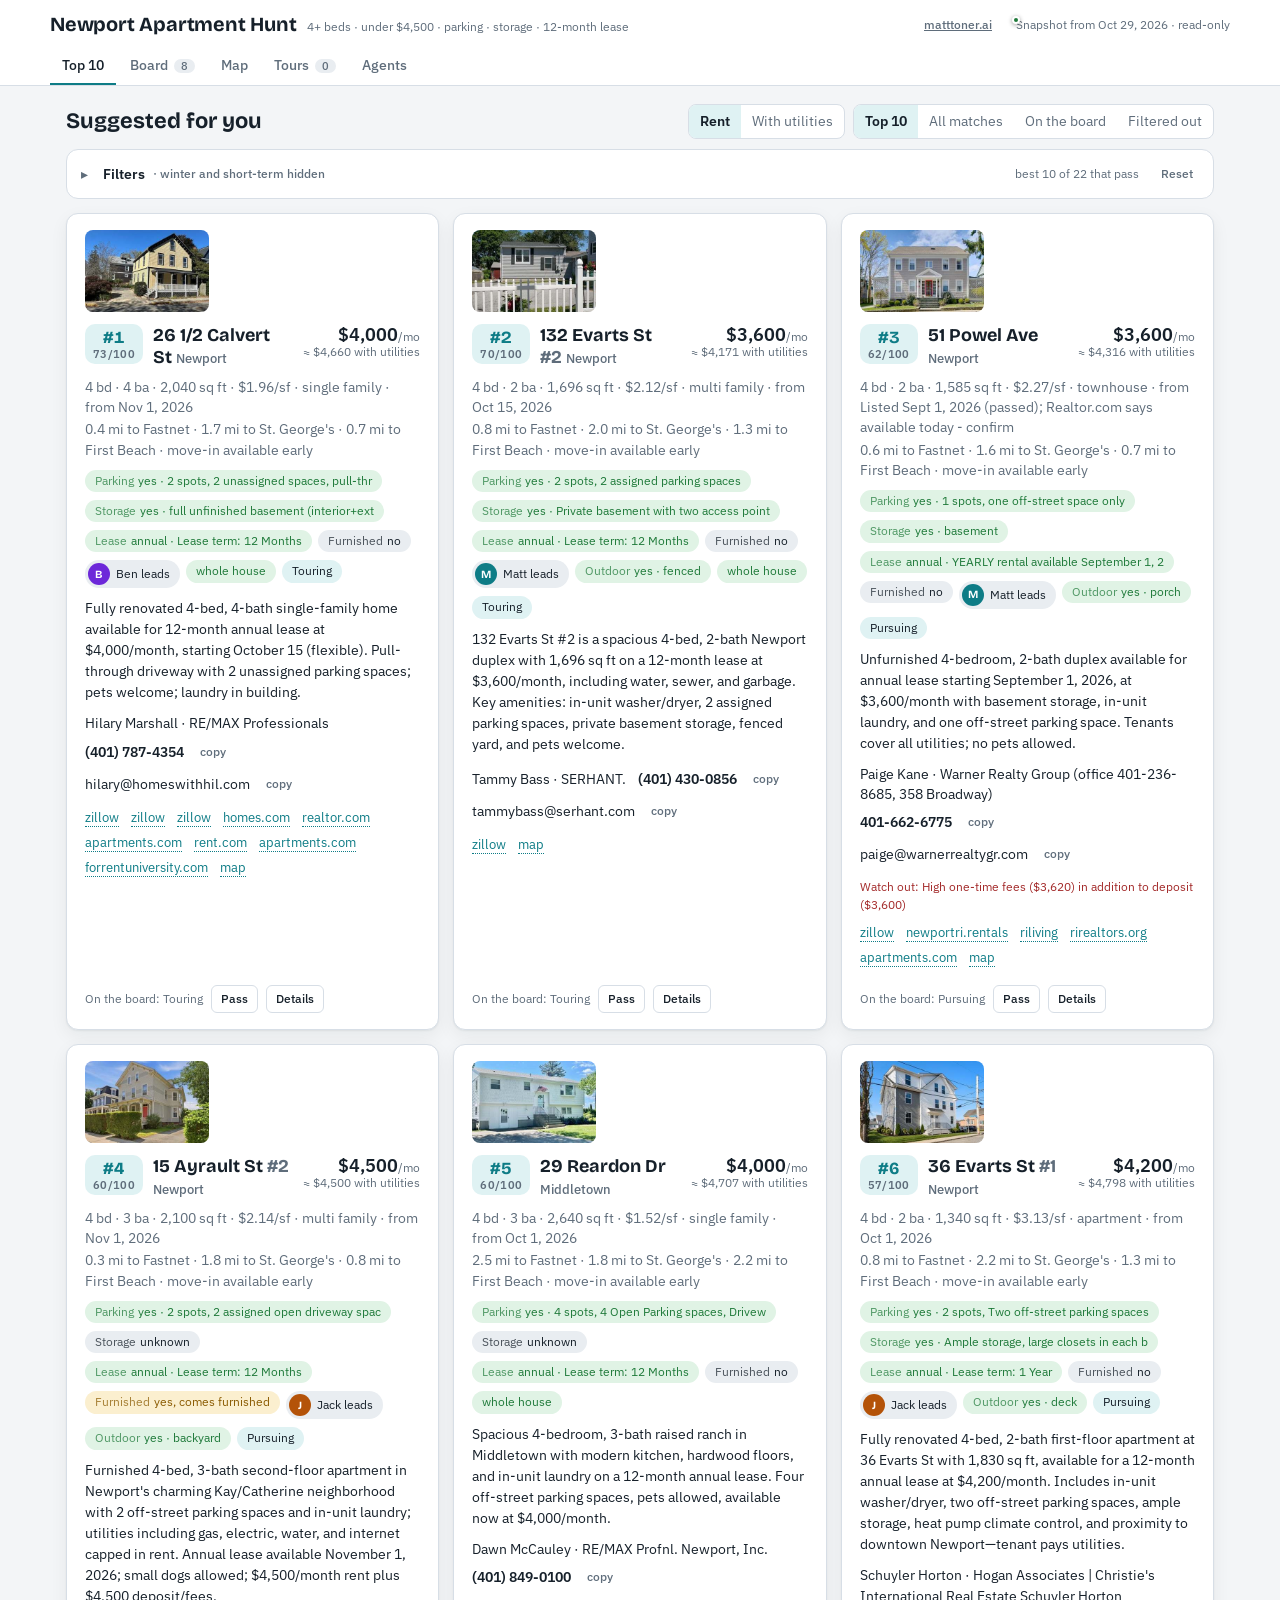
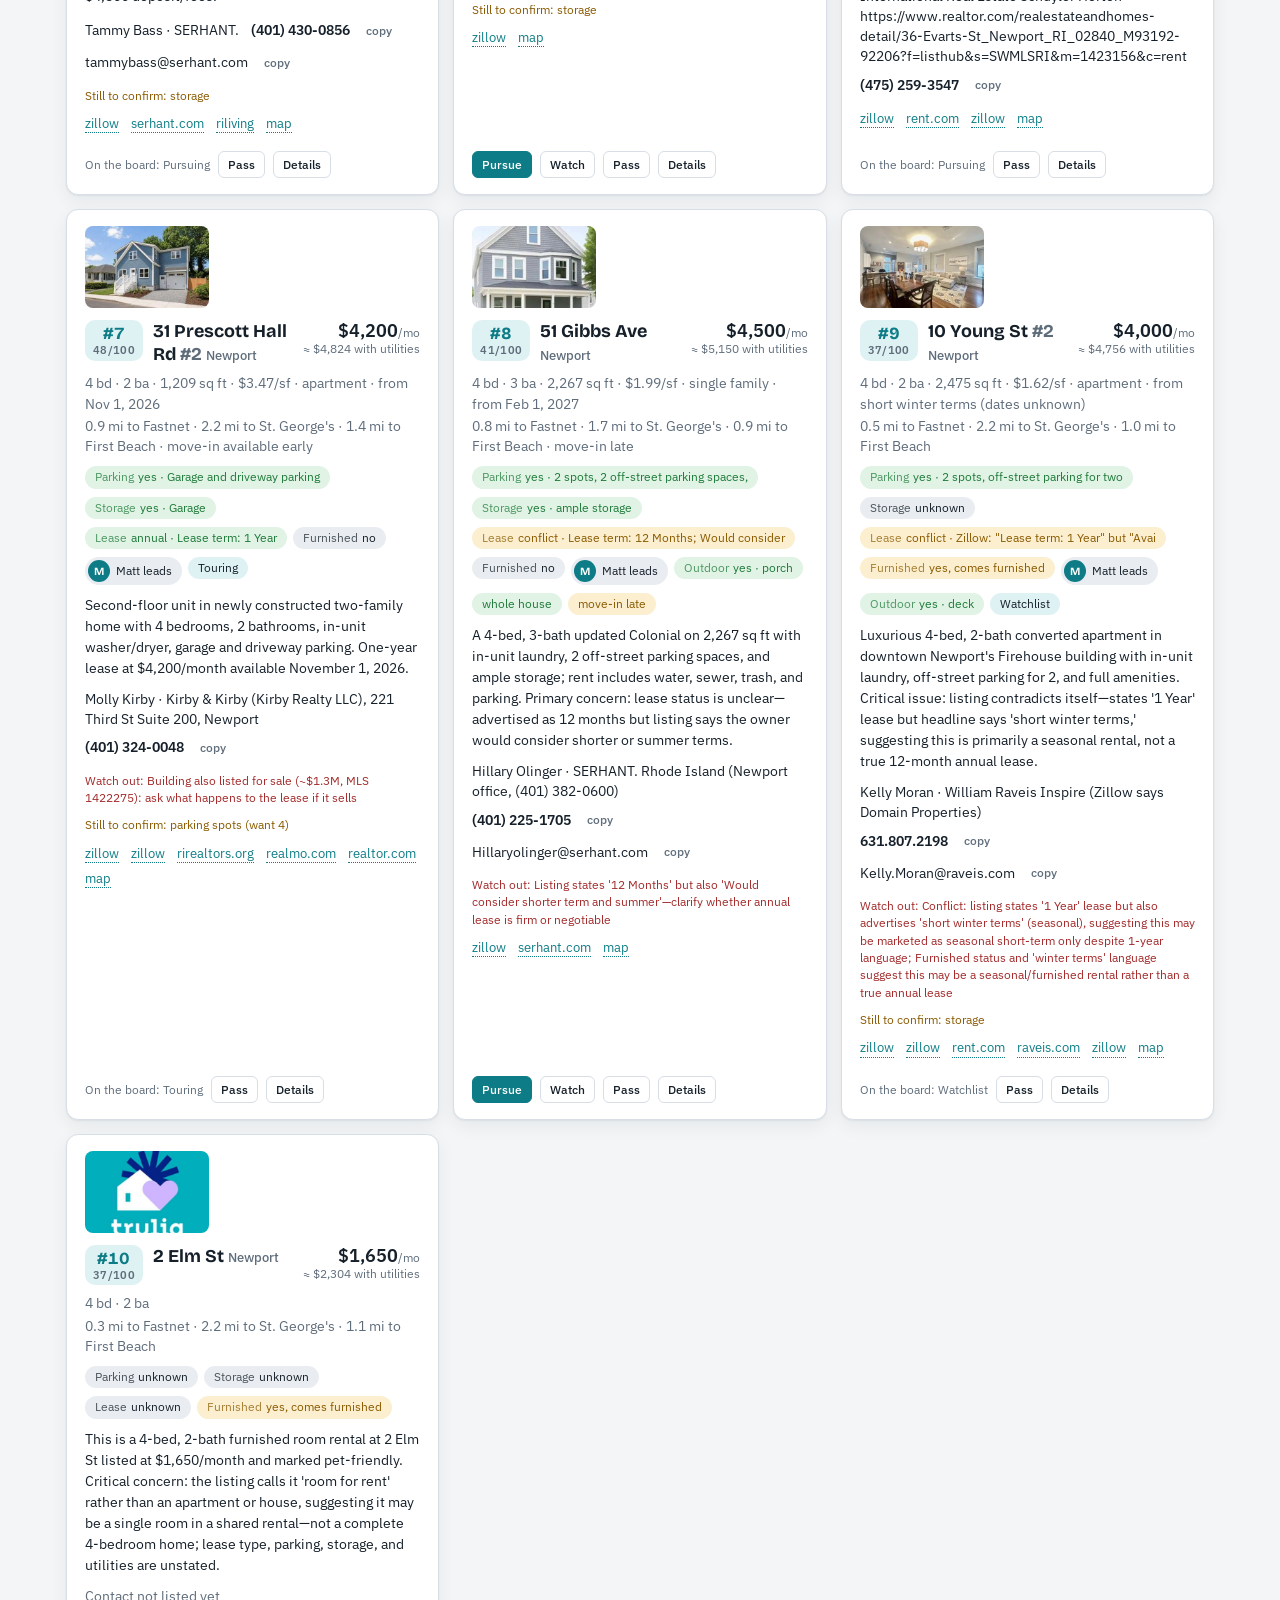
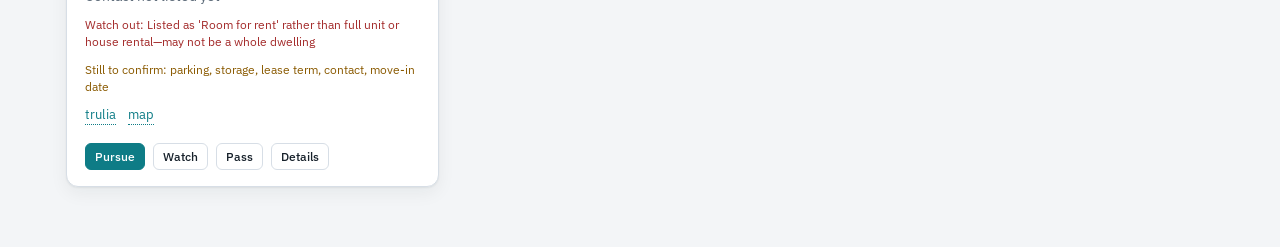
==== apartment-hunt/index.html @ 1af0e43b "Gallery site with a read-only Newport Apartment Hunt A static site for GitHub Pages on matttoner.ai:" ====
<!doctype html><html><head><meta charset=utf8><meta name=viewport content="width=device-width,initial-scale=1,viewport-fit=cover"><style>:root{color-scheme:light;box-sizing:border-box;padding-top:env(safe-area-inset-top,0px);padding-bottom:env(safe-area-inset-bottom,0px)}html{scroll-padding-top:env(safe-area-inset-top,0px)}body{margin:0;padding:0;font:14px -apple-system,BlinkMacSystemFont,sans-serif;background:#fff;color:#000}img{max-width:100%}[hidden]:not([hidden=until-found i]){display:none!important}</style><title>Newport Apartment Hunt</title><meta name="description" content="A read-only snapshot of the Newport and Middletown apartment search Matt Toner built with Claude."><link rel="icon" href="../assets/favicon.svg" type="image/svg+xml"></head><body>
<meta name="claude:viewport-fit-sides" content="cover">
<link rel="stylesheet" href="https://fonts.googleapis.com/css2?family=Bricolage+Grotesque:opsz,wght@12..96,500;12..96,700&family=IBM+Plex+Sans:wght@400;500;600&display=swap">
<style>
/* Layout: a sticky header with five views; cards on a cool slate ground; harbor-teal accent; semantic chips for parking/storage/lease. */
:root{
  --bg:#f3f5f7; --panel:#ffffff; --panel-2:#eaeef2; --fg:#16202a; --muted:#5f6d7b; --line:#d7dee6;
  --accent:#0e7c86; --accent-fg:#ffffff; --accent-soft:#dff2f3;
  --good:#1f7a3a; --good-bg:#e0f3e5; --warn:#8a5a00; --warn-bg:#fbefcf; --bad:#a32a2a; --bad-bg:#fbe3e1; --neutral-bg:#e9edf1;
  --shadow:0 1px 2px rgba(22,32,42,.06),0 6px 18px rgba(22,32,42,.06);
  --display:"Bricolage Grotesque","IBM Plex Sans",system-ui,sans-serif; --body:"IBM Plex Sans",system-ui,-apple-system,sans-serif;
}
@media (prefers-color-scheme: dark){ :root:not([data-theme="light"]){
  --bg:#0f151b; --panel:#182129; --panel-2:#1f2a34; --fg:#e7edf2; --muted:#9db0bf; --line:#2a3642;
  --accent:#3fb6bf; --accent-fg:#06232a; --accent-soft:#163a3f;
  --good:#6fd58a; --good-bg:#17392a; --warn:#e9bf5e; --warn-bg:#3d3113; --bad:#f08a8a; --bad-bg:#44201f; --neutral-bg:#243039;
  --shadow:0 1px 2px rgba(0,0,0,.4),0 8px 24px rgba(0,0,0,.35); color-scheme:dark } }
:root[data-theme="dark"]{
  --bg:#0f151b; --panel:#182129; --panel-2:#1f2a34; --fg:#e7edf2; --muted:#9db0bf; --line:#2a3642;
  --accent:#3fb6bf; --accent-fg:#06232a; --accent-soft:#163a3f;
  --good:#6fd58a; --good-bg:#17392a; --warn:#e9bf5e; --warn-bg:#3d3113; --bad:#f08a8a; --bad-bg:#44201f; --neutral-bg:#243039;
  --shadow:0 1px 2px rgba(0,0,0,.4),0 8px 24px rgba(0,0,0,.35); color-scheme:dark }
*{box-sizing:border-box}
body{background:var(--bg);color:var(--fg);font-family:var(--body);font-size:14px;line-height:1.45;margin:0}
body::before{content:"";position:fixed;inset:0 0 auto;height:env(safe-area-inset-top,0px);z-index:10;background:var(--panel)}
a{color:var(--accent)}
button{font:inherit;color:inherit}
h1,h2,h3{font-family:var(--display);text-wrap:balance;margin:0}
.num{font-variant-numeric:tabular-nums}
header.top{position:sticky;top:env(safe-area-inset-top,0px);z-index:9;background:var(--panel);border-bottom:1px solid var(--line);
  padding-block:10px 0;padding-left:max(16px,env(safe-area-inset-left,0px));padding-right:max(16px,env(safe-area-inset-right,0px))}
.top-row{display:flex;align-items:center;gap:14px;flex-wrap:wrap;max-width:1180px;margin:0 auto}
.brand{display:flex;align-items:baseline;gap:10px;min-width:0}
.brand h1{font-size:20px;font-weight:700;letter-spacing:-.01em}
.brand .sub{color:var(--muted);font-size:12px;white-space:nowrap}
.status{margin-left:auto;display:flex;gap:8px;align-items:center;font-size:12px;color:var(--muted);flex-wrap:wrap}
.status .dot{width:8px;height:8px;border-radius:50%;background:var(--muted);display:inline-block}
.status .dot.ok{background:var(--good)} .status .dot.warn{background:var(--warn)} .status .dot.bad{background:var(--bad)}
nav.tabs{display:flex;gap:2px;max-width:1180px;margin:8px auto 0;overflow-x:auto;scrollbar-width:none}
nav.tabs button{background:none;border:0;border-bottom:2px solid transparent;padding:8px 12px;color:var(--muted);cursor:pointer;white-space:nowrap;font-weight:500}
nav.tabs button[aria-selected="true"]{color:var(--fg);border-bottom-color:var(--accent)}
nav.tabs button .count{background:var(--neutral-bg);border-radius:10px;padding:0 7px;margin-left:6px;font-size:11px}
main{max-width:1180px;margin:0 auto;padding-block:18px 60px;padding-left:max(16px,env(safe-area-inset-left,0px));padding-right:max(16px,env(safe-area-inset-right,0px))}
.view{display:none} .view.active{display:block}
.toolbar{display:flex;gap:8px;align-items:center;flex-wrap:wrap;margin-bottom:14px}
.toolbar h2{font-size:22px;margin-right:auto}
.seg{display:inline-flex;border:1px solid var(--line);border-radius:8px;overflow:hidden;background:var(--panel)}
.filters{background:var(--panel);border:1px solid var(--line);border-radius:12px;margin:-4px 0 14px}
.filters-head{display:flex;align-items:center;gap:12px;padding:8px 10px 8px 6px;flex-wrap:wrap}
.filters-toggle{flex:1 1 auto;min-width:0;display:flex;align-items:center;gap:8px;border:0;background:none;color:var(--fg);font:inherit;font-weight:600;padding:6px 8px;border-radius:8px;cursor:pointer;text-align:left}
.filters-toggle:hover{background:var(--panel-2)}
.filters-toggle .chev{display:inline-block;width:14px;color:var(--muted);transition:transform .15s ease}
.filters:not(.collapsed) .filters-toggle .chev{transform:rotate(90deg)}
.filters-toggle #f-summary{font-weight:500;overflow:hidden;text-overflow:ellipsis;white-space:nowrap;min-width:0}
.filters-body{display:flex;flex-wrap:wrap;gap:10px 14px;align-items:flex-end;padding:4px 14px 14px;border-top:1px solid var(--line)}
.filters.collapsed .filters-body{display:none}
.filters .f{display:flex;flex-direction:column;gap:4px;font-size:12px;color:var(--muted);min-width:0}
.filters .f>span{font-weight:600;letter-spacing:.02em}
.filters select,.filters input[type=search]{width:auto;min-width:150px;padding:6px 8px;font-size:13px}
.filters input[type=search]{min-width:180px}
.filters input[type=range]{width:200px;accent-color:var(--accent);margin:6px 0 4px}
.filters .toggles{flex-direction:row;flex-wrap:wrap;gap:6px 14px;align-items:center;padding-bottom:6px;color:var(--fg)}
.filters .sw{display:inline-flex;align-items:center;gap:6px;font-size:13px;cursor:pointer;white-space:nowrap}
.filters .sw input{accent-color:var(--accent);width:15px;height:15px;margin:0}
@media (max-width:560px){.filters-body{padding:4px 12px 12px}.filters .f{flex:1 1 46%}.filters select,.filters input[type=search],.filters input[type=range]{width:100%;min-width:0}.filters .toggles{flex-basis:100%}.filters-toggle #f-summary{display:none}}
.seg button{border:0;background:none;padding:6px 11px;cursor:pointer;color:var(--muted)}
.seg button[aria-pressed="true"]{background:var(--accent-soft);color:var(--fg);font-weight:600}
.btn{border:1px solid var(--line);background:var(--panel);border-radius:8px;padding:7px 12px;cursor:pointer;font-weight:500;display:inline-flex;align-items:center;gap:6px}
.btn:hover{border-color:var(--accent)}
.btn.primary{background:var(--accent);color:var(--accent-fg);border-color:var(--accent)}
.btn.small{padding:4px 9px;font-size:12px;border-radius:6px}
.btn.quiet{border-color:transparent;background:transparent;color:var(--muted)}
.btn:focus-visible,button:focus-visible,input:focus-visible,select:focus-visible,textarea:focus-visible{outline:2px solid var(--accent);outline-offset:2px}
.grid{display:grid;grid-template-columns:repeat(auto-fill,minmax(330px,1fr));gap:14px}
.card{background:var(--panel);border:1px solid var(--line);border-radius:12px;padding:16px 18px;box-shadow:var(--shadow);display:flex;flex-direction:column;gap:10px;min-width:0}
.card.passed{opacity:.55}
.card .head{display:flex;gap:12px;align-items:flex-start;flex-wrap:wrap}
.card .headmain{flex:1 1 220px;min-width:0;display:flex;gap:8px 14px;align-items:flex-start;flex-wrap:wrap}
.titlerow{flex:1 1 180px;min-width:0;display:flex;gap:10px;align-items:flex-start}
.rankpill{flex:none;display:inline-flex;flex-direction:column;align-items:center;justify-content:center;min-width:48px;padding:5px 8px;border-radius:10px;background:var(--accent-soft);color:var(--accent);font-family:var(--display);font-weight:700;font-size:17px;line-height:1}
.rankpill small{font-size:10.5px;color:var(--muted);font-weight:600;letter-spacing:.03em;margin-top:3px;font-family:var(--body)}
.addr{font-family:var(--display);font-weight:700;font-size:18px;line-height:1.25;overflow-wrap:anywhere}
.addr .city{font-weight:500;color:var(--muted);font-size:13px;font-family:var(--body)}
.price{font-size:18px;font-weight:600;white-space:nowrap;margin-left:auto;text-align:right;line-height:1.2}
.price small{font-size:12px;color:var(--muted);font-weight:400}
.specs{color:var(--muted);font-size:13.5px;line-height:1.5}
.card>.specs{margin-top:-2px}
.card>.specs+.specs{margin-top:-8px}
.chips{display:flex;flex-wrap:wrap;gap:8px 6px;align-items:flex-start}
.chip{display:inline-flex;align-items:center;gap:4px;font-size:12px;line-height:1.35;padding:3px 10px;border-radius:999px;background:var(--neutral-bg);color:var(--fg);max-width:100%}
.chip.yes,.chip.annual{background:var(--good-bg);color:var(--good)}
.chip.no,.chip.seasonal,.chip.short_term,.chip.month_to_month{background:var(--bad-bg);color:var(--bad)}
.chip.conflict,.chip.warn{background:var(--warn-bg);color:var(--warn)}
.chip.lane{background:var(--accent-soft);color:var(--fg)}
.chip .lbl{opacity:.75}
.summary{font-size:14px;line-height:1.5}
.contact{font-size:13.5px;line-height:1.5;display:flex;flex-wrap:wrap;gap:4px 12px;align-items:center}
.contact b{font-weight:600}
.contact .pair{display:inline-flex;align-items:center;gap:6px;white-space:nowrap;max-width:100%}
.contact .pair>*:first-child{overflow:hidden;text-overflow:ellipsis}
.muted{color:var(--muted)} .small{font-size:12px}
.links{display:flex;flex-wrap:wrap;gap:6px 12px;font-size:12.5px}
.links a{text-decoration:none;border-bottom:1px dotted var(--accent)}
.actions{display:flex;gap:8px;flex-wrap:wrap;align-items:center;margin-top:auto;padding-top:8px}
.confirm{font-size:12px;color:var(--warn)}
.flags{font-size:12px;color:var(--bad)}
.empty{background:var(--panel);border:1px dashed var(--line);border-radius:12px;padding:28px;text-align:center;color:var(--muted)}
.empty b{color:var(--fg)}
/* board */
.board{display:grid;grid-template-columns:repeat(6,minmax(170px,1fr));gap:12px;align-items:start}
.board .lane.passed-lane{background:var(--panel-2);outline:1px dashed var(--line)}
.mini.passed{opacity:.72}
.board .lane{background:var(--panel-2);border-radius:12px;padding:10px;min-height:160px;display:flex;flex-direction:column;gap:8px}
.board .lane.drop{outline:2px dashed var(--accent)}
.board .lane h3{font-size:14px;display:flex;justify-content:space-between;align-items:center;padding:2px 4px 6px;letter-spacing:.02em}
.board .lane h3 span{color:var(--muted);font-weight:500;font-size:12px}
.mini{background:var(--panel);border:1px solid var(--line);border-radius:10px;padding:10px 12px;display:flex;flex-direction:column;gap:6px;cursor:grab}
.mini .addr{font-size:14.5px}
.mini .row{display:flex;justify-content:space-between;gap:8px;align-items:center;font-size:12.5px}
.progress{height:5px;background:var(--neutral-bg);border-radius:3px;overflow:hidden}
.progress i{display:block;height:100%;background:var(--accent)}
.mini:hover{border-color:var(--accent)}
.thumb{display:block;object-fit:cover;border-radius:8px;background:var(--panel-2);flex:none}
.card .thumb{width:124px;height:82px}
.mini .thumb{width:100%;height:104px}
.drawer .thumb{width:100%;max-width:420px;height:auto;aspect-ratio:360/234;border-radius:10px;margin:10px 0 2px}
/* calendar */
.cal{background:var(--panel);border:1px solid var(--line);border-radius:12px;padding:12px;overflow-x:auto}
.cal-head{display:flex;align-items:center;gap:10px;margin-bottom:8px}
.cal-head h3{font-size:18px;margin-right:auto}
.cal-grid{display:grid;grid-template-columns:repeat(7,minmax(76px,1fr));gap:4px;min-width:560px}
.cal-grid .dow{font-size:11px;letter-spacing:.06em;text-transform:uppercase;color:var(--muted);padding:4px 6px}
.day{min-height:78px;border:1px solid var(--line);border-radius:8px;padding:4px 6px;font-size:12px;background:var(--bg)}
.day.other{opacity:.45} .day.today{border-color:var(--accent);box-shadow:inset 0 0 0 1px var(--accent)}
.day .n{color:var(--muted);font-size:11px}
.tour-chip{display:block;background:var(--accent-soft);border-left:3px solid var(--accent);border-radius:4px;padding:2px 5px;margin-top:3px;font-size:11.5px;cursor:pointer;overflow:hidden;text-overflow:ellipsis;white-space:nowrap}
.tourlist{display:flex;flex-direction:column;gap:8px;margin-top:14px}
.tourrow{background:var(--panel);border:1px solid var(--line);border-radius:10px;padding:10px 12px;display:flex;gap:12px;align-items:center;flex-wrap:wrap}
.tourrow .when{font-family:var(--display);font-weight:700;font-size:15px;min-width:170px}
/* add */
.form{background:var(--panel);border:1px solid var(--line);border-radius:12px;padding:16px;display:flex;flex-direction:column;gap:10px;max-width:640px}
.form label{font-size:12px;color:var(--muted);display:block;margin-bottom:3px}
input[type=text],input[type=search],input[type=url],input[type=date],input[type=time],input[type=datetime-local],select,textarea{width:100%;border:1px solid var(--line);background:var(--bg);color:var(--fg);border-radius:8px;padding:8px 10px;font:inherit}
textarea{min-height:64px;resize:vertical}
.list{display:flex;flex-direction:column;gap:6px}
.rowitem{background:var(--panel);border:1px solid var(--line);border-radius:10px;padding:8px 12px;display:flex;gap:10px;align-items:center;flex-wrap:wrap;font-size:13px}
/* activity */
.stats{display:grid;grid-template-columns:repeat(auto-fill,minmax(170px,1fr));gap:10px;margin-bottom:16px}
.stat{background:var(--panel);border:1px solid var(--line);border-radius:10px;padding:10px 12px}
.stat .k{font-size:11px;letter-spacing:.06em;text-transform:uppercase;color:var(--muted)}
.stat .v{font-family:var(--display);font-size:20px;font-weight:700}
.feed{display:flex;flex-direction:column;gap:4px;font-size:13px}
.feed div{padding:6px 8px;border-bottom:1px solid var(--line);display:flex;gap:10px}
.feed time{color:var(--muted);white-space:nowrap;font-variant-numeric:tabular-nums}
.kind{font-size:11px;padding:0 6px;border-radius:4px;background:var(--neutral-bg);align-self:flex-start;white-space:nowrap}
/* map */
.mapwrap{position:relative;width:100%;max-width:1100px;margin:0 auto;border:1px solid var(--line);border-radius:12px;overflow:hidden;background:#e6e6e6;touch-action:pan-y;cursor:grab;user-select:none;-webkit-user-select:none}
.mapwrap.zoomed{touch-action:none}
.mapwrap.dragging{cursor:grabbing}
.maplayer{position:absolute;inset:0;transform-origin:0 0;will-change:transform}
.maplayer img{display:block;width:100%;height:100%;max-width:100%}
.mapctl{position:absolute;top:10px;right:10px;display:flex;flex-direction:column;gap:4px;z-index:6}
.mapctl button{width:34px;height:34px;border-radius:8px;border:1px solid var(--line);background:var(--panel);color:var(--fg);font-size:18px;line-height:1;cursor:pointer;box-shadow:0 1px 4px rgba(0,0,0,.2)}
.mapctl button:hover{border-color:var(--accent)}
.mappop{position:absolute;z-index:8;width:min(300px,calc(100% - 16px));background:var(--panel);color:var(--fg);border:1px solid var(--line);border-radius:12px;box-shadow:0 8px 28px rgba(0,0,0,.25);padding:10px 12px;pointer-events:none;font-size:12.5px;display:flex;flex-direction:column;gap:6px;text-align:left}
.mappop .thumb{width:100%;height:120px;border-radius:8px;margin-bottom:2px}
.mappop .row{display:flex;justify-content:space-between;gap:8px;align-items:flex-start}
.mappop .addr{font-size:14px;line-height:1.25;font-family:var(--display);font-weight:700}
.mappop .addr .r{color:var(--accent)}
.mappop .specs{font-size:12px;line-height:1.4}
.mappop .chips{gap:4px}
.mappop .chip{font-size:11px;padding:2px 8px}
.dot{position:absolute;transform:translate(-50%,-50%) scale(calc(1/var(--k,1)));width:24px;height:24px;border-radius:50%;background:var(--accent);color:#fff;font:700 11px var(--body);display:flex;align-items:center;justify-content:center;border:2px solid #fff;box-shadow:0 1px 4px rgba(0,0,0,.4);cursor:pointer;font-variant-numeric:tabular-nums}
.dot.small{width:13px;height:13px;background:#5b6b7b;font-size:0}
.dot.onboard{box-shadow:0 0 0 3px #e3a008,0 1px 4px rgba(0,0,0,.4)}
.dot:hover{z-index:5;transform:translate(-50%,-50%) scale(calc(1.25/var(--k,1)))}
.pin{position:absolute;transform:translate(-50%,-100%) scale(calc(1/var(--k,1)));transform-origin:50% 100%;margin-top:-6px;font-size:11px;background:rgba(255,255,255,.92);color:#16202a;padding:2px 7px;border-radius:6px;border:1px solid #b9c4cf;white-space:nowrap;pointer-events:none;font-weight:600}
.pin::after{content:"";position:absolute;left:50%;bottom:-7px;border:6px solid transparent;border-top-color:#b9c4cf;border-bottom:0;transform:translateX(-50%)}
.landmark.school{background:#1f5fbf}
.maplegend i.landmark.school{background:#1f5fbf}
.landmark{position:absolute;transform:translate(-50%,-50%) scale(calc(1/var(--k,1)));width:10px;height:10px;border-radius:2px;background:#c0392b;border:2px solid #fff;box-shadow:0 1px 3px rgba(0,0,0,.4)}
.attrib{position:absolute;right:4px;bottom:2px;font-size:10px;background:rgba(255,255,255,.85);color:#333;padding:1px 5px;border-radius:3px}
.maplegend{display:flex;gap:14px;flex-wrap:wrap;font-size:12px;color:var(--muted);margin-top:8px;align-items:center}
.maplegend i{display:inline-block;width:14px;height:14px;border-radius:50%;background:var(--accent);vertical-align:middle;margin-right:4px}
.maplegend i.small{width:10px;height:10px;background:#5b6b7b}
.maplegend i.onboard{box-shadow:0 0 0 2px #e3a008}
.maplegend i.landmark{border-radius:2px;background:#c0392b}
/* owners */
.owner{display:inline-flex;align-items:center;justify-content:center;width:22px;height:22px;border-radius:50%;font:700 11px var(--display);color:#fff;flex:0 0 auto;letter-spacing:0}
.owner.m{background:#0e7c86}.owner.j{background:#b45309}.owner.b{background:#6d28d9}
.owner.none{background:transparent;color:var(--muted);border:1.5px dashed var(--muted);font-weight:500}
.chip.lead{padding-left:3px;gap:6px}
.ownerpick{display:flex;gap:6px;flex-wrap:wrap;align-items:center}
/* drawer */
.drawer-bg{position:fixed;inset:0;background:rgba(10,16,22,.45);z-index:20}
.drawer{position:fixed;top:0;right:0;bottom:0;width:min(640px,100%);background:var(--panel);z-index:21;overflow-y:auto;box-shadow:var(--shadow);
  padding-block:calc(14px + env(safe-area-inset-top,0px)) calc(24px + env(safe-area-inset-bottom,0px));padding-left:max(18px,env(safe-area-inset-left,0px));padding-right:max(18px,env(safe-area-inset-right,0px))}
.drawer .close{position:sticky;top:0;float:right;margin-left:8px}
.drawer h2{font-size:21px;margin-bottom:4px}
.section{margin-top:16px}
.section h3{font-size:13px;letter-spacing:.06em;text-transform:uppercase;color:var(--muted);margin-bottom:6px}
table.facts{border-collapse:collapse;width:100%;font-size:13.5px}
table.facts td{padding:4px 8px 4px 0;vertical-align:top;border-bottom:1px solid var(--line)}
table.facts td:first-child{color:var(--muted);white-space:nowrap;width:120px}
.check{display:flex;align-items:center;gap:8px;padding:5px 0}
.check input{width:16px;height:16px;accent-color:var(--accent)}
.check.done span{text-decoration:line-through;color:var(--muted)}
.check time{margin-left:auto;font-size:11px;color:var(--muted)}
.note{background:var(--panel-2);border-radius:8px;padding:8px 10px;font-size:13px;margin-bottom:6px}
.note time{color:var(--muted);font-size:11px;display:block}
.desc{white-space:pre-wrap;font-size:13.5px;max-height:160px;overflow:hidden;position:relative}
.desc.open{max-height:none}
.reasons{font-size:12.5px;color:var(--muted);display:flex;flex-wrap:wrap;gap:4px 10px}
.toast{position:fixed;left:50%;bottom:calc(20px + env(safe-area-inset-bottom,0px));transform:translateX(-50%);background:var(--fg);color:var(--bg);padding:9px 14px;border-radius:9px;z-index:30;font-size:13px;box-shadow:var(--shadow)}
.inline-form{display:flex;gap:6px;flex-wrap:wrap;align-items:end}
.inline-form>div{flex:1 1 140px}
@media (max-width:1350px){.board{grid-template-columns:repeat(3,minmax(0,1fr))}}
@media (max-width:900px){.board{grid-template-columns:repeat(2,minmax(0,1fr))}}
@media (max-width:560px){.card .thumb{width:100%;height:160px;border-radius:10px}.card .headmain{flex-basis:100%}.price{margin-left:0;text-align:left;flex-basis:100%;display:flex;gap:10px;align-items:baseline;white-space:normal}.price .small{text-align:left!important}.board{grid-template-columns:1fr}.grid{grid-template-columns:1fr}.brand .sub{display:none}.drawer{width:100%}.top-row{gap:8px}}
@media (prefers-reduced-motion:no-preference){.card,.mini{transition:transform .12s ease}.mini:active{transform:scale(.99)}}
</style>

<header class="top">
  <div class="top-row">
    <div class="brand"><h1>Newport Apartment Hunt</h1><span class="sub">4+ beds · under $4,500 · parking · storage · 12-month lease</span></div>
    <a class="btn small quiet" href="../" style="margin-left:auto">matttoner.ai</a><div class="status" id="status" style="margin-left:0"><span class="dot"></span><span id="status-text">Loading…</span><button class="btn small" id="sync-btn" hidden>Sync now</button></div>
  </div>
  <nav class="tabs" role="tablist" id="tabs">
    <button role="tab" data-view="top" aria-selected="true">Top 10</button>
    <button role="tab" data-view="board">Board<span class="count" id="count-board">0</span></button>
    <button role="tab" data-view="map">Map</button>
    <button role="tab" data-view="calendar">Tours<span class="count" id="count-tours">0</span></button>
    <button role="tab" data-view="activity">Agents</button>
  </nav>
</header>

<main>
  <section class="view active" id="view-top">
    <div class="toolbar"><h2>Suggested for you</h2>
      <div class="seg" id="cost-mode" title="Utilities are estimated from your 1 Peckham bills, scaled to the people and size of each place, minus what the listing includes"><button aria-pressed="true" data-c="rent">Rent</button><button data-c="all">With utilities</button></div>
      <div class="seg" id="top-filter"><button aria-pressed="true" data-f="top">Top 10</button><button data-f="all">All matches</button><button data-f="board">On the board</button><button data-f="dropped">Filtered out</button></div>
    </div>
    <div class="filters collapsed" id="filters">
      <div class="filters-head"><button type="button" class="filters-toggle" id="filters-toggle" aria-expanded="false" aria-controls="filters-body"><span class="chev">▸</span> Filters <span class="muted small" id="f-summary"></span></button><span class="muted small" id="f-count"></span><button class="btn small quiet" id="f-reset" type="button">Reset</button></div>
      <div class="filters-body" id="filters-body">
      <label class="f"><span>Search</span><input type="search" id="f-q" placeholder="street, agent, anything"></label>
      <label class="f range"><span id="f-price-label">Rent up to any</span><input type="range" id="f-price" min="2000" max="6000" step="100" value="6000"></label>
      <label class="f"><span>Lease</span><select id="f-lease"><option value="no-winter">No winter or short-term</option><option value="annual">Confirmed 12-month only</option><option value="any">Any</option></select></label>
      <label class="f"><span>Beds</span><select id="f-beds"><option value="4">4 or more</option><option value="5">5 or more</option></select></label>
      <label class="f"><span>Town</span><select id="f-town"><option value="any">Newport and Middletown</option><option value="Newport">Newport</option><option value="Middletown">Middletown</option></select></label>
      <label class="f"><span>Area</span><select id="f-area"><option value="any">Anywhere</option><option value="downtown">Downtown Newport, 1.6 mi of Fastnet</option><option value="stgeorges">Near St. George&#39;s, 2 mi</option><option value="beach">Near a beach, 1.5 mi</option></select></label>
      <label class="f"><span>Furnished</span><select id="f-furn"><option value="any">Any</option><option value="no">Unfurnished</option><option value="yes">Furnished</option></select></label>
      <label class="f"><span>Sort</span><select id="f-sort"><option value="score">Score</option><option value="price">Rent, low to high</option><option value="psf">Rent per sq ft</option><option value="new">Newest</option><option value="movein">Move-in soonest</option></select></label>
      <div class="f toggles">
        <label class="sw"><input type="checkbox" id="f-parking"> Parking confirmed</label>
        <label class="sw"><input type="checkbox" id="f-storage"> Storage confirmed</label>
        <label class="sw"><input type="checkbox" id="f-whole"> Whole house</label>
        <label class="sw"><input type="checkbox" id="f-outdoor"> Outdoor space</label>
        <label class="sw"><input type="checkbox" id="f-dec"> Works for Dec 1</label>
      </div>
      </div>
    </div>
    <div class="grid" id="top-grid"></div>
  </section>

  <section class="view" id="view-board">
    <div class="toolbar"><h2>Your board</h2><span class="muted small">A read-only view of the board. Click a card to see who leads it, action items, notes and tours.</span>
      <div class="seg" id="board-owner"><button aria-pressed="true" data-o="all">Everyone</button><button data-o="Matt">Matt</button><button data-o="Jack">Jack</button><button data-o="Ben">Ben</button><button data-o="none">No lead</button></div>
    </div>
    <div class="board" id="board"></div>
  </section>

  <section class="view" id="view-map">
    <div class="toolbar"><h2>Where they are</h2>
      <div class="seg" id="map-filter"><button aria-pressed="true" data-f="top">Top 10</button><button data-f="all">All matches</button><button data-f="board">On the board</button></div>
    </div>
    <div id="map"></div>
  </section>

  <section class="view" id="view-calendar">
    <div class="toolbar"><h2>Tours</h2><span class="muted small">Everyone on the tour list gets an email when a tour is scheduled, the evening before, and 15 minutes ahead. “Add to calendar” gives you an .ics file for your phone.</span></div>
    <div class="cal">
      <div class="cal-head"><h3 id="cal-title"></h3><button class="btn small" id="cal-prev">‹ Prev</button><button class="btn small" id="cal-today">Today</button><button class="btn small" id="cal-next">Next ›</button></div>
      <div class="cal-grid" id="cal-grid"></div>
    </div>
    <div class="tourlist" id="tourlist"></div>
  </section>

  <section class="view" id="view-add">
    <div class="toolbar"><h2>Add a listing you found</h2></div>
    <form class="form" id="add-form">
      <div><label for="add-url">Link to the listing (Zillow, Apartments.com, Realtor, Facebook, a broker’s site…)</label><input type="url" id="add-url" placeholder="https://" required></div>
      <div><label for="add-note">Anything the agents should know or check (optional)</label><textarea id="add-note" placeholder="e.g. saw a sign on Thames St; ask about the garage"></textarea></div>
      <div style="display:flex;gap:8px;align-items:center;flex-wrap:wrap"><button class="btn primary" type="submit">Track it</button><span class="muted small">It lands in “Pursuing” right away; the Scout and the Researcher fill in rent, parking, storage, lease and who to call.</span></div>
    </form>
    <div class="section"><h3>Links you added</h3><div class="list" id="requests"></div></div>
  </section>

  <section class="view" id="view-activity">
    <div class="toolbar"><h2>What the agents are doing</h2></div>
    <div class="stats" id="stats"></div>
    <div class="feed" id="feed"></div>
  </section>
</main>

<div id="drawer-root"></div>
<div id="toast-root"></div>

<script src="runtime.js"></script>
<script>
(function(){
'use strict';
const LANES = ['watchlist','pursuing','touring','applying','lease'];
const LANE_LABELS = {watchlist:'Watchlist', pursuing:'Pursuing', touring:'Touring', applying:'Applying', lease:'Lease'};
const DEFAULT_ACTIONS = [['contacted','Contacted the landlord or agent'],['tour_scheduled','Tour scheduled'],['toured','Toured the place'],['applied','Application sent'],['lease_reviewed','Lease reviewed']];
const USER_FIELDS = ['lane','lane_at','actions','custom_actions','notes','tours','passed','passed_at','passed_reason','user_note','user_rev','pinned','feedback','owner'];
const HUB = !!(window.__HUB__ && window.__HUB__.local);
const OWNERS = ['Matt','Jack','Ben'];
function ownerBadge(d, withName){ const o = d.owner; const cls = o ? o[0].toLowerCase() : 'none'; return '<span class="owner ' + cls + '" title="' + esc(o ? 'Lead: ' + o : 'No lead yet') + '">' + (o ? esc(o[0]) : '?') + '</span>' + (withName && o ? ' ' + esc(o) : ''); }
function setOwner(id, name){ return edit(id, {owner: name || null}); }
const PLACES = [{name:'Fastnet / Broadway', lat:41.4891, lng:-71.3125}, {name:'First Beach', lat:41.4866, lng:-71.2964}, {name:'Second Beach', lat:41.4822, lng:-71.2454}, {name:'Third Beach', lat:41.4978, lng:-71.2290}, {name:"St. George's", lat:41.4919, lng:-71.2736, kind:'school'}];
const MAP_BASE = /*MAP_BASE_START*/{"bbox": {"south": 41.455, "west": -71.345, "north": 41.535, "east": -71.215}, "width": 3029, "height": 2489, "zoom": 15, "attribution": "\u00a9 OpenStreetMap contributors", "data_uri": "[data-uri]"}/*MAP_BASE_END*/;

function defaultFilters(){ return {q: '', price: null, lease: 'no-winter', beds: 4, town: 'any', area: 'any', furn: 'any', sort: 'score', parking: false, storage: false, whole: false, outdoor: false, dec: false}; }
const state = { filters: defaultFilters(), listings: new Map(), requests: new Map(), meta: {}, activity: [], view: 'top', filter: 'top',
                selected: null, month: startOfMonth(new Date()), syncRev: 0, backend: null, lastSync: null, syncing: false, mapFilter: 'top', boardOwner: 'all', costMode: 'rent',
                mcpReady: false, dbReady: false, pendingTimer: null, diag: {} };

// ---------------------------------------------------------------- helpers
function $(id){ return document.getElementById(id); }
function esc(s){ return String(s == null ? '' : s).replace(/[&<>"']/g, c => ({'&':'&amp;','<':'&lt;','>':'&gt;','"':'&quot;',"'":'&#39;'}[c])); }
function money(v){ v = Number(v); return v ? '$' + Math.round(v).toLocaleString() : '?'; }
function priceBlock(d){ const ce = d.cost_estimate; if(state.costMode === 'all' && ce && ce.total){ return '<div class="price num" title="' + esc(costTitle(d)) + '">' + money(ce.total) + '<small>/mo all-in</small><div class="small muted" style="font-weight:400;text-align:right">' + money(d.price) + ' rent + ' + money(ce.utilities) + ' utilities' + (ce.per_person ? ' · ' + money(ce.per_person) + ' each' : '') + '</div></div>'; } return '<div class="price num">' + money(d.price) + '<small>/mo</small>' + (ce && ce.total ? '<div class="small muted" style="font-weight:400;text-align:right">≈ ' + money(ce.total) + ' with utilities</div>' : '') + '</div>'; }
function costTitle(d){ const ce = d.cost_estimate || {}; const l = ce.lines || {}; return ['Electric ' + money(l.electric), 'Heat (' + (ce.heat_type || '?') + ') ' + money(l.heat), 'Water/sewer ' + money(l.water_sewer), 'Gas cooking/hot water ' + money(l.gas_cooking_hot_water), 'Internet ' + money(l.internet), l.streaming ? 'Streaming ' + money(l.streaming) : null, (ce.included||[]).length ? 'Included by landlord: ' + ce.included.join(', ') : null].filter(Boolean).join(' · '); }
function fmtNum(v){ return v == null ? '?' : (Number.isInteger(Number(v)) ? String(Number(v)) : Number(v).toFixed(1)); }
function startOfMonth(d){ return new Date(d.getFullYear(), d.getMonth(), 1); }
function pad(n){ return String(n).padStart(2,'0'); }
function localIso(d){ return d.getFullYear()+'-'+pad(d.getMonth()+1)+'-'+pad(d.getDate())+'T'+pad(d.getHours())+':'+pad(d.getMinutes()); }
function parseLocal(s){ if(!s) return null; const d = new Date(s); return isNaN(d) ? null : d; }
function fmtWhen(s){ const d = parseLocal(s); if(!d) return s || ''; return d.toLocaleDateString(undefined,{weekday:'short',month:'short',day:'numeric'}) + ', ' + d.toLocaleTimeString(undefined,{hour:'numeric',minute:'2-digit'}); }
function snapshotDate(){ const at = window.__SNAPSHOT_AT__ || (state.meta && state.meta.updated_at); try { return new Date(at).toLocaleDateString(undefined, {month:'short', day:'numeric', year:'numeric'}); } catch(e){ return 'today'; } }
function ago(iso){ if(!iso) return 'never'; const ms = Date.now() - new Date(iso).getTime(); if(isNaN(ms)) return iso; const m = Math.round(ms/60000); if(m < 1) return 'just now'; if(m < 60) return m+' min ago'; const h = Math.round(m/60); if(h < 36) return h+' h ago'; return Math.round(h/24)+' d ago'; }
function title(d){ let t = d.address || d.request_url || d.id; if(d.unit) t += ' #' + d.unit; return t; }
function pick(obj, keys){ const o = {}; keys.forEach(k => { if(obj[k] !== undefined) o[k] = obj[k]; }); return o; }
function unknowns(d){ const m = []; const p = d.parking || {}, s = d.storage || {}, l = d.lease || {}, c = d.contact || {};
  if(!p.status || p.status === 'unknown') m.push('parking'); else if(p.status === 'yes' && !p.spots) m.push('parking spots (want 4)');
  if(!s.status || s.status === 'unknown') m.push('storage'); if(!l.status || l.status === 'unknown') m.push('lease term');
  if(!c.phone && !c.email) m.push('contact'); if(!d.available) m.push('move-in date'); return m; }
function toast(msg){ const r = $('toast-root'); r.innerHTML = '<div class="toast">'+esc(msg)+'</div>'; clearTimeout(r._t); r._t = setTimeout(() => r.innerHTML = '', 2600); }
function uid(){ return 'u' + Math.random().toString(36).slice(2,10); }
function progress(d){ const keys = DEFAULT_ACTIONS.map(a => a[0]).concat((d.custom_actions||[]).map(a => a.key)); const done = keys.filter(k => d.actions && d.actions[k] && d.actions[k].done).length; return [done, keys.length]; }
function nextTour(d){ const now = localIso(new Date()); return (d.tours||[]).filter(t => t.start && t.start >= now).sort((a,b) => a.start < b.start ? -1 : 1)[0]; }
function activeListings(){ return [...state.listings.values()].filter(d => d.status !== 'gone'); }
function topList(){ return activeListings().filter(d => d.status === 'active' && !d.passed && !((d.move_in||{}).fit === 'too late')).sort((a,b) => (b.score||0) - (a.score||0) || (a.first_seen||'').localeCompare(b.first_seen||'')); }
function boardList(){ return activeListings().filter(d => d.lane && !d.passed); }
function tours(){ const out = []; activeListings().forEach(d => (d.tours||[]).forEach(t => { if(t.start) out.push({...t, listing: d}); })); return out.sort((a,b) => a.start < b.start ? -1 : 1); }

// ---------------------------------------------------------------- backends
const hubBackend = {
  name: 'hub',
  async init(){ await this.poll(true); setInterval(() => this.poll(false), 15000); },
  async poll(first){ try { const r = await fetch('/api/state?since=' + (first ? 0 : state.syncRev)); const j = await r.json(); applyPull(j, true); setStatus('ok', 'Live on this Mac · ' + ago(j.meta.updated_at)); } catch(e){ setStatus('bad', 'Hub not reachable: ' + e.message); } },
  async saveUser(id, user){ const r = await fetch('/api/user', {method:'POST', headers:{'Content-Type':'application/json'}, body: JSON.stringify({id, user})}); const j = await r.json(); if(j.listing) state.listings.set(id, j.listing); return j.ok; },
  async addRequest(url, note){ const r = await fetch('/api/request', {method:'POST', headers:{'Content-Type':'application/json'}, body: JSON.stringify({url, note})}); const j = await r.json(); if(j.listing) state.listings.set(j.listing.id, j.listing); await this.poll(false); return j; },
  canSync: false
};

const dbBackend = {
  name: 'db', db: null, mcp: null, downloads: null,
  async init(){
    const db = await window.claude.use('db'); this.db = db;
    if(!db){ setStatus('bad', 'Sign in to claude.ai to see your hunt data'); render(); return; }
    state.dbReady = true;
    db.collection('listings').onSnapshot(snap => { snap.docs.forEach(doc => { if(doc.exists) state.listings.set(doc.id, doc.data()); }); snap.docChanges().forEach(ch => { if(ch.type === 'removed') state.listings.delete(ch.doc.id); }); render(); },
      err => setStatus('warn', 'Listings feed stopped: ' + err.code));
    db.collection('requests').onSnapshot(snap => { snap.docs.forEach(doc => { if(doc.exists) state.requests.set(doc.id, doc.data()); }); render(); }, () => {});
    db.doc('meta/summary').onSnapshot(snap => { if(snap.exists){ state.meta = snap.data(); } render(); updateStatus(); }, () => {});
    db.doc('meta/activity').onSnapshot(snap => { if(snap.exists){ state.activity = snap.data().items || []; render(); } }, () => {});
    const syncDoc = await db.doc('meta/sync').get(); if(syncDoc.exists) state.syncRev = syncDoc.data().rev || 0;
    window.claude.use('downloads').then(d => { this.downloads = d; });
    window.claude.use('mcp').then(mcp => { this.mcp = mcp; state.mcpReady = !!mcp; state.diag.mcp = mcp ? 'available' : 'not available in this view'; if(mcp){ $('sync-btn').hidden = false; mcp.listTools().then(r => { state.diag.servers = (r.servers||[]).map(s => s.server + ' (' + (s.kind||'connector') + ', ' + s.authStatus + ', tools: ' + (s.tools||[]).map(t => t.name).join('/') + ')'); render(); }, e => { state.diag.servers = ['listTools failed: ' + (e.code||e.message||e)]; render(); }); this.sync(); setInterval(() => { if(document.visibilityState === 'visible') this.sync(); }, 150000); } updateStatus(); render(); });
    window.claude.use('permissions').then(p => { if(!p){ state.diag.permission = 'permissions capability absent'; render(); return; } Promise.resolve(p.state('mcp:host:apartments')).then(s => { state.diag.permission = typeof s === 'string' ? s : JSON.stringify(s); render(); }, e => { state.diag.permission = 'state() rejected: ' + (e.code||e.message||e); render(); }); }).catch(() => {});
    updateStatus();
  },
  async saveUser(id, user){ if(window.__READONLY__){ toast('This is a read-only copy of the hunt'); return false; } const cur = state.listings.get(id) || {id}; const merged = {...cur, ...user, dirty: true}; state.listings.set(id, merged); await this.db.doc('listings/' + id).set(merged); schedulePush(); return true; },
  async addRequest(url, note){ if(window.__READONLY__) throw new Error('this is a read-only copy of the hunt'); const id = 'r' + uid().slice(1); const req = {id, url, note: note || null, added_at: new Date().toISOString().slice(0,19), status: 'new', synced: false}; state.requests.set(id, req); await this.db.doc('requests/' + id).set(req); schedulePush(); return {request_id: id}; },
  get canSync(){ return !!this.mcp; },
  async sync(){
    if(!this.mcp || state.syncing) return; state.syncing = true; updateStatus('Syncing with your Mac…'); state.diag.lastAttempt = new Date().toISOString();
    try {
      const edits = []; state.listings.forEach(d => { if((d.user_rev||0) > (d.user_synced_rev||0)) edits.push({id: d.id, user: pick(d, USER_FIELDS)}); });
      const requests = [...state.requests.values()].filter(r => !r.synced).map(r => ({id: r.id, url: r.url, note: r.note}));
      if(edits.length || requests.length){
        await this.mcp.callTool('host:apartments', 'push', {edits, requests}, {cache: false});
        for(const e of edits){ const cur = state.listings.get(e.id); if(cur){ state.listings.set(e.id, {...cur, user_synced_rev: cur.user_rev, dirty: false}); } }
        for(const r of requests){ const cur = state.requests.get(r.id); if(cur){ const next = {...cur, synced: true}; state.requests.set(r.id, next); await this.db.doc('requests/' + r.id).set(next); } }
      }
      const res = await this.mcp.callTool('host:apartments', 'pull', {since: state.syncRev}, {cache: false});
      const pull = res.payload && typeof res.payload === 'object' ? res.payload : JSON.parse(res.content[0].text);
      await applyPull(pull, false);
      state.lastSync = new Date().toISOString(); state.diag.lastError = null; setStatus('ok', 'Synced with your Mac ' + ago(state.lastSync));
    } catch(e){
      const code = e && e.code;
      state.diag.lastError = (code || 'error') + (e && e.message ? ': ' + e.message : '') + (e && e.server ? ' [' + e.server + ']' : '');
      if(code === 'server_not_connected') setStatus('warn', 'Showing data from the last sync · open this page in the Claude desktop app on your Mac to sync');
      else if(code === 'cancelled' || code === 'approval_required') setStatus('warn', 'Sync needs your OK in the Claude app');
      else setStatus('warn', 'Sync failed: ' + (code || e.message || e));
    } finally { state.syncing = false; }
  }
};

async function applyPull(pull, fromHub){
  if(!pull) return;
  const writes = [];
  (pull.listings || []).forEach(h => {
    const local = state.listings.get(h.id);
    let merged;
    if(local && (local.user_rev||0) > (h.user_rev||0)) merged = {...h, ...pick(local, USER_FIELDS), user_synced_rev: local.user_synced_rev || 0, dirty: true};
    else merged = {...h, user_synced_rev: h.user_rev || 0, dirty: false};
    state.listings.set(h.id, merged); writes.push(merged);
  });
  (pull.deleted || []).forEach(id => { state.listings.delete(id); if(!fromHub && dbBackend.db) dbBackend.db.doc('listings/' + id).delete().catch(() => {}); });
  (pull.requests || []).forEach(r => { const cur = state.requests.get(r.id) || {}; state.requests.set(r.id, {...cur, ...r, synced: true}); });
  if(pull.meta) state.meta = pull.meta;
  if(pull.activity) state.activity = pull.activity;
  state.syncRev = pull.rev || state.syncRev;
  render();
  if(!fromHub && dbBackend.db){
    for(const d of writes){ try { await dbBackend.db.doc('listings/' + d.id).set(d); } catch(e){ console.warn('db write', e); } }
    for(const r of (pull.requests || [])){ try { await dbBackend.db.doc('requests/' + r.id).set(state.requests.get(r.id)); } catch(e){} }
    try { await dbBackend.db.doc('meta/summary').set(pull.meta || {}); await dbBackend.db.doc('meta/activity').set({items: (pull.activity || []).slice(0, 60)}); await dbBackend.db.doc('meta/sync').set({rev: state.syncRev, at: new Date().toISOString()}); } catch(e){ console.warn('meta write', e); }
  }
}
function schedulePush(){ if(!dbBackend.mcp) return; clearTimeout(state.pendingTimer); state.pendingTimer = setTimeout(() => dbBackend.sync(), 4000); }

function setStatus(kind, text){ const dot = $('status').querySelector('.dot'); dot.className = 'dot ' + kind; $('status-text').textContent = text; }
function updateStatus(msg){
  if(msg){ $('status-text').textContent = msg; return; }
  if(HUB) return;
  if(!state.dbReady) return;
  if(state.mcpReady) setStatus('ok', state.lastSync ? 'Synced with your Mac ' + ago(state.lastSync) : 'Ready to sync with your Mac');
  else if(window.__READONLY__) setStatus('ok', 'Snapshot from ' + snapshotDate() + ' · read-only');
  else setStatus('warn', (state.meta.updated_at ? 'Data as of ' + ago(state.meta.updated_at) : 'No data yet') + ' · open in the Claude desktop app on your Mac to sync');
}

// ---------------------------------------------------------------- user edits
async function edit(id, patch){
  const d = state.listings.get(id); if(!d) return;
  const user = {...pick(d, USER_FIELDS), ...patch, user_rev: Date.now()};
  await state.backend.saveUser(id, user);
  render();
}
function setLane(id, lane){ const d = state.listings.get(id); const patch = {lane, lane_at: new Date().toISOString().slice(0,19), passed: false}; if(lane === 'touring' && d && !(d.actions||{}).tour_scheduled){ /* nothing automatic */ } return edit(id, patch); }
function toggleAction(id, key){ const d = state.listings.get(id); const actions = {...(d.actions||{})}; const was = actions[key] && actions[key].done; actions[key] = {done: !was, at: !was ? new Date().toISOString().slice(0,19) : null}; return edit(id, {actions}); }
function addNote(id, text){ const d = state.listings.get(id); return edit(id, {notes: [...(d.notes||[]), {at: new Date().toISOString().slice(0,19), text, by: 'you'}]}); }
function addCustomAction(id, label){ const d = state.listings.get(id); const key = 'c_' + uid(); return edit(id, {custom_actions: [...(d.custom_actions||[]), {key, label}]}); }
function saveTour(id, tour){ const d = state.listings.get(id); const list = (d.tours||[]).filter(t => t.id !== tour.id); list.push(tour); const actions = {...(d.actions||{})}; if(!actions.tour_scheduled || !actions.tour_scheduled.done) actions.tour_scheduled = {done: true, at: new Date().toISOString().slice(0,19)}; const patch = {tours: list, actions}; if(!d.lane || d.lane === 'pursuing') { patch.lane = 'touring'; patch.lane_at = new Date().toISOString().slice(0,19); } return edit(id, patch); }
function removeTour(id, tourId){ const d = state.listings.get(id); return edit(id, {tours: (d.tours||[]).filter(t => t.id !== tourId)}); }
function setFeedback(id, verdict, text){ const d = state.listings.get(id); const patch = {feedback: {verdict, text: text || null, at: new Date().toISOString().slice(0,19)}}; if(verdict === 'not_interested'){ patch.passed = true; patch.passed_at = new Date().toISOString().slice(0,19); patch.passed_reason = text || null; patch.lane = null; } return edit(id, patch); }
function setPassed(id, passed, reason){ return edit(id, {passed, passed_at: passed ? new Date().toISOString().slice(0,19) : null, passed_reason: passed ? (reason || null) : null, lane: passed ? null : (state.listings.get(id).lane || null)}); }

// ---------------------------------------------------------------- rendering
function chip(label, status, detail){ const s = (status || 'unknown'); return '<span class="chip ' + esc(s) + '" title="' + esc(detail || '') + '"><span class="lbl">' + esc(label) + '</span> ' + esc(s.replace(/_/g,' ')) + (detail && s !== 'unknown' ? ' · ' + esc(String(detail).slice(0, 38)) : '') + '</span>'; }
function furnishedChip(d){ return '<span class="chip' + (d.furnished === true ? ' warn' : '') + '"><span class="lbl">Furnished</span> ' + (d.furnished === true ? 'yes, comes furnished' : d.furnished === false ? 'no' : 'not stated') + '</span>'; }
function splitSection(d){ const s = d.cost_estimate && d.cost_estimate.split; if(!s || !s.rooms) return '';
  const r = s.rooms; const rows = [['Largest room', r.largest], ['Middle room' + (s.middle_count > 1 ? 's (' + s.middle_count + ', each)' : ''), r.middle], ['Smallest room', r.smallest]];
  return '<div class="section"><h3>By room</h3><table class="facts"><tr><td></td><td><span class="muted small">Rent</span></td><td><span class="muted small">All in</span></td></tr>' + rows.map(x => '<tr><td>' + x[0] + '</td><td>' + money(x[1].rent) + '</td><td><b>' + money(x[1].all_in) + '</b></td></tr>').join('') + '</table><div class="muted small" style="margin-top:4px">Rooms weigh ' + s.weights.largest + ' / ' + s.weights.middle + ' / ' + s.weights.smallest + ' (largest, middle, smallest). Listings do not publish room sizes, so this is an estimate until you see the place.</div></div>'; }
function priceChip(d){ const h = d.price_history || []; if(!h.length) return ''; const last = h[h.length - 1]; if(!last.from || !last.to) return ''; const days = (Date.now() - new Date(last.at)) / 864e5; if(!(days < 21)) return ''; const down = last.to < last.from; return '<span class="chip ' + (down ? 'yes' : 'warn') + '" title="' + esc((last.at||'').slice(0,10)) + '">rent ' + (down ? '↓' : '↑') + ' was ' + money(last.from) + '</span>'; }
function chipsFor(d){ const p = d.parking||{}, s = d.storage||{}, l = d.lease||{}, o = d.outdoor||{}; const fb = d.feedback||{}; const mi = d.move_in||{}; return chip('Parking', p.status, p.spots ? p.spots + ' spots' + (p.detail ? ', ' + p.detail : '') : p.detail) + chip('Storage', s.status, s.detail) + chip('Lease', l.status, l.evidence) + furnishedChip(d) + priceChip(d) + (d.owner ? '<span class="chip lead">' + ownerBadge(d) + esc(d.owner) + ' leads</span>' : '') + (o.status === 'yes' ? chip('Outdoor', 'yes', o.detail) : '') + (d.whole_home === true ? '<span class="chip yes">whole house</span>' : '') + (mi.fit === 'too late' || mi.fit === 'late' ? '<span class="chip warn">move-in ' + esc(mi.fit) + '</span>' : '') + (fb.verdict ? '<span class="chip ' + (fb.verdict === 'up' ? 'yes' : 'no') + '" title="' + esc(fb.text||'') + '">' + (fb.verdict === 'up' ? 'you liked it' : fb.verdict === 'down' ? 'you disliked it' : 'not interested') + '</span>' : '') + (d.lane ? '<span class="chip lane">' + esc(LANE_LABELS[d.lane]) + '</span>' : '') + (d.passed ? '<span class="chip">passed</span>' : ''); }
function contactLine(d){ const c = d.contact || {}; const who = [c.name, c.company].filter(Boolean).join(' · '); if(!who && !c.phone && !c.email) return '<div class="contact muted">Contact not listed yet</div>';
  return '<div class="contact">' + (who ? '<span>' + esc(who) + '</span>' : '') + (c.phone ? '<span class="pair"><b>' + esc(c.phone) + '</b><button class="btn small quiet" data-copy="' + esc(c.phone) + '">copy</button></span>' : '') + (c.email ? '<span class="pair">' + esc(c.email) + '<button class="btn small quiet" data-copy="' + esc(c.email) + '">copy</button></span>' : '') + '</div>'; }
function linksFor(d){ const q = d.address ? encodeURIComponent((d.address + (d.unit ? ' #' + d.unit : '') + ', ' + (d.city || 'Newport') + ' RI')) : null; return '<div class="links">' + (d.sources||[]).map(s => '<a href="' + esc(s.url) + '" target="_blank" rel="noopener">' + esc(s.site || 'link') + '</a>').join('') + (q ? '<a href="https://maps.apple.com/?q=' + q + '" target="_blank" rel="noopener">map</a>' : '') + '</div>'; }
function mercY(lat){ return Math.log(Math.tan(Math.PI/4 + lat*Math.PI/360)); }
function mapPct(lat, lng){ const b = MAP_BASE.bbox; return [(lng - b.west)/(b.east - b.west)*100, (mercY(b.north) - mercY(lat))/(mercY(b.north) - mercY(b.south))*100]; }
function renderMap(){
  const el = $('map'); if(!el) return;
  if(!MAP_BASE){ el.innerHTML = '<div class="empty">No base map is built yet.</div>'; return; }
  state.mapView = state.mapView || {k: 1, tx: 0, ty: 0};
  const b = MAP_BASE.bbox; const f = state.mapFilter;
  const top10 = topList().slice(0, 10); const rankOf = new Map(top10.map((d, i) => [d.id, i + 1])); state.mapRank = rankOf;
  let list = f === 'top' ? top10 : f === 'board' ? boardList() : activeListings().filter(d => d.status === 'active' && !d.passed);
  const inside = d => d.lat && d.lng && d.lat <= b.north && d.lat >= b.south && d.lng >= b.west && d.lng <= b.east;
  const shown = list.filter(inside); const unplaced = list.filter(d => !(d.lat && d.lng)); const outside = list.filter(d => d.lat && d.lng && !inside(d));
  const pins = PLACES.map(pl => { const [x, y] = mapPct(pl.lat, pl.lng); return '<div class="landmark' + (pl.kind ? ' ' + pl.kind : '') + '" style="left:' + x.toFixed(2) + '%;top:' + y.toFixed(2) + '%"></div><div class="pin" style="left:' + x.toFixed(2) + '%;top:' + y.toFixed(2) + '%">' + esc(pl.name) + '</div>'; }).join('');
  const dots = shown.sort((a, b2) => (a.score||0) - (b2.score||0)).map(d => { const [x, y] = mapPct(d.lat, d.lng); const r = rankOf.get(d.id); const t = title(d) + ' · ' + money(d.price) + '/mo · score ' + Math.round(d.score||0) + (d.lane ? ' · ' + LANE_LABELS[d.lane] : ''); return '<div class="dot' + (r ? '' : ' small') + (d.lane ? ' onboard' : '') + '" style="left:' + x.toFixed(2) + '%;top:' + y.toFixed(2) + '%" data-open="' + esc(d.id) + '" data-dot="' + esc(d.id) + '" aria-label="' + esc(t) + '">' + (r || '') + '</div>'; }).join('');
  el.innerHTML = '<div class="mapwrap" id="mapwrap" style="aspect-ratio:' + MAP_BASE.width + '/' + MAP_BASE.height + ';max-width:min(1100px,max(320px,calc((100vh - 190px) * ' + MAP_BASE.width + ' / ' + MAP_BASE.height + ')))"><div class="maplayer" id="maplayer"><img src="' + MAP_BASE.data_uri + '" alt="Map of Newport and Middletown" draggable="false">' + pins + dots + '</div>' +
    '<div class="mapctl"><button type="button" data-z="in" title="Zoom in" aria-label="Zoom in">+</button><button type="button" data-z="out" title="Zoom out" aria-label="Zoom out">−</button><button type="button" data-z="reset" title="Reset the view" aria-label="Reset the view">⟲</button></div>' +
    '<div class="mappop" id="mappop" hidden></div><div class="attrib">' + esc(MAP_BASE.attribution) + '</div></div>' +
    '<div class="maplegend"><span><i></i>top 10 (numbered by rank)</span><span><i class="small"></i>other matches</span><span><i class="onboard"></i>on your board</span><span><i class="landmark"></i>Fastnet and the beaches</span><span><i class="landmark school"></i>St. George&#39;s</span><span>Hover a dot for its card, click to open it. Pinch, ⌘-scroll, double-click or the + button zooms in; once zoomed, scroll to zoom and drag to pan. ⟲ shows the whole map again.</span>' +
    (unplaced.length ? '<span>' + unplaced.length + ' without a location yet: ' + esc(unplaced.map(d => d.address || d.id).join(', ')) + '</span>' : '') + (outside.length ? '<span>' + outside.length + ' outside the map: ' + esc(outside.map(d => d.address || d.id).join(', ')) + '</span>' : '') + '</div>';
  applyMapView();
}
function applyMapView(){ const L = $('maplayer'); if(!L) return; const v = state.mapView; L.style.transform = 'translate(' + v.tx + 'px,' + v.ty + 'px) scale(' + v.k + ')'; L.style.setProperty('--k', v.k); const w = $('mapwrap'); if(w) w.classList.toggle('zoomed', v.k > 1.01); }
function mapClamp(v){ const w = $('mapwrap'); if(!w) return v; const W = w.clientWidth, H = w.clientHeight; v.k = Math.min(10, Math.max(1, v.k)); v.tx = Math.min(0, Math.max(W - W * v.k, v.tx)); v.ty = Math.min(0, Math.max(H - H * v.k, v.ty)); return v; }
function mapZoomAt(px, py, factor){ const v = state.mapView; const k2 = Math.min(10, Math.max(1, v.k * factor)); const ratio = k2 / v.k; v.tx = px - (px - v.tx) * ratio; v.ty = py - (py - v.ty) * ratio; v.k = k2; mapClamp(v); applyMapView(); hideMapPop(); }
function mapDotCard(d, r){
  const ce = d.cost_estimate; const p = d.parking || {}, st = d.storage || {}, l = d.lease || {};
  return (d.thumb ? '<img class="thumb" src="' + d.thumb + '" alt="">' : '') +
    '<div class="row"><b class="addr">' + (r ? '<span class="r">#' + r + '</span> ' : '') + esc(title(d)) + (d.city ? ' <span class="muted" style="font-weight:500">' + esc(d.city) + '</span>' : '') + '</b>' + ownerBadge(d) + '</div>' +
    '<div class="num"><b>' + money(d.price) + '</b>/mo' + (ce && ce.total ? ' · ≈ ' + money(ce.total) + ' with utilities' : '') + (d.score ? ' · score ' + Math.round(d.score) + '/100' : '') + '</div>' +
    '<div class="specs">' + esc(specs(d)) + '</div>' + placeLine(d) +
    '<div class="chips">' + chip('Parking', p.status, p.spots ? p.spots + ' spots' : p.detail) + chip('Storage', st.status, st.detail) + chip('Lease', l.status, l.evidence) + (d.lane ? '<span class="chip lane">' + esc(LANE_LABELS[d.lane]) + '</span>' : '') + '</div>' +
    (d.summary ? '<div class="small muted" style="margin-top:6px">' + esc(d.summary.length > 170 ? d.summary.slice(0, 167) + '…' : d.summary) + '</div>' : '') +
    '<div class="small muted" style="margin-top:6px">Click to open the full listing</div>';
}
function showMapPop(dot){ const pop = $('mappop'), w = $('mapwrap'); if(!pop || !w) return; const d = state.listings.get(dot.dataset.dot); if(!d) return;
  pop.innerHTML = mapDotCard(d, state.mapRank && state.mapRank.get(d.id)); pop.hidden = false;
  const r = dot.getBoundingClientRect(), wr = w.getBoundingClientRect(); const cx = r.left - wr.left + r.width / 2, top = r.top - wr.top; const pw = pop.offsetWidth, ph = pop.offsetHeight;
  const left = Math.max(6, Math.min(wr.width - pw - 6, cx - pw / 2)); let y = top - ph - 12; if(y < 4) y = r.bottom - wr.top + 12;
  pop.style.left = left + 'px'; pop.style.top = y + 'px'; }
function hideMapPop(){ const pop = $('mappop'); if(pop) pop.hidden = true; }
function specs(d){ return [d.beds != null ? fmtNum(d.beds) + ' bd' : null, d.baths != null ? fmtNum(d.baths) + ' ba' : null, d.sqft ? Math.round(d.sqft).toLocaleString() + ' sq ft' : null, d.per_sqft ? '$' + d.per_sqft.toFixed(2) + '/sf' : null, d.home_type || null, d.available ? 'from ' + d.available : null].filter(Boolean).join(' · '); }
function placeLine(d){ const x = d.distances || {}; const mi = d.move_in || {}; const bits = []; if(x.fastnet_mi != null) bits.push(x.fastnet_mi.toFixed(1) + ' mi to Fastnet'); if(x.st_georges_mi != null) bits.push(x.st_georges_mi.toFixed(1) + " mi to St. George's"); if(x.nearest_beach_mi != null) bits.push(x.nearest_beach_mi.toFixed(1) + ' mi to ' + (x.nearest_beach || 'the beach').replace(/ \(.*\)/, '')); if(mi.fit && mi.fit !== 'unknown') bits.push('move-in ' + mi.fit); return bits.length ? '<div class="specs">' + esc(bits.join(' · ')) + '</div>' : ''; }

function card(d, i){
  const miss = unknowns(d);
  const badge = i || (d.status === 'active' && !d.passed ? d.rank : null);
  return '<article class="card' + (d.passed ? ' passed' : '') + '" data-id="' + esc(d.id) + '">' +
    '<div class="head">' + (d.thumb ? '<img class="thumb" src="' + d.thumb + '" alt="" loading="lazy">' : '') +
    '<div class="headmain"><div class="titlerow">' + (badge ? '<span class="rankpill num" title="Rank ' + badge + ' · score ' + Math.round(d.score||0) + ' out of 100">#' + badge + '<small>' + Math.round(d.score||0) + '/100</small></span>' : '') +
    '<div class="addr">' + esc(d.address || 'Address pending') + (d.unit ? ' <span class="muted">#' + esc(d.unit) + '</span>' : '') + (d.city ? ' <span class="city">' + esc(d.city) + '</span>' : '') + '</div></div>' +
    priceBlock(d) + '</div></div>' +
    '<div class="specs">' + esc(specs(d)) + '</div>' + placeLine(d) +
    '<div class="chips">' + chipsFor(d) + '</div>' +
    (d.summary ? '<div class="summary">' + esc(d.summary) + '</div>' : '') +
    contactLine(d) +
    (d.status === 'dropped' ? '<div class="flags">Filtered out: ' + esc(d.drop_reason || '') + '</div>' : '') +
    ((d.red_flags||[]).length ? '<div class="flags">Watch out: ' + esc(d.red_flags.join('; ')) + '</div>' : '') +
    (miss.length && d.status !== 'dropped' ? '<div class="confirm">Still to confirm: ' + esc(miss.join(', ')) + '</div>' : '') +
    linksFor(d) +
    '<div class="actions">' + (d.lane ? '<span class="muted small">On the board: ' + esc(LANE_LABELS[d.lane]) + '</span>' : (!d.passed ? '<button class="btn small primary" data-act="pursue">Pursue</button><button class="btn small" data-act="watch">Watch</button>' : '<button class="btn small" data-act="unpass">Bring back</button>')) +
    (!d.passed ? '<button class="btn small" data-act="pass">Pass</button>' : '') + '<button class="btn small" data-act="open">Details</button></div></article>';
}

function passesFilters(d){
  const F = state.filters; const l = d.lease || {}, x = d.distances || {};
  if(F.q){ const q = F.q.toLowerCase(); const hay = [d.address, d.unit, d.city, d.neighborhood, (d.contact||{}).name, (d.contact||{}).company, d.summary, d.home_type].filter(Boolean).join(' ').toLowerCase(); if(!hay.includes(q)) return false; }
  if(F.price){ const v = state.costMode === 'all' && d.cost_estimate && d.cost_estimate.total ? d.cost_estimate.total : d.price; if(v && v > F.price) return false; }
  if(F.lease === 'annual' && l.status !== 'annual') return false;
  if(F.lease === 'no-winter' && ['seasonal', 'short_term', 'month_to_month'].includes(l.status)) return false;
  if(F.beds && d.beds != null && d.beds < F.beds) return false;
  if(F.town !== 'any' && (d.city || '').toLowerCase() !== F.town.toLowerCase()) return false;
  if(F.area === 'downtown' && !(x.fastnet_mi != null && x.fastnet_mi <= 1.6)) return false;
  if(F.area === 'stgeorges' && !(x.st_georges_mi != null && x.st_georges_mi <= 2)) return false;
  if(F.area === 'beach' && !(x.nearest_beach_mi != null && x.nearest_beach_mi <= 1.5)) return false;
  if(F.furn === 'no' && d.furnished === true) return false;
  if(F.furn === 'yes' && d.furnished !== true) return false;
  if(F.parking && (d.parking||{}).status !== 'yes') return false;
  if(F.storage && (d.storage||{}).status !== 'yes') return false;
  if(F.whole && d.whole_home !== true) return false;
  if(F.outdoor && (d.outdoor||{}).status !== 'yes') return false;
  if(F.dec && ['late', 'too late'].includes((d.move_in||{}).fit)) return false;
  return true;
}
function sortList(list){ const s = state.filters.sort; const c = list.slice();
  if(s === 'price') c.sort((a, b) => (a.price || 1e9) - (b.price || 1e9));
  else if(s === 'psf') c.sort((a, b) => (a.per_sqft || 1e9) - (b.per_sqft || 1e9));
  else if(s === 'new') c.sort((a, b) => (b.first_seen || '').localeCompare(a.first_seen || ''));
  else if(s === 'movein') c.sort((a, b) => ((a.move_in||{}).date || '9999').localeCompare((b.move_in||{}).date || '9999'));
  else c.sort((a, b) => (b.score || 0) - (a.score || 0));
  return c; }
function filterSummary(){ const F = state.filters, D = defaultFilters(); const bits = [];
  if(F.q) bits.push('“' + F.q + '”'); if(F.price) bits.push((state.costMode === 'all' ? 'all-in' : 'rent') + ' ≤ ' + money(F.price));
  if(F.lease !== D.lease) bits.push(F.lease === 'annual' ? '12-month only' : 'any lease'); if(F.beds !== D.beds) bits.push(F.beds + '+ beds');
  if(F.town !== 'any') bits.push(F.town); if(F.area !== 'any') bits.push({downtown: 'downtown', stgeorges: 'near St. George’s', beach: 'near a beach'}[F.area]);
  if(F.furn !== 'any') bits.push(F.furn === 'yes' ? 'furnished' : 'unfurnished');
  [['parking', 'parking'], ['storage', 'storage'], ['whole', 'whole house'], ['outdoor', 'outdoor space'], ['dec', 'works for Dec 1']].forEach(([k, l]) => { if(F[k]) bits.push(l); });
  if(F.sort !== 'score') bits.push('sorted by ' + {price: 'rent', psf: 'rent per sq ft', new: 'newest', movein: 'move-in'}[F.sort]);
  const el = $('f-summary'); if(el) el.textContent = bits.length ? '· ' + bits.join(' · ') : '· winter and short-term hidden'; }
function priceLabel(){ const el = $('f-price-label'); if(!el) return; const F = state.filters; el.textContent = (state.costMode === 'all' ? 'All-in up to ' : 'Rent up to ') + (F.price ? money(F.price) : 'any'); }
function renderTop(){
  const f = state.filter; let base;
  if(f === 'top') base = topList();
  else if(f === 'all') base = activeListings().filter(d => d.status !== 'dropped');
  else if(f === 'board') base = boardList();
  else base = activeListings().filter(d => d.status === 'dropped' || d.passed).sort((a, b) => (b.last_seen || '').localeCompare(a.last_seen || ''));
  if(f === 'top'){ const late = activeListings().filter(d => d.status === 'active' && !d.passed && (d.move_in||{}).fit === 'too late').length; $('top-grid').dataset.late = late; }
  let list = base.filter(passesFilters); const passing = list.length;
  if(f === 'top') list = list.sort((a, b) => (b.score || 0) - (a.score || 0)).slice(0, 10);
  const rankOf = new Map(list.slice().sort((a, b) => (b.score || 0) - (a.score || 0)).map((d, i) => [d.id, i + 1]));
  list = f === 'dropped' && state.filters.sort === 'score' ? list : sortList(list);
  priceLabel(); filterSummary();
  const cnt = $('f-count'); if(cnt) cnt.textContent = f === 'top' ? 'best ' + list.length + ' of ' + passing + (passing === base.length ? '' : ' that pass') : list.length === base.length ? list.length + ' shown' : list.length + ' of ' + base.length + ' pass the filters';
  const g = $('top-grid');
  if(!list.length){ g.innerHTML = '<div class="empty" style="grid-column:1/-1">' + (base.length ? '<b>Nothing passes these filters.</b> Loosen one, or press Reset.' : state.listings.size ? '<b>Nothing here yet.</b> ' : '<b>No listings yet.</b> The Scout checks Zillow, Rent.com and the web every 30 minutes; ') + (!base.length && f === 'top' ? 'The top 10 fills in as the agents confirm parking, storage and lease terms.' : !base.length && f === 'board' ? 'Press “Pursue” on a listing to put it on the board.' : '') + '</div>'; return; }
  g.innerHTML = list.map(d => card(d, f === 'top' ? rankOf.get(d.id) : null)).join('');
}

function miniCard(d){
  const [done, total] = progress(d); const t = nextTour(d); const c = d.contact || {};
  return '<div class="mini' + (d.passed ? ' passed' : '') + '" draggable="true" data-id="' + esc(d.id) + '" data-open="' + esc(d.id) + '" title="Click to open · drag to another lane">' +
    (d.thumb ? '<img class="thumb" src="' + d.thumb + '" alt="" draggable="false">' : '') +
    '<div class="row" style="align-items:flex-start"><div class="addr">' + esc(d.address || 'Address pending') + (d.unit ? ' <span class="muted">#' + esc(d.unit) + '</span>' : '') + '</div>' + ownerBadge(d) + '</div>' +
    '<div class="row"><span class="num"><b>' + (state.costMode === 'all' && d.cost_estimate && d.cost_estimate.total ? money(d.cost_estimate.total) + '</b> all-in · ' : money(d.price) + '</b> · ') + esc([d.beds != null ? fmtNum(d.beds) + ' bd' : '', d.baths != null ? fmtNum(d.baths) + ' ba' : ''].filter(Boolean).join(' / ')) + '</span><span class="muted">' + (d.score ? 'score ' + Math.round(d.score) : '') + '</span></div>' +
    '<div class="chips">' + chip('P', (d.parking||{}).status) + chip('S', (d.storage||{}).status) + chip('L', (d.lease||{}).status) + '</div>' +
    '<div class="progress" title="' + done + ' of ' + total + ' action items done"><i style="width:' + Math.round(100*done/Math.max(1,total)) + '%"></i></div>' +
    '<div class="row"><span class="muted">' + done + '/' + total + ' done' + (t ? ' · tour ' + esc(fmtWhen(t.start)) : '') + '</span>' + (c.phone ? '<span class="num">' + esc(c.phone) + '</span>' : '') + '</div>' +
    (d.passed ? '<div class="small muted">Passed' + (d.passed_at ? ' ' + esc(d.passed_at.slice(0, 10)) : '') + (d.passed_reason ? ': ' + esc(d.passed_reason) : '') + '</div>' : '') + '</div>';
}
function renderBoard(){
  const b = $('board'); const all = boardList().concat(activeListings().filter(d => d.passed));
  const list = state.boardOwner === 'all' ? all : state.boardOwner === 'none' ? all.filter(d => !d.owner) : all.filter(d => d.owner === state.boardOwner);
  const cols = LANES.concat(['passed']);
  const cb = $('count-board'); if(cb) cb.textContent = boardList().length;
  b.innerHTML = cols.map(l => { const items = (l === 'passed' ? list.filter(d => d.passed).sort((a, b2) => (a.passed_at||'') < (b2.passed_at||'') ? 1 : -1) : list.filter(d => d.lane === l && !d.passed).sort((a, b2) => (a.lane_at||'') < (b2.lane_at||'') ? 1 : -1));
    const label = l === 'passed' ? 'Passed on' : LANE_LABELS[l];
    const hint = l === 'passed' ? 'Drop a card here to pass on it; drag one out to bring it back.' : l === 'watchlist' ? 'Press “Watch” on a suggestion, or drop a card here.' : l === 'pursuing' ? 'Press “Pursue” on a suggestion, or add a link.' : 'Drop a card here.';
    return '<div class="lane' + (l === 'passed' ? ' passed-lane' : '') + '" data-lane="' + l + '"><h3>' + label + '<span>' + items.length + '</span></h3>' + (items.length ? items.map(miniCard).join('') : '<div class="muted small" style="padding:6px 4px">' + hint + '</div>') + '</div>'; }).join('');
}

function renderCalendar(){
  const m = state.month; const first = new Date(m.getFullYear(), m.getMonth(), 1); const startDow = first.getDay();
  const days = new Date(m.getFullYear(), m.getMonth()+1, 0).getDate(); const todayKey = localIso(new Date()).slice(0,10);
  $('cal-title').textContent = m.toLocaleDateString(undefined, {month:'long', year:'numeric'});
  const all = tours(); const byDay = {}; all.forEach(t => { const k = t.start.slice(0,10); (byDay[k] = byDay[k] || []).push(t); });
  let html = ['Sun','Mon','Tue','Wed','Thu','Fri','Sat'].map(d => '<div class="dow">' + d + '</div>').join('');
  for(let i = 0; i < startDow; i++){ const dd = new Date(m.getFullYear(), m.getMonth(), i - startDow + 1); html += '<div class="day other"><span class="n">' + dd.getDate() + '</span></div>'; }
  for(let d = 1; d <= days; d++){ const key = m.getFullYear() + '-' + pad(m.getMonth()+1) + '-' + pad(d); const items = byDay[key] || [];
    html += '<div class="day' + (key === todayKey ? ' today' : '') + '"><span class="n">' + d + '</span>' + items.map(t => '<span class="tour-chip" data-open="' + esc(t.listing.id) + '" title="' + esc(title(t.listing)) + (t.listing.owner ? ' · ' + esc(t.listing.owner) : '') + '">' + esc(parseLocal(t.start).toLocaleTimeString(undefined,{hour:'numeric',minute:'2-digit'})) + ' ' + esc(t.listing.address || '') + (t.listing.owner ? ' · ' + esc(t.listing.owner[0]) : '') + '</span>').join('') + '</div>'; }
  const cells = startDow + days; const rest = (7 - cells % 7) % 7; for(let i = 1; i <= rest; i++) html += '<div class="day other"><span class="n">' + i + '</span></div>';
  $('cal-grid').innerHTML = html;
  const now = localIso(new Date()); const upcoming = all.filter(t => t.start >= now);
  $('count-tours').textContent = upcoming.length;
  $('tourlist').innerHTML = upcoming.length ? upcoming.map(t => { const c = t.listing.contact || {}; return '<div class="tourrow" data-id="' + esc(t.listing.id) + '"><span class="when">' + esc(fmtWhen(t.start)) + '</span>' + ownerBadge(t.listing) + '<span style="flex:1;min-width:160px"><b>' + esc(title(t.listing)) + '</b>' + (t.note ? ' <span class="muted">· ' + esc(t.note) + '</span>' : '') + (c.phone ? ' <span class="muted">· ' + esc([c.name, c.phone].filter(Boolean).join(' ')) + '</span>' : '') + '</span><button class="btn small" data-act="ics" data-tour="' + esc(t.id) + '">Add to calendar</button><button class="btn small" data-act="open">Open</button></div>'; }).join('')
    : '<div class="empty">No tours scheduled. Open a listing and add one under <b>Tours</b>; everyone on the tour list gets an email right away, the evening before, and 15 minutes ahead.</div>';
}

function renderAdd(){
  const list = [...state.requests.values()].sort((a,b) => (a.added_at||'') < (b.added_at||'') ? 1 : -1);
  $('requests').innerHTML = list.length ? list.map(r => { const d = r.listing_id ? state.listings.get(r.listing_id) : null; return '<div class="rowitem"><a href="' + esc(r.url) + '" target="_blank" rel="noopener" style="flex:1;min-width:0;overflow:hidden;text-overflow:ellipsis;white-space:nowrap">' + esc(r.url) + '</a><span class="chip ' + (r.status === 'done' || (d && d.status !== 'pending') ? 'yes' : (r.synced === false ? 'warn' : '')) + '">' + (r.synced === false ? 'waiting for sync' : d && d.status !== 'pending' ? 'details in' : r.status === 'done' ? 'done' : 'agents working') + '</span>' + (d ? '<button class="btn small" data-open="' + esc(d.id) + '">Open</button>' : '') + '</div>'; }).join('') : '<div class="muted small">Nothing added yet.</div>';
}

function renderActivity(){
  const m = state.meta || {}; const c = m.counts || {}; const lanes = m.lanes || {};
  const stats = [['Matches in play', c.active ?? '–'], ['Tracked', c.tracked ?? '–'], ['Filtered out', c.dropped ?? '–'], ['On the board', Object.values(lanes).reduce((a,b) => a+b, 0)], ['Links waiting', m.requests_open ?? '–'],
    ['Last site scan', ago(m.last_scout)], ['Last email check', ago(m.last_watch)], ['AI spend this month', m.ai_cost_month_usd != null ? '$' + m.ai_cost_month_usd : '–'], ['Web searches this month', m.tavily_month ?? '–'], ['Zillow', m.zillow ? 'blocked, backing off' : 'ok']];
  const dg = state.diag || {};
  const conn = window.__READONLY__ ? 'This is a public, read-only snapshot taken ' + snapshotDate() + '. The live hunt syncs on Matt\'s Mac through the Claude desktop app.' : HUB ? 'Live on this Mac; no sync needed.' : ['Sync capability: ' + (dg.mcp || 'waiting'), 'Servers the viewer exposes: ' + ((dg.servers||[]).join('; ') || 'none listed yet'), 'Permission for host:apartments: ' + (dg.permission || 'unknown'), 'Last sync attempt: ' + (dg.lastAttempt ? ago(dg.lastAttempt) : 'none'), 'Last sync result: ' + (dg.lastError || (state.lastSync ? 'ok' : 'none yet')), 'Data revision: ' + state.syncRev].join('\n');
  $('stats').innerHTML = stats.map(([k,v]) => '<div class="stat"><div class="k">' + esc(k) + '</div><div class="v">' + esc(v) + '</div></div>').join('') + '<div class="stat" style="grid-column:1/-1"><div class="k">Connection to your Mac</div><div style="white-space:pre-wrap;font-size:13px;margin-top:4px">' + esc(conn) + '</div></div>';
  $('feed').innerHTML = (state.activity || []).length ? state.activity.map(a => '<div><time>' + esc((a.at||'').replace('T',' ').slice(5,16)) + '</time><span class="kind">' + esc(a.kind) + '</span><span>' + esc(a.text) + '</span></div>').join('') : '<div class="muted">No activity yet.</div>';
}

function render(){
  renderTop(); renderBoard(); renderCalendar(); renderAdd(); renderActivity(); renderMap();
  if(state.selected) renderDrawer();
}

// ---------------------------------------------------------------- drawer
function renderDrawer(){
  const d = state.listings.get(state.selected); const root = $('drawer-root');
  if(!d){ root.innerHTML = ''; return; }
  const c = d.contact || {}; const p = d.parking || {}, s = d.storage || {}, l = d.lease || {};
  const facts = [['Rent', money(d.price) + '/mo'], ['Beds / baths', fmtNum(d.beds) + ' / ' + fmtNum(d.baths)], ['Size', d.sqft ? Math.round(d.sqft).toLocaleString() + ' sq ft' : 'unknown'], ['Type', d.home_type], ['Move-in', d.available || 'unknown'],
    ['Lease', (l.status || 'unknown').replace(/_/g,' ') + (l.term_months ? ' · ' + l.term_months + ' months' : '') + (l.evidence ? ' · “' + l.evidence + '”' : '')],
    ['Parking', (p.status || 'unknown') + (p.spots ? ' · ' + p.spots + ' spots' : '') + (p.detail ? ' · ' + p.detail : '')], ['Storage', (s.status || 'unknown') + (s.detail ? ' · ' + s.detail : '')],
    ['Rent per sq ft', d.per_sqft ? '$' + d.per_sqft.toFixed(2) : null], ['Outdoor space', (d.outdoor||{}).status === 'yes' ? (d.outdoor.detail || 'yes') : (d.outdoor||{}).status === 'no' ? 'no' : null], ['Whole house', d.whole_home === true ? 'yes, no other units' : d.whole_home === false ? 'no, one unit of several' : null], ['Laundry', d.laundry], ['Pets', d.pets], ['Furnished', d.furnished === true ? 'yes' : d.furnished === false ? 'no' : null], ['Utilities', d.utilities], ['Heat', d.heating], ['Cooling', d.cooling], ['Neighborhood', d.neighborhood], ['Deposit / fees', d.deposit_fees], ['First seen', (d.first_seen||'').slice(0,10)], ['Last seen', (d.last_seen||'').slice(0,10)]].filter(x => x[1] && String(x[1]).toLowerCase() !== 'unknown' || ['Lease','Parking','Storage','Move-in','Size'].includes(x[0]));
  const actionKeys = DEFAULT_ACTIONS.concat((d.custom_actions||[]).map(a => [a.key, a.label]));
  const miss = unknowns(d);
  root.innerHTML = '<div class="drawer-bg" data-close="1"></div><div class="drawer" role="dialog" aria-label="Listing details">' +
    '<button class="btn small close" data-close="1">Close ✕</button>' +
    '<h2>' + esc(title(d)) + (d.city ? ' <span class="muted" style="font-weight:500;font-size:15px">' + esc(d.city) + '</span>' : '') + '</h2>' +
    (d.thumb ? '<img class="thumb" src="' + d.thumb + '" alt="">' : '') +
    '<div class="chips">' + chipsFor(d) + (d.rank && d.status === 'active' && !d.passed ? '<span class="chip">#' + d.rank + ' · score ' + Math.round(d.score||0) + '</span>' : '') + (d.status === 'dropped' ? '<span class="chip no">filtered out: ' + esc(d.drop_reason||'') + '</span>' : '') + (d.status === 'pending' ? '<span class="chip warn">agents are filling in the details</span>' : '') + '</div>' +
    (d.summary ? '<p class="summary" style="margin:8px 0 0">' + esc(d.summary) + '</p>' : '') +
    (miss.length ? '<p class="confirm" style="margin:6px 0 0">Still to confirm: ' + esc(miss.join(', ')) + '</p>' : '') +
    ((d.red_flags||[]).length ? '<p class="flags" style="margin:6px 0 0">Watch out: ' + esc(d.red_flags.join('; ')) + '</p>' : '') +
    '<div class="section"><h3>Lane</h3><div class="chips" style="gap:6px">' + LANES.map(x => '<button class="btn small' + (d.lane === x ? ' primary' : '') + '" data-lane="' + x + '">' + LANE_LABELS[x] + '</button>').join('') + (d.lane ? '<button class="btn small quiet" data-lane="">Take off the board</button>' : '') + (d.passed ? '<button class="btn small" data-act="unpass">Bring back</button>' : '<button class="btn small quiet" data-act="pass">Pass on it</button>') + '</div></div>' +
    '<div class="section"><h3>Who leads this one</h3><div class="ownerpick">' + ownerBadge(d) + OWNERS.map(n => '<button class="btn small' + (d.owner === n ? ' primary' : '') + '" data-owner="' + n + '">' + n + '</button>').join('') + (d.owner ? '<button class="btn small quiet" data-owner="">Nobody</button>' : '') + '<span class="muted small">Sets up the tour and runs the conversation with the landlord.</span></div></div>' +
    '<div class="section"><h3>Your feedback</h3><div class="muted small" style="margin-bottom:6px">Tell the agents why a place is good or bad; it changes this score now and tunes the scoring over time.</div>' +
    ((d.feedback && d.feedback.verdict) ? '<div class="note"><time>' + esc((d.feedback.at||'').replace('T',' ').slice(0,16)) + ' · ' + esc(d.feedback.verdict.replace('_',' ')) + '</time>' + esc(d.feedback.text || '') + '</div>' : '') +
    '<form class="inline-form" id="feedback-form"><div style="flex:2 1 220px"><input type="text" id="feedback-text" placeholder="why, e.g. too far from Fastnet, no yard, love the deck"></div><button class="btn small" type="button" data-fb="up">👍 Good</button><button class="btn small" type="button" data-fb="down">👎 Bad</button><button class="btn small quiet" type="button" data-fb="not_interested">Not interested</button></form>' +
    '<div class="specs" style="margin-top:6px">' + esc([d.per_sqft ? '$' + d.per_sqft.toFixed(2) + ' per sq ft' : null, (d.distances||{}).fastnet_mi != null ? (d.distances.fastnet_mi).toFixed(1) + ' mi to Fastnet' : null, (d.distances||{}).st_georges_mi != null ? (d.distances.st_georges_mi).toFixed(1) + " mi to St. George's" : null, (d.distances||{}).first_beach_mi != null ? 'First Beach ' + d.distances.first_beach_mi.toFixed(1) + ' mi' : null, (d.distances||{}).second_beach_mi != null ? 'Second Beach ' + d.distances.second_beach_mi.toFixed(1) + ' mi' : null, (d.distances||{}).third_beach_mi != null ? 'Third Beach ' + d.distances.third_beach_mi.toFixed(1) + ' mi' : null, (d.move_in||{}).date ? 'move-in ' + d.move_in.date + ' (' + d.move_in.fit + ' for Dec 1)' : 'move-in date unconfirmed'].filter(Boolean).join(' · ')) + '</div></div>' +
    (d.cost_estimate && d.cost_estimate.total ? '<div class="section"><h3>What a month costs</h3><table class="facts">' + [['Rent', money(d.price)], ['Electric', money(d.cost_estimate.lines.electric)], ['Heat (' + esc(d.cost_estimate.heat_type) + ', ' + Math.round(d.cost_estimate.sqft_used).toLocaleString() + ' sq ft)', money(d.cost_estimate.lines.heat)], ['Water and sewer', money(d.cost_estimate.lines.water_sewer)], ['Gas for cooking and hot water', money(d.cost_estimate.lines.gas_cooking_hot_water)], ['Internet', money(d.cost_estimate.lines.internet)], d.cost_estimate.lines.streaming ? ['Streaming', money(d.cost_estimate.lines.streaming)] : null, ['All in', '<b>' + money(d.cost_estimate.total) + '</b> for ' + d.cost_estimate.people + ' people' + (d.cost_estimate.per_person ? ', ' + money(d.cost_estimate.per_person) + ' each' : '')]].filter(Boolean).map(r => '<tr><td>' + r[0] + '</td><td>' + r[1] + '</td></tr>').join('') + '</table><div class="muted small" style="margin-top:4px">' + esc(d.cost_estimate.basis) + ((d.cost_estimate.included||[]).length ? '. Landlord includes: ' + esc(d.cost_estimate.included.join(', ')) : '') + '. $0 lines are included in the rent.</div></div>' : '') +
    splitSection(d) +
    '<div class="section"><h3>Who to contact</h3>' + contactLine(d) + '</div>' +
    '<div class="section"><h3>Action items</h3>' + actionKeys.map(([k, label]) => { const a = (d.actions||{})[k]; return '<label class="check' + (a && a.done ? ' done' : '') + '"><input type="checkbox" data-action="' + esc(k) + '" ' + (a && a.done ? 'checked' : '') + '><span>' + esc(label) + '</span>' + (a && a.done && a.at ? '<time>' + esc((a.at||'').replace('T',' ').slice(0,16)) + '</time>' : '') + '</label>'; }).join('') +
    '<form class="inline-form" id="custom-action-form" style="margin-top:6px"><div><input type="text" id="custom-action" placeholder="Add an action item, e.g. ask about snow removal"></div><button class="btn small" type="submit">Add</button></form></div>' +
    '<div class="section"><h3>Tours</h3>' + ((d.tours||[]).slice().sort((a,b) => a.start < b.start ? -1 : 1).map(t => '<div class="rowitem"><span class="when" style="font-weight:600">' + esc(fmtWhen(t.start)) + '</span><span style="flex:1">' + esc(t.note||'') + '</span><button class="btn small" data-act="ics" data-tour="' + esc(t.id) + '">Add to calendar</button><button class="btn small quiet" data-act="deltour" data-tour="' + esc(t.id) + '">Remove</button></div>').join('') || '<div class="muted small">No tour yet.</div>') +
    '<form class="inline-form" id="tour-form" style="margin-top:8px"><div><label for="tour-date">Date</label><input type="date" id="tour-date" required></div><div><label for="tour-time">Time</label><input type="time" id="tour-time" value="17:00" required></div><div style="flex:2 1 200px"><label for="tour-note">Note</label><input type="text" id="tour-note" placeholder="meet Brent at the side door"></div><button class="btn small primary" type="submit">Schedule tour</button></form>' +
    '<div class="muted small" style="margin-top:4px">You’ll get an email confirmation now, a reminder the evening before, and one two hours ahead.</div></div>' +
    '<div class="section"><h3>Notes</h3>' + ((d.notes||[]).slice().reverse().map(n => '<div class="note"><time>' + esc((n.at||'').replace('T',' ').slice(0,16)) + (n.by ? ' · ' + esc(n.by) : '') + '</time>' + esc(n.text) + '</div>').join('') || '') +
    '<form class="inline-form" id="note-form"><div><input type="text" id="note-text" placeholder="Add a note" required></div><button class="btn small" type="submit">Save</button></form></div>' +
    (d.research && d.research.summary ? '<div class="section"><h3>Research (' + esc(d.research.by || 'Listing Researcher') + ', ' + esc((d.research.at||'').slice(0,10)) + ')</h3><div class="note" style="white-space:pre-wrap">' + esc(d.research.summary) + '</div></div>' : '') +
    ((d.agent_notes||[]).length ? '<div class="section"><h3>Agent notes</h3>' + d.agent_notes.slice().reverse().map(n => '<div class="note"><time>' + esc((n.at||'').replace('T',' ').slice(0,16)) + ' · ' + esc(n.by||'agent') + '</time>' + esc(n.text) + '</div>').join('') + '</div>' : '') +
    '<div class="section"><h3>Facts</h3><table class="facts">' + facts.map(([k,v]) => '<tr><td>' + esc(k) + '</td><td>' + esc(v == null ? 'unknown' : v) + '</td></tr>').join('') + '</table></div>' +
    ((d.lease_statements||[]).length ? '<div class="section"><h3>What sites say about the lease</h3>' + d.lease_statements.map(x => '<div class="note">“' + esc(x.quote) + '” <span class="muted small">' + esc(x.source||'') + '</span></div>').join('') + '</div>' : '') +
    (d.description ? '<div class="section"><h3>Listing text</h3><div class="desc" id="desc">' + esc(d.description) + '</div><button class="btn small quiet" id="desc-more">Show all</button></div>' : '') +
    ((d.score_reasons||[]).length ? '<div class="section"><h3>Why this score: ' + Math.round(d.score||0) + ' out of 100</h3><div class="reasons">' + d.score_reasons.map(r => '<span>' + esc(r) + '</span>').join('') + '</div></div>' : '') +
    '<div class="section"><h3>Links</h3>' + linksFor(d) + '</div>' +
    (d.price_history && d.price_history.length ? '<div class="section"><h3>Price changes</h3>' + d.price_history.map(h => '<div class="small">' + esc((h.at||'').slice(0,10)) + ': ' + money(h.from) + ' → ' + money(h.to) + '</div>').join('') + '</div>' : '') +
    '</div>';
  const drawer = root.querySelector('.drawer');
  drawer.addEventListener('click', ev => {
    const t = ev.target.closest('[data-close],[data-lane],[data-act],[data-copy],[data-owner]'); if(!t) return;
    if(t.dataset.close){ state.selected = null; root.innerHTML = ''; return; }
    if(t.dataset.owner !== undefined){ setOwner(d.id, t.dataset.owner || null); toast(t.dataset.owner ? t.dataset.owner + ' is on it' : 'No lead set'); return; }
    if(t.dataset.lane !== undefined){ setLane(d.id, t.dataset.lane || null); return; }
    if(t.dataset.copy){ copyText(t.dataset.copy); return; }
    handleAct(t.dataset.act, d.id, t);
  });
  root.querySelector('.drawer-bg').addEventListener('click', () => { state.selected = null; root.innerHTML = ''; });
  drawer.querySelectorAll('input[data-action]').forEach(cb => cb.addEventListener('change', () => toggleAction(d.id, cb.dataset.action)));
  drawer.querySelectorAll('button[data-fb]').forEach(b => b.addEventListener('click', () => { setFeedback(d.id, b.dataset.fb, $('feedback-text').value.trim()); toast(b.dataset.fb === 'not_interested' ? 'Noted. Moved to Filtered out.' : 'Feedback saved; the agents will learn from it.'); }));
  drawer.querySelector('#custom-action-form').addEventListener('submit', ev => { ev.preventDefault(); const v = $('custom-action').value.trim(); if(v) addCustomAction(d.id, v); });
  drawer.querySelector('#note-form').addEventListener('submit', ev => { ev.preventDefault(); const v = $('note-text').value.trim(); if(v) addNote(d.id, v); });
  drawer.querySelector('#tour-form').addEventListener('submit', ev => { ev.preventDefault(); const date = $('tour-date').value, time = $('tour-time').value; if(!date || !time) return; saveTour(d.id, {id: 't' + uid().slice(1), start: date + 'T' + time, note: $('tour-note').value.trim() || null, created_at: new Date().toISOString().slice(0,19)}); toast('Tour scheduled'); });
  const more = drawer.querySelector('#desc-more'); if(more) more.addEventListener('click', () => { $('desc').classList.toggle('open'); more.textContent = $('desc').classList.contains('open') ? 'Show less' : 'Show all'; });
}

function copyText(text){ if(navigator.clipboard && navigator.clipboard.writeText){ navigator.clipboard.writeText(text).then(() => toast('Copied ' + text), () => fallbackCopy(text)); } else fallbackCopy(text); }
function fallbackCopy(text){ const ta = document.createElement('textarea'); ta.value = text; document.body.appendChild(ta); ta.select(); try { document.execCommand('copy'); toast('Copied'); } catch(e){ toast(text); } ta.remove(); }

function icsFor(d, t){
  const start = parseLocal(t.start); if(!start) return null; const end = new Date(start.getTime() + 45*60000);
  const fmt = x => x.getFullYear() + pad(x.getMonth()+1) + pad(x.getDate()) + 'T' + pad(x.getHours()) + pad(x.getMinutes()) + '00';
  const c = d.contact || {}; const desc = ['Apartment tour: ' + title(d) + (d.city ? ', ' + d.city : ''), money(d.price) + '/mo · ' + specs(d), c.name || c.phone ? 'Contact: ' + [c.name, c.company, c.phone, c.email].filter(Boolean).join(' · ') : '', t.note || '', ...(d.sources||[]).map(s => s.url)].filter(Boolean).join('\\n');
  const body = ['BEGIN:VCALENDAR','VERSION:2.0','PRODID:-//Newport Apartment Hunt//EN','BEGIN:VEVENT','UID:' + d.id + '-' + t.id + '@apartment-hunt','DTSTAMP:' + fmt(new Date()),'DTSTART:' + fmt(start),'DTEND:' + fmt(end),'SUMMARY:Tour ' + title(d).replace(/[,;]/g,' '),'LOCATION:' + ((d.address||'') + (d.unit ? ' #' + d.unit : '') + ', ' + (d.city||'Newport') + ' RI').replace(/[,;]/g,' '),'DESCRIPTION:' + desc.replace(/[,;]/g,' '),'BEGIN:VALARM','TRIGGER:-PT18H','ACTION:DISPLAY','DESCRIPTION:Tour tomorrow','END:VALARM','BEGIN:VALARM','TRIGGER:-PT15M','ACTION:DISPLAY','DESCRIPTION:Tour in 15 minutes','END:VALARM','END:VEVENT','END:VCALENDAR'];
  return body.join('\r\n');
}
async function downloadIcs(d, t){
  const ics = icsFor(d, t); if(!ics) return; const name = 'tour-' + (d.address||d.id).replace(/[^a-z0-9]+/gi,'-').toLowerCase() + '.ics';
  if(HUB){ const a = document.createElement('a'); a.href = URL.createObjectURL(new Blob([ics], {type:'text/calendar'})); a.download = name; document.body.appendChild(a); a.click(); a.remove(); return; }
  if(dbBackend.downloads){ try { await dbBackend.downloads.save({filename: name, data: ics}); toast('Calendar file ready'); } catch(e){ toast('Download declined'); } }
  else toast('Downloads aren’t available in this view; the email reminders still go out.');
}

function handleAct(act, id, el){
  const d = state.listings.get(id); if(!d) return;
  if(act === 'open'){ state.selected = id; renderDrawer(); }
  else if(act === 'pursue'){ setLane(id, 'pursuing'); toast('On the board under Pursuing'); }
  else if(act === 'pass'){ setPassed(id, true); toast('Passed. Find it under “Filtered out”.'); }
  else if(act === 'unpass'){ setPassed(id, false); }
  else if(act === 'watch'){ setLane(id, 'watchlist'); toast('On the board under Watchlist'); }
  else if(act === 'ics'){ const t = (d.tours||[]).find(x => x.id === el.dataset.tour); if(t) downloadIcs(d, t); }
  else if(act === 'deltour'){ removeTour(id, el.dataset.tour); }
}

// ---------------------------------------------------------------- wiring
document.addEventListener('click', ev => {
  const open = ev.target.closest('[data-open]'); if(open && !ev.target.closest('.drawer')){ state.selected = open.dataset.open; renderDrawer(); return; }
  const copy = ev.target.closest('[data-copy]'); if(copy && !ev.target.closest('.drawer')){ copyText(copy.dataset.copy); return; }
  const act = ev.target.closest('[data-act]'); if(act && !ev.target.closest('.drawer')){ const host = act.closest('[data-id]'); if(host) handleAct(act.dataset.act, host.dataset.id, act); }
});
$('tabs').addEventListener('click', ev => { const b = ev.target.closest('button[data-view]'); if(!b) return; showView(b.dataset.view); });
function showView(v){ state.view = v; document.querySelectorAll('#tabs button').forEach(b => b.setAttribute('aria-selected', b.dataset.view === v)); document.querySelectorAll('.view').forEach(s => s.classList.toggle('active', s.id === 'view-' + v)); try { localStorage.setItem('ah-view', v); } catch(e){} }
$('cost-mode').addEventListener('click', ev => { const b = ev.target.closest('button[data-c]'); if(!b) return; state.costMode = b.dataset.c; $('cost-mode').querySelectorAll('button').forEach(x => x.setAttribute('aria-pressed', x === b)); try { localStorage.setItem('ah-cost', state.costMode); } catch(e){} renderTop(); });
(function wireFilters(){
  const el = $('filters'); if(!el) return;
  const boxes = {parking: 'f-parking', storage: 'f-storage', whole: 'f-whole', outdoor: 'f-outdoor', dec: 'f-dec'};
  const read = () => { const F = state.filters; F.q = $('f-q').value.trim(); const p = +$('f-price').value; F.price = p >= +$('f-price').max ? null : p; F.lease = $('f-lease').value; F.beds = +$('f-beds').value; F.town = $('f-town').value; F.area = $('f-area').value; F.furn = $('f-furn').value; F.sort = $('f-sort').value; Object.keys(boxes).forEach(k => { F[k] = $(boxes[k]).checked; }); try { localStorage.setItem('ah-filters', JSON.stringify(F)); } catch(e){} renderTop(); };
  const write = () => { const F = state.filters; $('f-q').value = F.q || ''; $('f-price').value = F.price || $('f-price').max; $('f-lease').value = F.lease; $('f-beds').value = String(F.beds); $('f-town').value = F.town; $('f-area').value = F.area; $('f-furn').value = F.furn; $('f-sort').value = F.sort; Object.keys(boxes).forEach(k => { $(boxes[k]).checked = !!F[k]; }); priceLabel(); };
  let t = null;
  el.addEventListener('input', ev => { if(ev.target.id === 'f-price'){ const p = +ev.target.value; state.filters.price = p >= +ev.target.max ? null : p; priceLabel(); } else if(ev.target.id === 'f-q'){ clearTimeout(t); t = setTimeout(read, 220); } });
  el.addEventListener('change', ev => { if(ev.target.id !== 'f-q') read(); });
  $('f-reset').addEventListener('click', () => { state.filters = defaultFilters(); write(); read(); });
  const setOpen = open => { el.classList.toggle('collapsed', !open); $('filters-toggle').setAttribute('aria-expanded', open ? 'true' : 'false'); try { localStorage.setItem('ah-filters-open', open ? '1' : '0'); } catch(e){} };
  $('filters-toggle').addEventListener('click', () => setOpen(el.classList.contains('collapsed')));
  window.writeFilters = write; window.setFiltersOpen = setOpen;
})();
$('top-filter').addEventListener('click', ev => { const b = ev.target.closest('button[data-f]'); if(!b) return; state.filter = b.dataset.f; $('top-filter').querySelectorAll('button').forEach(x => x.setAttribute('aria-pressed', x === b)); renderTop(); });
$('board-owner').addEventListener('click', ev => { const b = ev.target.closest('button[data-o]'); if(!b) return; state.boardOwner = b.dataset.o; $('board-owner').querySelectorAll('button').forEach(x => x.setAttribute('aria-pressed', x === b)); renderBoard(); });
$('map-filter').addEventListener('click', ev => { const b = ev.target.closest('button[data-f]'); if(!b) return; state.mapFilter = b.dataset.f; $('map-filter').querySelectorAll('button').forEach(x => x.setAttribute('aria-pressed', x === b)); renderMap(); });
(function wireMap(){
  const el = $('map'); if(!el) return;
  const ptrs = new Map(); let drag = null, moved = false, pinch = null;
  const rel = ev => { const r = $('mapwrap').getBoundingClientRect(); return [ev.clientX - r.left, ev.clientY - r.top]; };
  el.addEventListener('wheel', ev => { if(!ev.target.closest('.mapwrap')) return; const pinch = ev.ctrlKey || ev.metaKey; if(!pinch && state.mapView.k <= 1.01) return; ev.preventDefault(); const [x, y] = rel(ev); mapZoomAt(x, y, Math.exp(-ev.deltaY * (ev.ctrlKey ? 0.01 : 0.0015))); }, {passive: false});
  el.addEventListener('dblclick', ev => { if(!ev.target.closest('.mapwrap') || ev.target.closest('.dot, button')) return; const [x, y] = rel(ev); mapZoomAt(x, y, 2); });
  el.addEventListener('click', ev => { const z = ev.target.closest('button[data-z]'); if(!z) return; const w = $('mapwrap'); if(z.dataset.z === 'reset'){ state.mapView = {k: 1, tx: 0, ty: 0}; applyMapView(); hideMapPop(); return; } mapZoomAt(w.clientWidth / 2, w.clientHeight / 2, z.dataset.z === 'in' ? 1.6 : 1 / 1.6); });
  el.addEventListener('pointerdown', ev => { const w = ev.target.closest('.mapwrap'); if(!w || ev.target.closest('button') || ev.button > 0) return; ptrs.set(ev.pointerId, [ev.clientX, ev.clientY]);
    if(ptrs.size === 1){ drag = {x: ev.clientX, y: ev.clientY, tx: state.mapView.tx, ty: state.mapView.ty}; moved = false; w.classList.add('dragging'); }
    else if(ptrs.size === 2){ const [a, c] = [...ptrs.values()]; pinch = {d: Math.hypot(a[0] - c[0], a[1] - c[1]), k: state.mapView.k}; drag = null; } });
  window.addEventListener('pointermove', ev => { if(!ptrs.has(ev.pointerId)) return; ptrs.set(ev.pointerId, [ev.clientX, ev.clientY]);
    if(ptrs.size === 2 && pinch){ const [a, c] = [...ptrs.values()]; const dist = Math.hypot(a[0] - c[0], a[1] - c[1]); const r = $('mapwrap').getBoundingClientRect(); const target = pinch.k * dist / pinch.d; mapZoomAt((a[0] + c[0]) / 2 - r.left, (a[1] + c[1]) / 2 - r.top, target / state.mapView.k); moved = true; return; }
    if(!drag) return; const dx = ev.clientX - drag.x, dy = ev.clientY - drag.y; if(Math.abs(dx) + Math.abs(dy) > 4) moved = true;
    if(moved){ const v = state.mapView; v.tx = drag.tx + dx; v.ty = drag.ty + dy; mapClamp(v); applyMapView(); hideMapPop(); } });
  const end = ev => { if(!ptrs.has(ev.pointerId)) return; ptrs.delete(ev.pointerId); if(ptrs.size < 2) pinch = null;
    if(ptrs.size === 0){ drag = null; const w = $('mapwrap'); if(w) w.classList.remove('dragging');
      if(moved){ const swallow = e => { e.stopPropagation(); e.preventDefault(); }; window.addEventListener('click', swallow, true); setTimeout(() => { window.removeEventListener('click', swallow, true); moved = false; }, 250); } } };
  window.addEventListener('pointerup', end); window.addEventListener('pointercancel', end);
  el.addEventListener('mouseover', ev => { const dot = ev.target.closest('.dot'); if(dot) showMapPop(dot); });
  el.addEventListener('mouseout', ev => { const dot = ev.target.closest('.dot'); if(!dot) return; const to = ev.relatedTarget; if(!(to && to.closest && to.closest('.dot') === dot)) hideMapPop(); });
})();
$('cal-prev').addEventListener('click', () => { state.month = new Date(state.month.getFullYear(), state.month.getMonth()-1, 1); renderCalendar(); });
$('cal-next').addEventListener('click', () => { state.month = new Date(state.month.getFullYear(), state.month.getMonth()+1, 1); renderCalendar(); });
$('cal-today').addEventListener('click', () => { state.month = startOfMonth(new Date()); renderCalendar(); });
$('add-form').addEventListener('submit', async ev => { ev.preventDefault(); const url = $('add-url').value.trim(); if(!/^https?:\/\//.test(url)){ toast('Paste a full link starting with http'); return; } try { await state.backend.addRequest(url, $('add-note').value.trim()); $('add-url').value = ''; $('add-note').value = ''; toast(HUB || state.mcpReady ? 'Added. The agents are on it.' : 'Added. It reaches the agents the next time this page syncs on your Mac.'); render(); } catch(e){ toast('Could not add: ' + (e.message || e)); } });
$('sync-btn').addEventListener('click', () => dbBackend.sync());
// drag and drop on the board
const board = $('board');
board.addEventListener('dragstart', ev => { const m = ev.target.closest('.mini'); if(!m) return; ev.dataTransfer.setData('text/plain', m.dataset.id); ev.dataTransfer.effectAllowed = 'move'; });
board.addEventListener('dragover', ev => { const lane = ev.target.closest('.lane'); if(!lane) return; ev.preventDefault(); lane.classList.add('drop'); });
board.addEventListener('dragleave', ev => { const lane = ev.target.closest('.lane'); if(lane) lane.classList.remove('drop'); });
board.addEventListener('drop', ev => { const lane = ev.target.closest('.lane'); if(!lane) return; ev.preventDefault(); lane.classList.remove('drop'); const id = ev.dataTransfer.getData('text/plain'); if(!id) return; if(lane.dataset.lane === 'passed'){ const d = state.listings.get(id); if(d && !d.passed){ setPassed(id, true); toast('Passed on it'); } } else setLane(id, lane.dataset.lane); });
document.addEventListener('keydown', ev => { if(ev.key === 'Escape' && state.selected){ state.selected = null; $('drawer-root').innerHTML = ''; } });

// ---------------------------------------------------------------- boot
(async function boot(){
  try { const v = localStorage.getItem('ah-view'); if(v && document.querySelector('#tabs button[data-view="' + v + '"]')) showView(v); const c = localStorage.getItem('ah-cost'); if(c === 'all'){ state.costMode = 'all'; $('cost-mode').querySelectorAll('button').forEach(x => x.setAttribute('aria-pressed', x.dataset.c === 'all')); } const fs = localStorage.getItem('ah-filters'); if(fs){ state.filters = Object.assign(defaultFilters(), JSON.parse(fs)); } if(localStorage.getItem('ah-filters-open') === '1' && window.setFiltersOpen) setFiltersOpen(true); } catch(e){} if(window.writeFilters) writeFilters();
  if(location.hash && /^#(top|board|map|calendar|add|activity)$/.test(location.hash)) showView(location.hash.slice(1));
  render();
  state.backend = HUB ? hubBackend : dbBackend;
  if(!HUB && !(window.claude && window.claude.use)){ setStatus('warn', 'The snapshot runtime did not load'); return; }
  await state.backend.init();
})();
})();
</script>

</body></html>
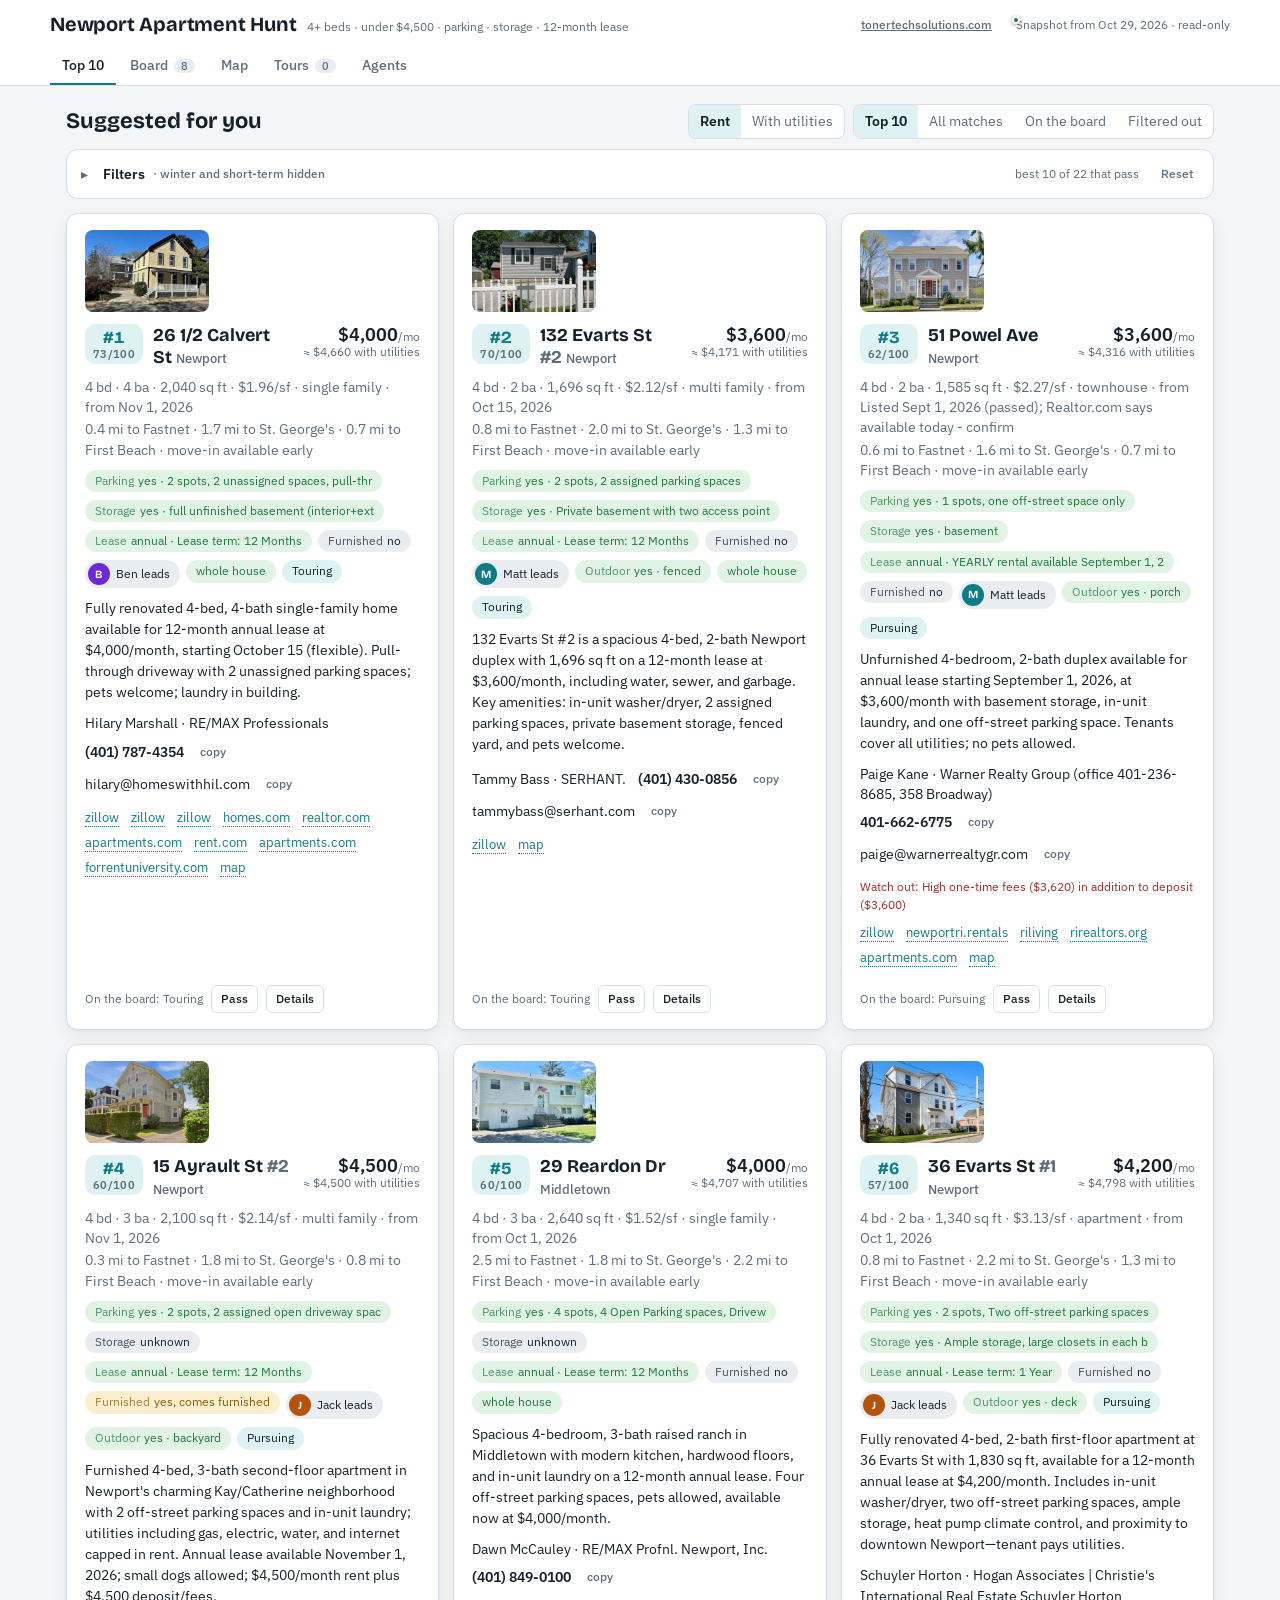
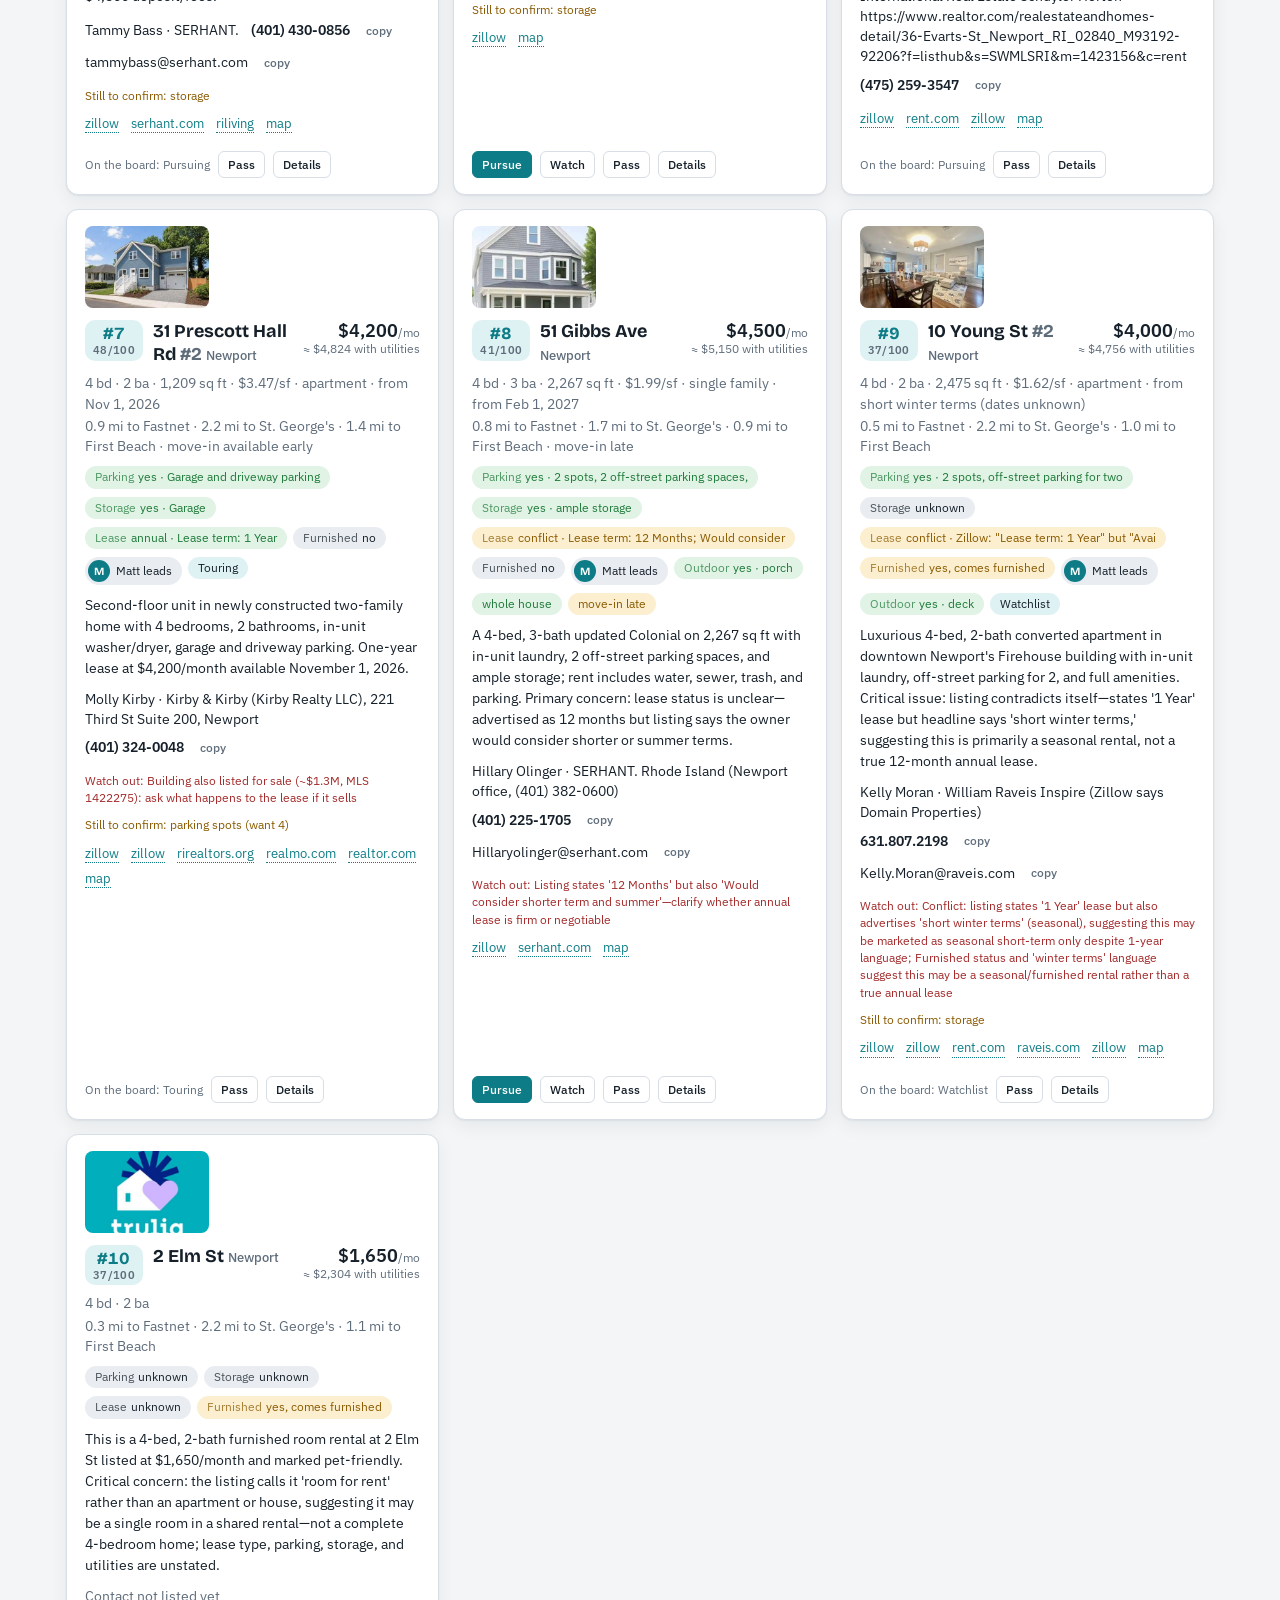
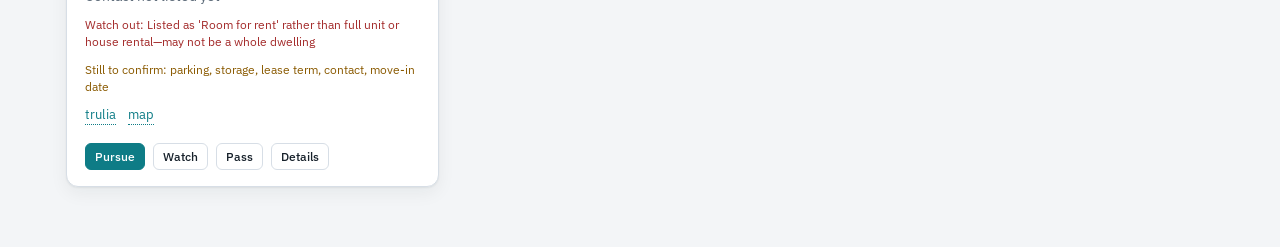
==== commit 71d11e73: "Point the site at tonertechsolutions.com Co-Authored-By: Claude Fable 5.1 <noreply@anthropic.com>" ====
--- a/apartment-hunt/index.html
+++ b/apartment-hunt/index.html
@@ -223,7 +223,7 @@
 <header class="top">
   <div class="top-row">
     <div class="brand"><h1>Newport Apartment Hunt</h1><span class="sub">4+ beds · under $4,500 · parking · storage · 12-month lease</span></div>
-    <a class="btn small quiet" href="../" style="margin-left:auto">matttoner.ai</a><div class="status" id="status" style="margin-left:0"><span class="dot"></span><span id="status-text">Loading…</span><button class="btn small" id="sync-btn" hidden>Sync now</button></div>
+    <a class="btn small quiet" href="../" style="margin-left:auto">tonertechsolutions.com</a><div class="status" id="status" style="margin-left:0"><span class="dot"></span><span id="status-text">Loading…</span><button class="btn small" id="sync-btn" hidden>Sync now</button></div>
   </div>
   <nav class="tabs" role="tablist" id="tabs">
     <button role="tab" data-view="top" aria-selected="true">Top 10</button>
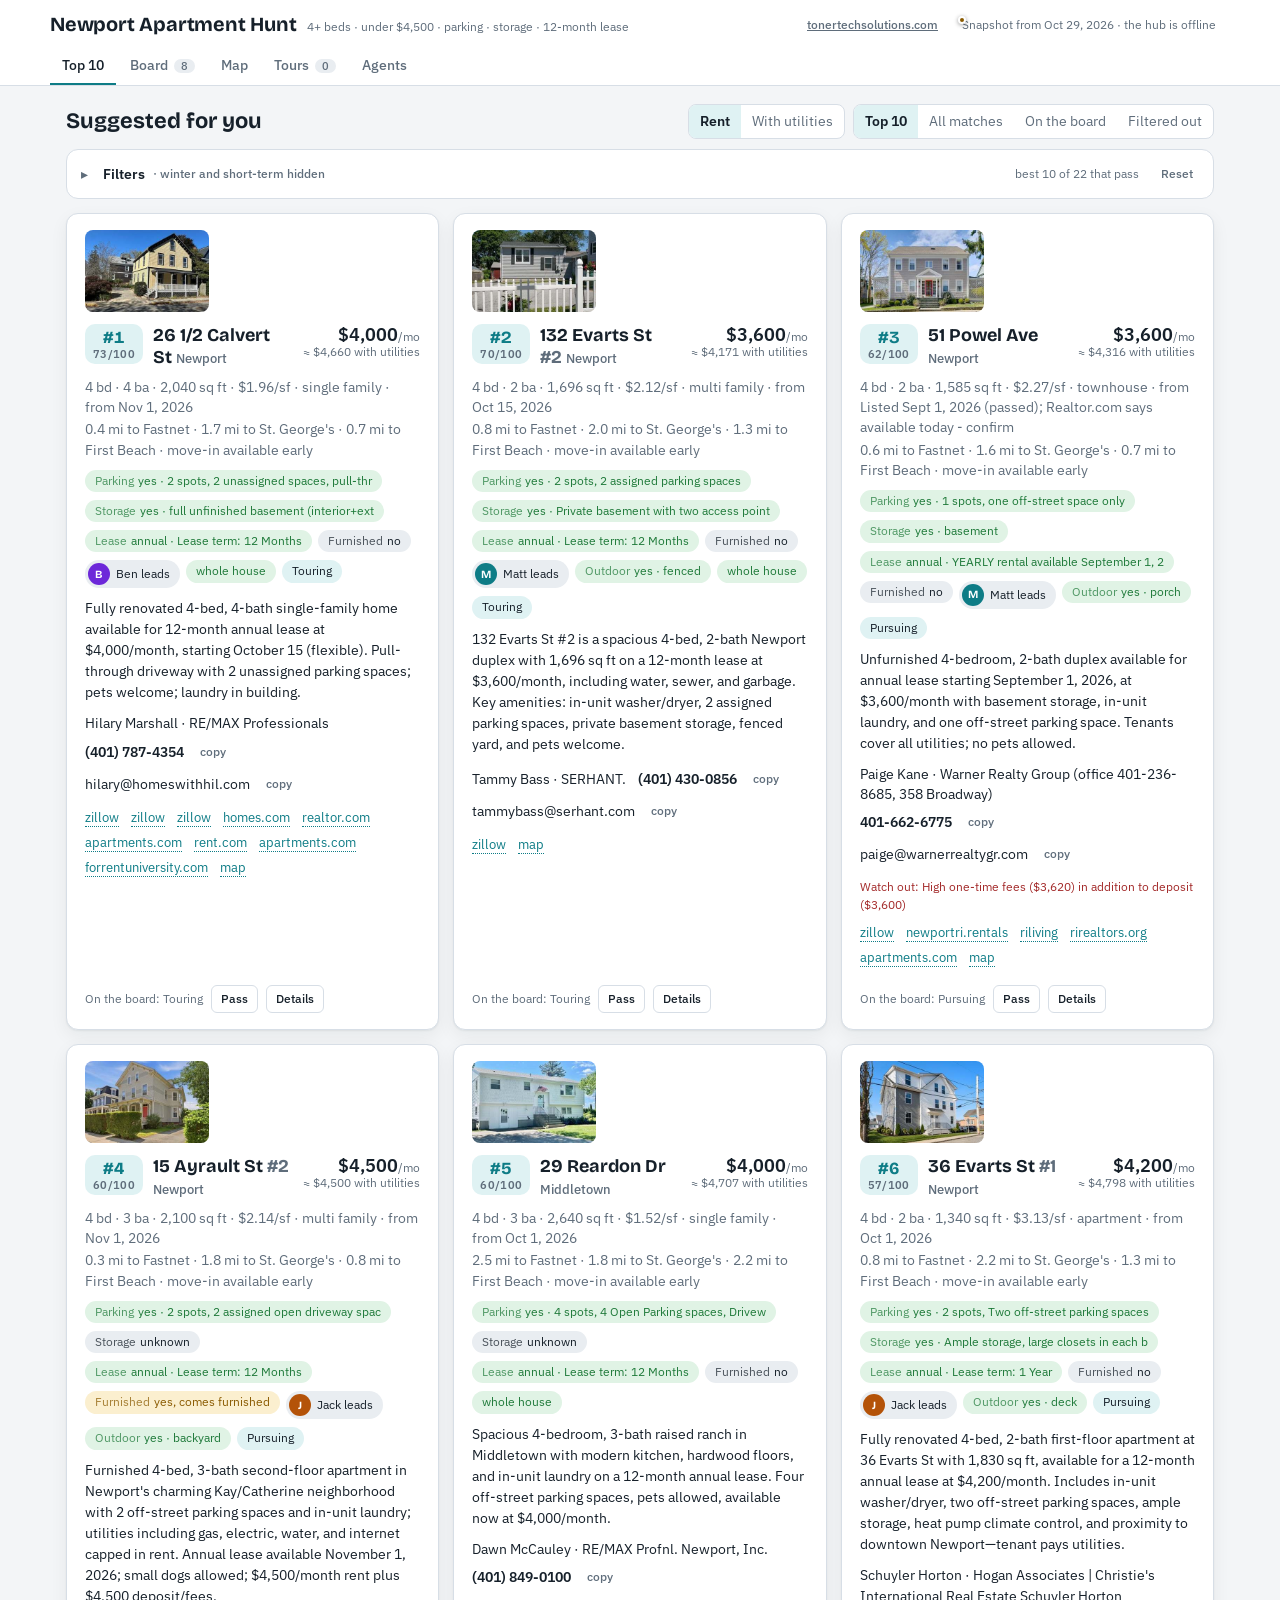
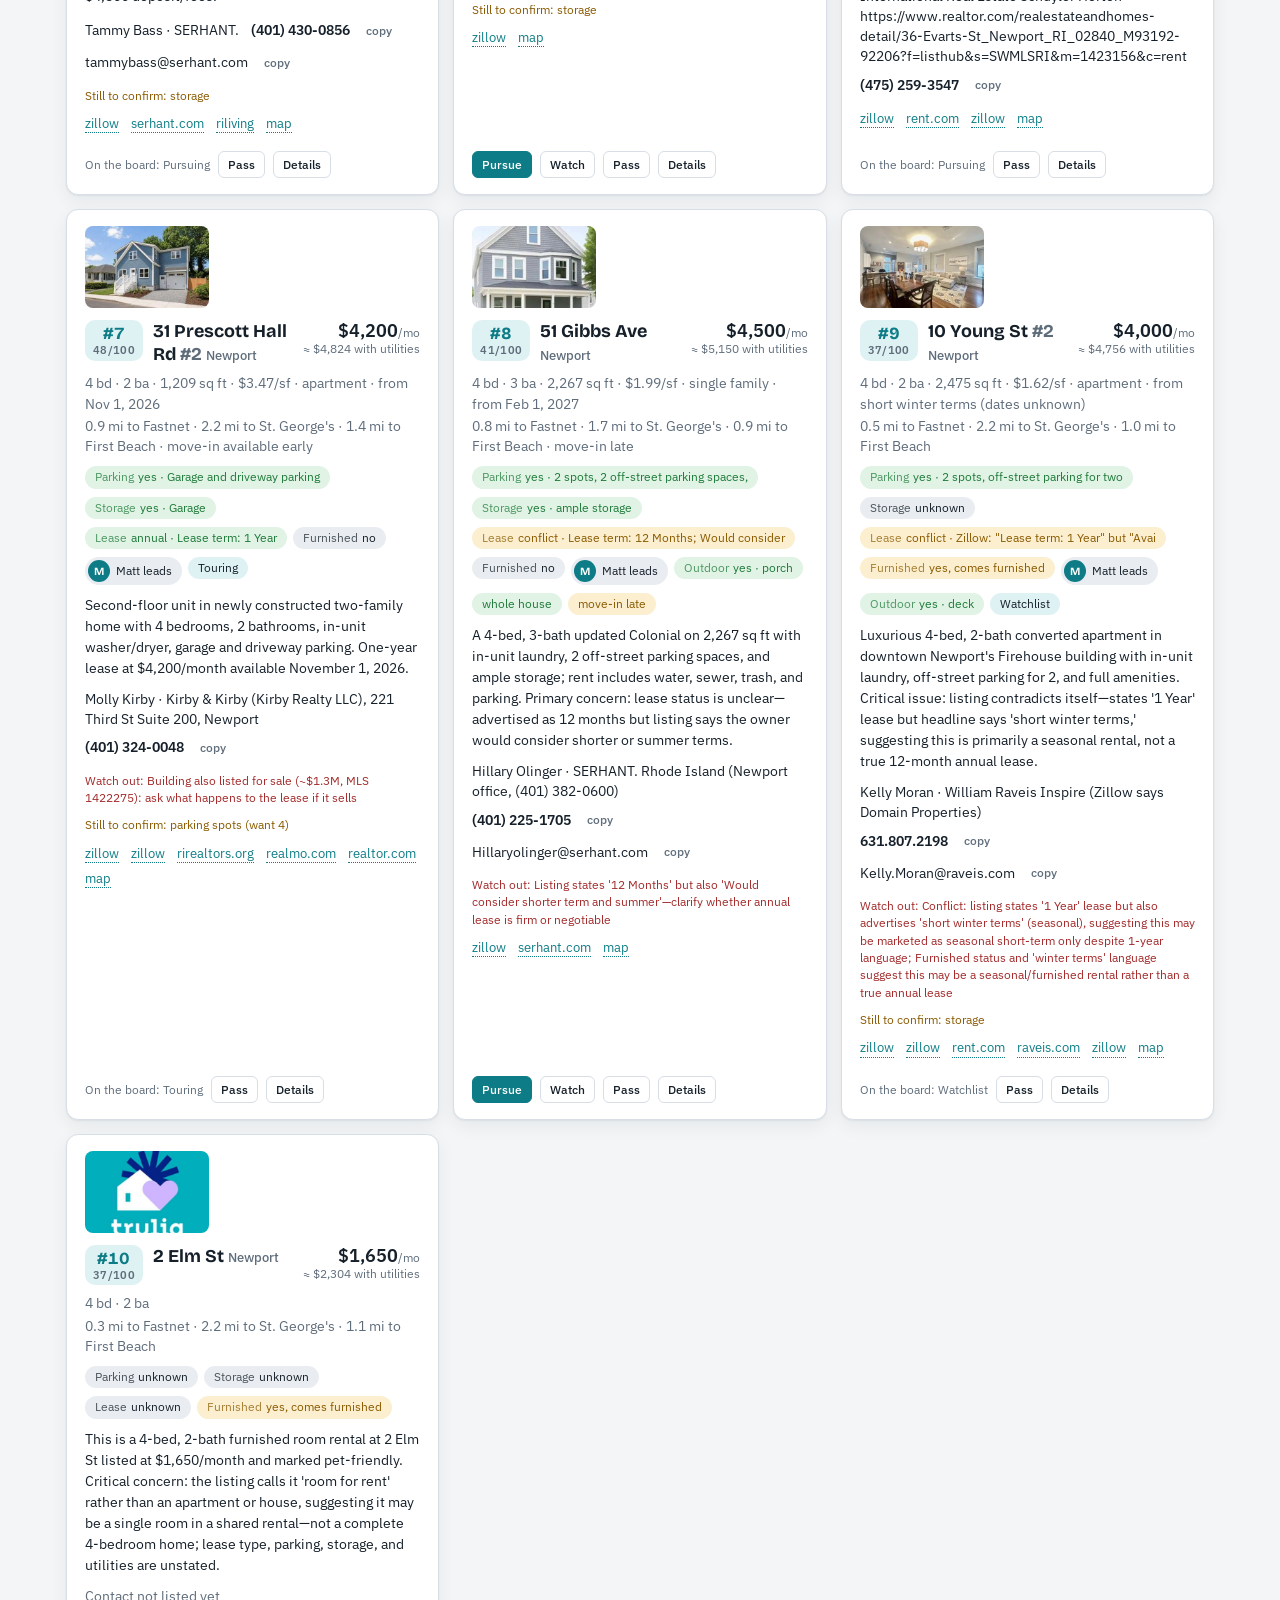
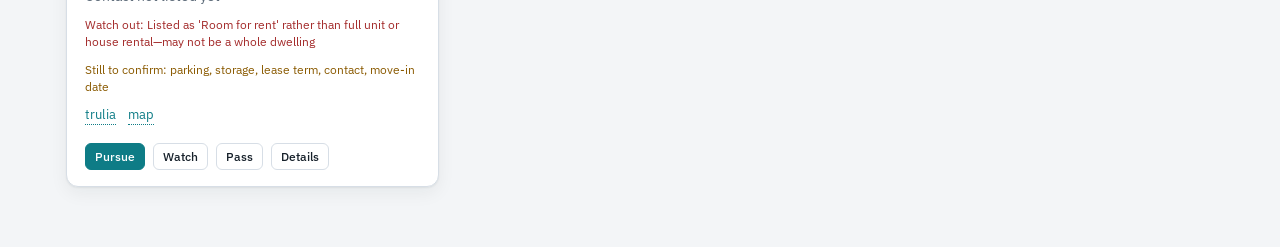
==== commit 2eacca93: "Apartment hunt page talks to the hub live, with sign-in to edit The page uses its hub mode against h" ====
--- a/apartment-hunt/index.html
+++ b/apartment-hunt/index.html
@@ -1,4 +1,4 @@
-<!doctype html><html><head><meta charset=utf8><meta name=viewport content="width=device-width,initial-scale=1,viewport-fit=cover"><style>:root{color-scheme:light;box-sizing:border-box;padding-top:env(safe-area-inset-top,0px);padding-bottom:env(safe-area-inset-bottom,0px)}html{scroll-padding-top:env(safe-area-inset-top,0px)}body{margin:0;padding:0;font:14px -apple-system,BlinkMacSystemFont,sans-serif;background:#fff;color:#000}img{max-width:100%}[hidden]:not([hidden=until-found i]){display:none!important}</style><title>Newport Apartment Hunt</title><meta name="description" content="A read-only snapshot of the Newport and Middletown apartment search Matt Toner built with Claude."><link rel="icon" href="../assets/favicon.svg" type="image/svg+xml"></head><body>
+<!doctype html><html><head><meta charset=utf8><meta name=viewport content="width=device-width,initial-scale=1,viewport-fit=cover"><style>:root{color-scheme:light;box-sizing:border-box;padding-top:env(safe-area-inset-top,0px);padding-bottom:env(safe-area-inset-bottom,0px)}html{scroll-padding-top:env(safe-area-inset-top,0px)}body{margin:0;padding:0;font:14px -apple-system,BlinkMacSystemFont,sans-serif;background:#fff;color:#000}img{max-width:100%}[hidden]:not([hidden=until-found i]){display:none!important}</style><title>Newport Apartment Hunt</title><meta name="description" content="The Newport and Middletown apartment search Matt Toner runs with Claude agents: live listings, board, map and tours."><link rel="icon" href="../assets/favicon.svg" type="image/svg+xml"></head><body>
 <meta name="claude:viewport-fit-sides" content="cover">
 <link rel="stylesheet" href="https://fonts.googleapis.com/css2?family=Bricolage+Grotesque:opsz,wght@12..96,500;12..96,700&family=IBM+Plex+Sans:wght@400;500;600&display=swap">
 <style>
@@ -211,6 +211,7 @@
 .desc{white-space:pre-wrap;font-size:13.5px;max-height:160px;overflow:hidden;position:relative}
 .desc.open{max-height:none}
 .reasons{font-size:12.5px;color:var(--muted);display:flex;flex-wrap:wrap;gap:4px 10px}
+.auth{display:inline-flex;align-items:center;gap:8px;font-size:12px;color:var(--muted);white-space:nowrap}
 .toast{position:fixed;left:50%;bottom:calc(20px + env(safe-area-inset-bottom,0px));transform:translateX(-50%);background:var(--fg);color:var(--bg);padding:9px 14px;border-radius:9px;z-index:30;font-size:13px;box-shadow:var(--shadow)}
 .inline-form{display:flex;gap:6px;flex-wrap:wrap;align-items:end}
 .inline-form>div{flex:1 1 140px}
@@ -223,13 +224,14 @@
 <header class="top">
   <div class="top-row">
     <div class="brand"><h1>Newport Apartment Hunt</h1><span class="sub">4+ beds · under $4,500 · parking · storage · 12-month lease</span></div>
-    <a class="btn small quiet" href="../" style="margin-left:auto">tonertechsolutions.com</a><div class="status" id="status" style="margin-left:0"><span class="dot"></span><span id="status-text">Loading…</span><button class="btn small" id="sync-btn" hidden>Sync now</button></div>
+    <a class="btn small quiet" href="../" style="margin-left:auto">tonertechsolutions.com</a><div class="status" id="status" style="margin-left:0"><span class="dot"></span><span id="status-text">Loading…</span><button class="btn small" id="sync-btn" hidden>Sync now</button></div><span class="auth" id="auth"></span>
   </div>
   <nav class="tabs" role="tablist" id="tabs">
     <button role="tab" data-view="top" aria-selected="true">Top 10</button>
     <button role="tab" data-view="board">Board<span class="count" id="count-board">0</span></button>
     <button role="tab" data-view="map">Map</button>
     <button role="tab" data-view="calendar">Tours<span class="count" id="count-tours">0</span></button>
+    <button role="tab" data-view="add" id="tab-add" hidden>Add a listing</button>
     <button role="tab" data-view="activity">Agents</button>
   </nav>
 </header>
@@ -264,7 +266,7 @@
   </section>
 
   <section class="view" id="view-board">
-    <div class="toolbar"><h2>Your board</h2><span class="muted small">A read-only view of the board. Click a card to see who leads it, action items, notes and tours.</span>
+    <div class="toolbar"><h2>Your board</h2><span class="muted small" id="board-hint">Drag cards between lanes; drop one on Passed on to pass, drag it back out to revive it. Click a card to set who leads it, action items, notes and tours.</span>
       <div class="seg" id="board-owner"><button aria-pressed="true" data-o="all">Everyone</button><button data-o="Matt">Matt</button><button data-o="Jack">Jack</button><button data-o="Ben">Ben</button><button data-o="none">No lead</button></div>
     </div>
     <div class="board" id="board"></div>
@@ -314,7 +316,9 @@
 const LANE_LABELS = {watchlist:'Watchlist', pursuing:'Pursuing', touring:'Touring', applying:'Applying', lease:'Lease'};
 const DEFAULT_ACTIONS = [['contacted','Contacted the landlord or agent'],['tour_scheduled','Tour scheduled'],['toured','Toured the place'],['applied','Application sent'],['lease_reviewed','Lease reviewed']];
 const USER_FIELDS = ['lane','lane_at','actions','custom_actions','notes','tours','passed','passed_at','passed_reason','user_note','user_rev','pinned','feedback','owner'];
-const HUB = !!(window.__HUB__ && window.__HUB__.local);
+const HUB = !!(window.__HUB__ && (window.__HUB__.local || window.__HUB__.remote));
+const HUB_REMOTE = !!(window.__HUB__ && window.__HUB__.remote);
+const HUB_BASE = (window.__HUB__ && window.__HUB__.base) || '';
 const OWNERS = ['Matt','Jack','Ben'];
 function ownerBadge(d, withName){ const o = d.owner; const cls = o ? o[0].toLowerCase() : 'none'; return '<span class="owner ' + cls + '" title="' + esc(o ? 'Lead: ' + o : 'No lead yet') + '">' + (o ? esc(o[0]) : '?') + '</span>' + (withName && o ? ' ' + esc(o) : ''); }
 function setOwner(id, name){ return edit(id, {owner: name || null}); }
@@ -338,7 +342,7 @@
 function localIso(d){ return d.getFullYear()+'-'+pad(d.getMonth()+1)+'-'+pad(d.getDate())+'T'+pad(d.getHours())+':'+pad(d.getMinutes()); }
 function parseLocal(s){ if(!s) return null; const d = new Date(s); return isNaN(d) ? null : d; }
 function fmtWhen(s){ const d = parseLocal(s); if(!d) return s || ''; return d.toLocaleDateString(undefined,{weekday:'short',month:'short',day:'numeric'}) + ', ' + d.toLocaleTimeString(undefined,{hour:'numeric',minute:'2-digit'}); }
-function snapshotDate(){ const at = window.__SNAPSHOT_AT__ || (state.meta && state.meta.updated_at); try { return new Date(at).toLocaleDateString(undefined, {month:'short', day:'numeric', year:'numeric'}); } catch(e){ return 'today'; } }
+function snapshotDate(){ const at = window.__SNAPSHOT_AT__ || (state.meta && state.meta.updated_at); try { return new Date(at).toLocaleDateString(undefined, {month:'short', day:'numeric', year:'numeric'}); } catch(e){ return 'earlier'; } }
 function ago(iso){ if(!iso) return 'never'; const ms = Date.now() - new Date(iso).getTime(); if(isNaN(ms)) return iso; const m = Math.round(ms/60000); if(m < 1) return 'just now'; if(m < 60) return m+' min ago'; const h = Math.round(m/60); if(h < 36) return h+' h ago'; return Math.round(h/24)+' d ago'; }
 function title(d){ let t = d.address || d.request_url || d.id; if(d.unit) t += ' #' + d.unit; return t; }
 function pick(obj, keys){ const o = {}; keys.forEach(k => { if(obj[k] !== undefined) o[k] = obj[k]; }); return o; }
@@ -359,9 +363,9 @@
 const hubBackend = {
   name: 'hub',
   async init(){ await this.poll(true); setInterval(() => this.poll(false), 15000); },
-  async poll(first){ try { const r = await fetch('/api/state?since=' + (first ? 0 : state.syncRev)); const j = await r.json(); applyPull(j, true); setStatus('ok', 'Live on this Mac · ' + ago(j.meta.updated_at)); } catch(e){ setStatus('bad', 'Hub not reachable: ' + e.message); } },
-  async saveUser(id, user){ const r = await fetch('/api/user', {method:'POST', headers:{'Content-Type':'application/json'}, body: JSON.stringify({id, user})}); const j = await r.json(); if(j.listing) state.listings.set(id, j.listing); return j.ok; },
-  async addRequest(url, note){ const r = await fetch('/api/request', {method:'POST', headers:{'Content-Type':'application/json'}, body: JSON.stringify({url, note})}); const j = await r.json(); if(j.listing) state.listings.set(j.listing.id, j.listing); await this.poll(false); return j; },
+  async poll(first){ try { const r = await fetch(HUB_BASE + '/api/state?since=' + (first ? 0 : state.syncRev), {credentials: 'include'}); if(!r.ok) throw new Error('hub answered ' + r.status); const j = await r.json(); this.offline = false; applyPull(j, true); setStatus('ok', (HUB_REMOTE ? 'Live · data ' : 'Live on this Mac · ') + ago(j.meta.updated_at)); } catch(e){ if(HUB_REMOTE && window.__SNAPSHOT__ && !state.listings.size){ try { const snap = await window.__SNAPSHOT__(); this.offline = true; applyPull(snap, true); setStatus('warn', 'Snapshot from ' + snapshotDate() + ' · the hub is offline'); return; } catch(e2){} } setStatus(this.offline ? 'warn' : 'bad', HUB_REMOTE ? 'Hub not reachable right now' : 'Hub not reachable: ' + e.message); } },
+  async saveUser(id, user){ if(window.__READONLY__){ if(window.__requireSignIn) window.__requireSignIn(); return false; } const r = await fetch(HUB_BASE + '/api/user', {method:'POST', credentials: 'include', headers:{'Content-Type':'application/json'}, body: JSON.stringify({id, user})}); if(r.status === 401){ if(window.__signedOut) window.__signedOut(); toast('Your sign-in expired; sign in again'); return false; } const j = await r.json(); if(j.listing) state.listings.set(id, j.listing); return j.ok; },
+  async addRequest(url, note){ if(window.__READONLY__) throw new Error('sign in to add a listing'); const r = await fetch(HUB_BASE + '/api/request', {method:'POST', credentials: 'include', headers:{'Content-Type':'application/json'}, body: JSON.stringify({url, note})}); if(r.status === 401){ if(window.__signedOut) window.__signedOut(); throw new Error('your sign-in expired'); } const j = await r.json(); if(!r.ok) throw new Error(j.error || ('hub answered ' + r.status)); if(j.listing) state.listings.set(j.listing.id, j.listing); await this.poll(false); return j; },
   canSync: false
 };
 
@@ -382,8 +386,8 @@
     window.claude.use('permissions').then(p => { if(!p){ state.diag.permission = 'permissions capability absent'; render(); return; } Promise.resolve(p.state('mcp:host:apartments')).then(s => { state.diag.permission = typeof s === 'string' ? s : JSON.stringify(s); render(); }, e => { state.diag.permission = 'state() rejected: ' + (e.code||e.message||e); render(); }); }).catch(() => {});
     updateStatus();
   },
-  async saveUser(id, user){ if(window.__READONLY__){ toast('This is a read-only copy of the hunt'); return false; } const cur = state.listings.get(id) || {id}; const merged = {...cur, ...user, dirty: true}; state.listings.set(id, merged); await this.db.doc('listings/' + id).set(merged); schedulePush(); return true; },
-  async addRequest(url, note){ if(window.__READONLY__) throw new Error('this is a read-only copy of the hunt'); const id = 'r' + uid().slice(1); const req = {id, url, note: note || null, added_at: new Date().toISOString().slice(0,19), status: 'new', synced: false}; state.requests.set(id, req); await this.db.doc('requests/' + id).set(req); schedulePush(); return {request_id: id}; },
+  async saveUser(id, user){ const cur = state.listings.get(id) || {id}; const merged = {...cur, ...user, dirty: true}; state.listings.set(id, merged); await this.db.doc('listings/' + id).set(merged); schedulePush(); return true; },
+  async addRequest(url, note){ const id = 'r' + uid().slice(1); const req = {id, url, note: note || null, added_at: new Date().toISOString().slice(0,19), status: 'new', synced: false}; state.requests.set(id, req); await this.db.doc('requests/' + id).set(req); schedulePush(); return {request_id: id}; },
   get canSync(){ return !!this.mcp; },
   async sync(){
     if(!this.mcp || state.syncing) return; state.syncing = true; updateStatus('Syncing with your Mac…'); state.diag.lastAttempt = new Date().toISOString();
@@ -439,7 +443,6 @@
   if(HUB) return;
   if(!state.dbReady) return;
   if(state.mcpReady) setStatus('ok', state.lastSync ? 'Synced with your Mac ' + ago(state.lastSync) : 'Ready to sync with your Mac');
-  else if(window.__READONLY__) setStatus('ok', 'Snapshot from ' + snapshotDate() + ' · read-only');
   else setStatus('warn', (state.meta.updated_at ? 'Data as of ' + ago(state.meta.updated_at) : 'No data yet') + ' · open in the Claude desktop app on your Mac to sync');
 }
 
@@ -635,7 +638,7 @@
   const stats = [['Matches in play', c.active ?? '–'], ['Tracked', c.tracked ?? '–'], ['Filtered out', c.dropped ?? '–'], ['On the board', Object.values(lanes).reduce((a,b) => a+b, 0)], ['Links waiting', m.requests_open ?? '–'],
     ['Last site scan', ago(m.last_scout)], ['Last email check', ago(m.last_watch)], ['AI spend this month', m.ai_cost_month_usd != null ? '$' + m.ai_cost_month_usd : '–'], ['Web searches this month', m.tavily_month ?? '–'], ['Zillow', m.zillow ? 'blocked, backing off' : 'ok']];
   const dg = state.diag || {};
-  const conn = window.__READONLY__ ? 'This is a public, read-only snapshot taken ' + snapshotDate() + '. The live hunt syncs on Matt\'s Mac through the Claude desktop app.' : HUB ? 'Live on this Mac; no sync needed.' : ['Sync capability: ' + (dg.mcp || 'waiting'), 'Servers the viewer exposes: ' + ((dg.servers||[]).join('; ') || 'none listed yet'), 'Permission for host:apartments: ' + (dg.permission || 'unknown'), 'Last sync attempt: ' + (dg.lastAttempt ? ago(dg.lastAttempt) : 'none'), 'Last sync result: ' + (dg.lastError || (state.lastSync ? 'ok' : 'none yet')), 'Data revision: ' + state.syncRev].join('\n');
+  const conn = HUB_REMOTE ? (state.backend && state.backend.offline ? 'The hub on Matt\'s Mac is offline; this is the snapshot taken ' + snapshotDate() + '.' : 'Live: this page talks to the hub on Matt\'s Mac through a Cloudflare Tunnel. Edits reach the agents at once.') : HUB ? 'Live on this Mac; no sync needed.' : ['Sync capability: ' + (dg.mcp || 'waiting'), 'Servers the viewer exposes: ' + ((dg.servers||[]).join('; ') || 'none listed yet'), 'Permission for host:apartments: ' + (dg.permission || 'unknown'), 'Last sync attempt: ' + (dg.lastAttempt ? ago(dg.lastAttempt) : 'none'), 'Last sync result: ' + (dg.lastError || (state.lastSync ? 'ok' : 'none yet')), 'Data revision: ' + state.syncRev].join('\n');
   $('stats').innerHTML = stats.map(([k,v]) => '<div class="stat"><div class="k">' + esc(k) + '</div><div class="v">' + esc(v) + '</div></div>').join('') + '<div class="stat" style="grid-column:1/-1"><div class="k">Connection to your Mac</div><div style="white-space:pre-wrap;font-size:13px;margin-top:4px">' + esc(conn) + '</div></div>';
   $('feed').innerHTML = (state.activity || []).length ? state.activity.map(a => '<div><time>' + esc((a.at||'').replace('T',' ').slice(5,16)) + '</time><span class="kind">' + esc(a.kind) + '</span><span>' + esc(a.text) + '</span></div>').join('') : '<div class="muted">No activity yet.</div>';
 }
@@ -800,7 +803,7 @@
   if(location.hash && /^#(top|board|map|calendar|add|activity)$/.test(location.hash)) showView(location.hash.slice(1));
   render();
   state.backend = HUB ? hubBackend : dbBackend;
-  if(!HUB && !(window.claude && window.claude.use)){ setStatus('warn', 'The snapshot runtime did not load'); return; }
+  if(!HUB && !(window.claude && window.claude.use)){ setStatus('warn', 'The page runtime did not load'); return; }
   await state.backend.init();
 })();
 })();
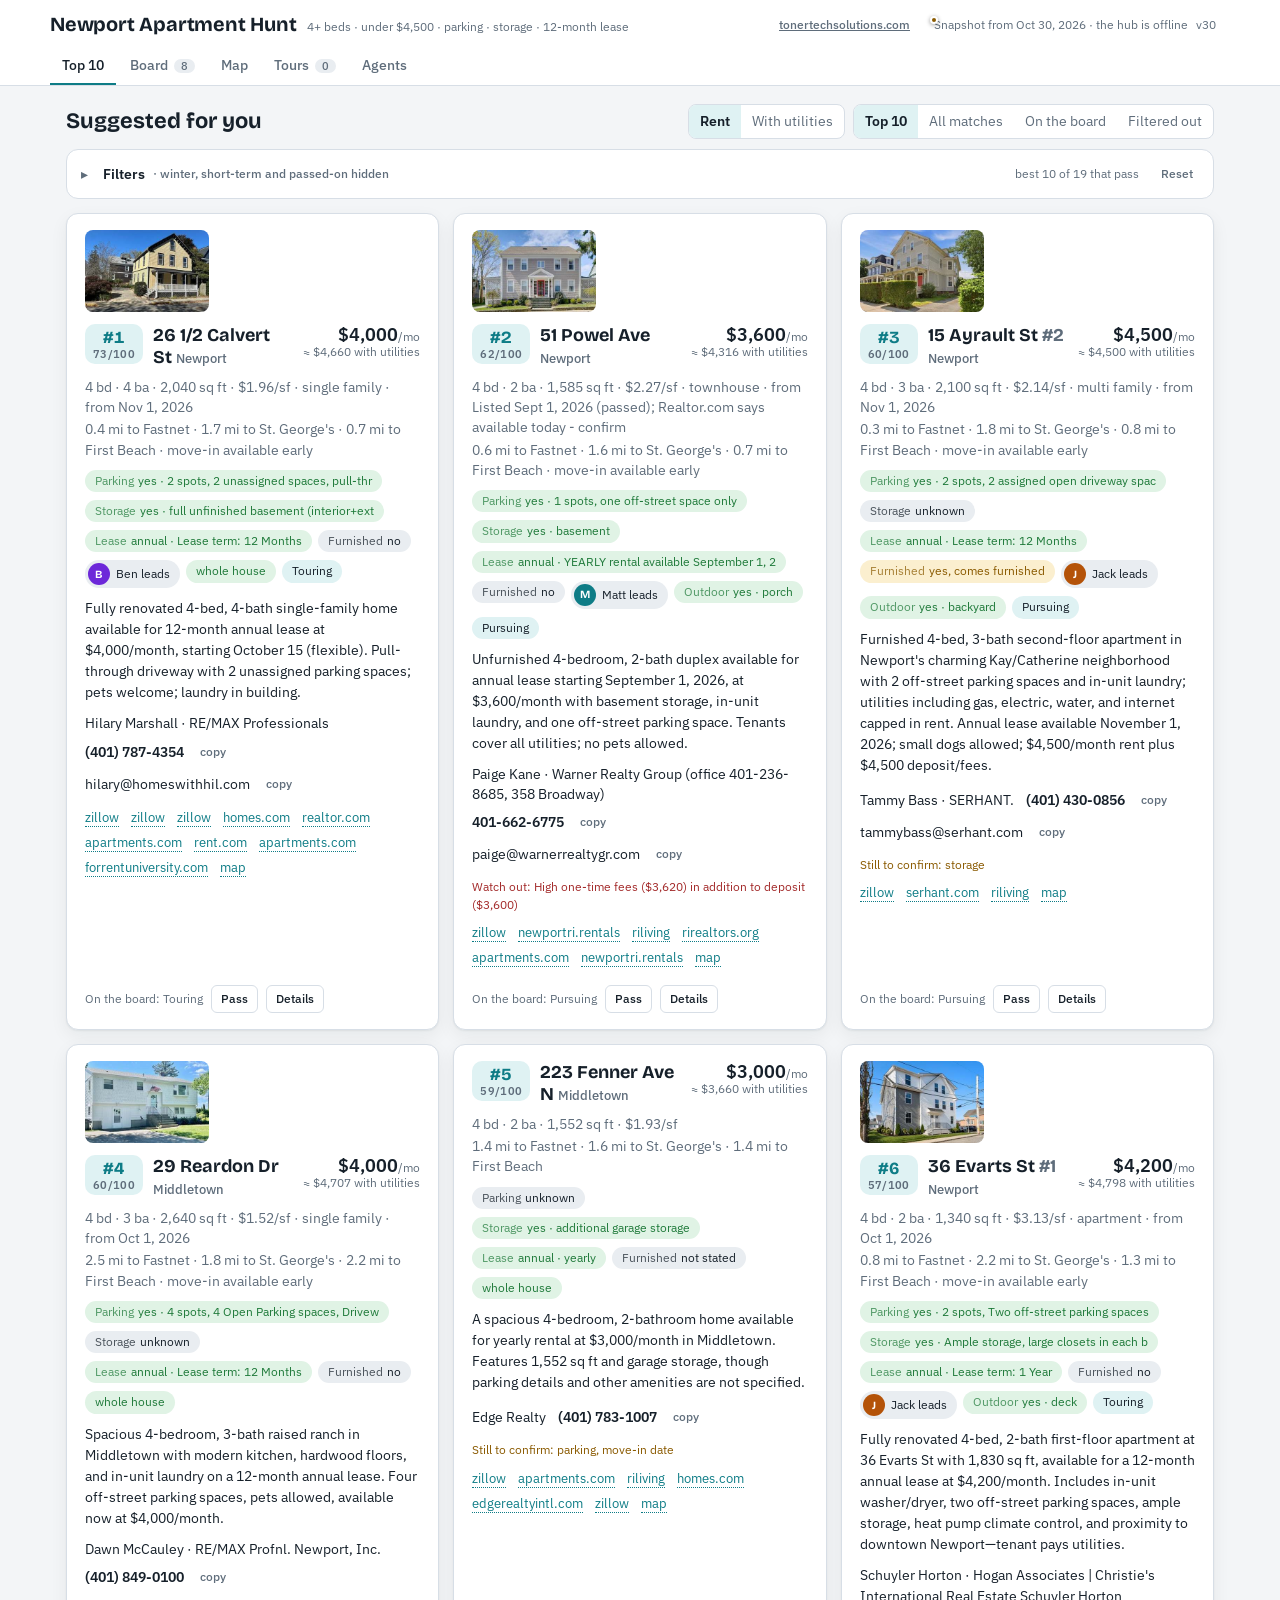
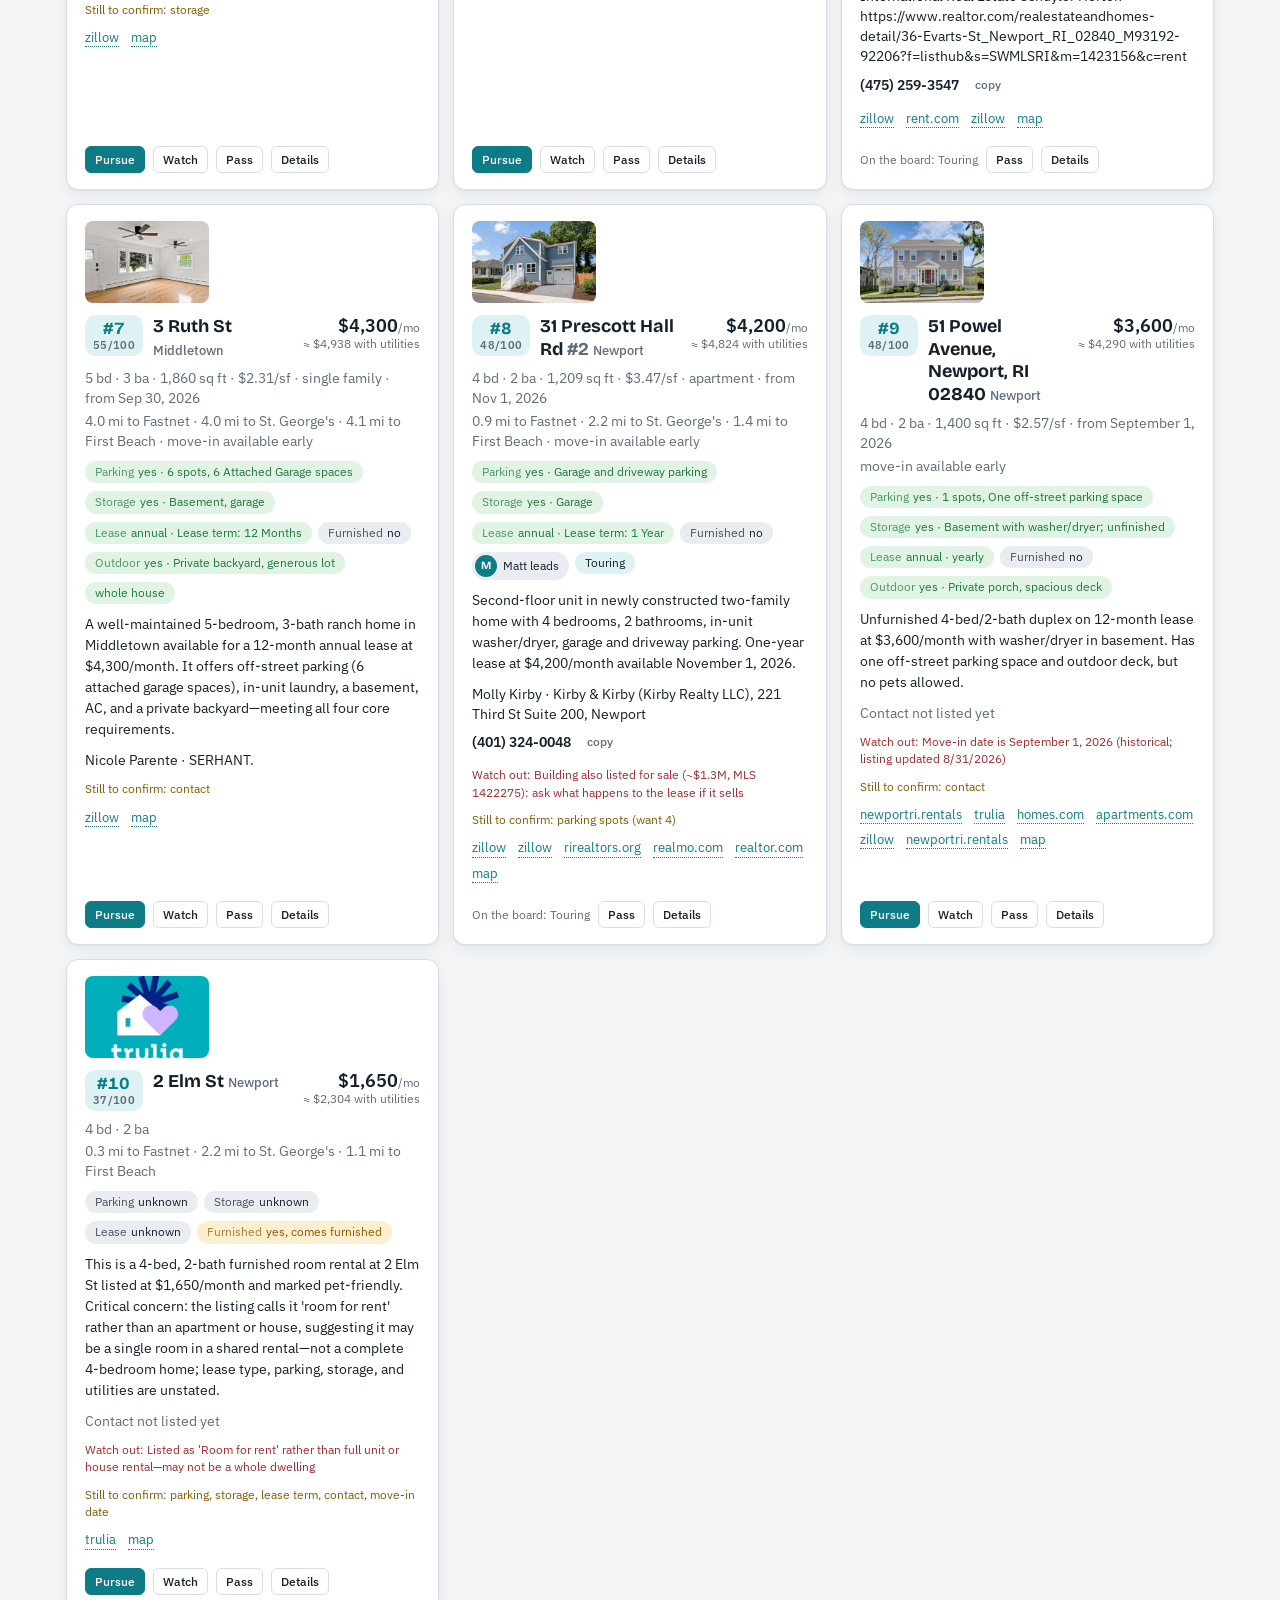
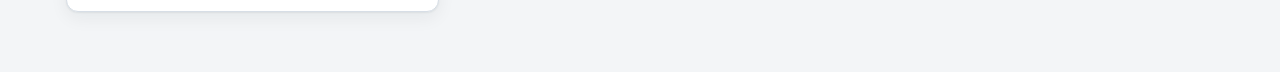
==== commit bc5f0b34: "Apartment hunt page v30 Co-Authored-By: Claude Fable 5.1 <noreply@anthropic.com>" ====
--- a/apartment-hunt/index.html
+++ b/apartment-hunt/index.html
@@ -1,5 +1,4 @@
-<!doctype html><html><head><meta charset=utf8><meta name=viewport content="width=device-width,initial-scale=1,viewport-fit=cover"><style>:root{color-scheme:light;box-sizing:border-box;padding-top:env(safe-area-inset-top,0px);padding-bottom:env(safe-area-inset-bottom,0px)}html{scroll-padding-top:env(safe-area-inset-top,0px)}body{margin:0;padding:0;font:14px -apple-system,BlinkMacSystemFont,sans-serif;background:#fff;color:#000}img{max-width:100%}[hidden]:not([hidden=until-found i]){display:none!important}</style><title>Newport Apartment Hunt</title><meta name="description" content="The Newport and Middletown apartment search Matt Toner runs with Claude agents: live listings, board, map and tours."><link rel="icon" href="../assets/favicon.svg" type="image/svg+xml"></head><body>
-<meta name="claude:viewport-fit-sides" content="cover">
+<!doctype html><html><head><meta charset=utf8><meta name=viewport content="width=device-width,initial-scale=1,viewport-fit=cover"><style>:root{color-scheme:light;box-sizing:border-box;padding-top:env(safe-area-inset-top,0px);padding-bottom:env(safe-area-inset-bottom,0px)}html{scroll-padding-top:env(safe-area-inset-top,0px)}body{margin:0;padding:0;font:14px -apple-system,BlinkMacSystemFont,sans-serif;background:#fff;color:#000}img{max-width:100%}[hidden]:not([hidden=until-found i]){display:none!important}</style><title>Newport Apartment Hunt</title><meta name="description" content="The Newport and Middletown apartment search Matt Toner runs with Claude agents: live listings, board, map and tours."><link rel="icon" href="../assets/favicon.svg" type="image/svg+xml"></head><body><meta name="claude:viewport-fit-sides" content="cover">
 <link rel="stylesheet" href="https://fonts.googleapis.com/css2?family=Bricolage+Grotesque:opsz,wght@12..96,500;12..96,700&family=IBM+Plex+Sans:wght@400;500;600&display=swap">
 <style>
 /* Layout: a sticky header with five views; cards on a cool slate ground; harbor-teal accent; semantic chips for parking/storage/lease. */
@@ -192,6 +191,7 @@
 .chip.lead{padding-left:3px;gap:6px}
 .ownerpick{display:flex;gap:6px;flex-wrap:wrap;align-items:center}
 /* drawer */
+.update-notice{position:fixed;left:50%;bottom:18px;transform:translateX(-50%);z-index:30;max-width:calc(100% - 32px);background:var(--panel);color:var(--fg);border:1.5px solid var(--accent);border-radius:12px;padding:10px 14px;box-shadow:var(--shadow);display:flex;gap:10px;align-items:center;flex-wrap:wrap;font-size:13.5px}
 .drawer-bg{position:fixed;inset:0;background:rgba(10,16,22,.45);z-index:20}
 .drawer{position:fixed;top:0;right:0;bottom:0;width:min(640px,100%);background:var(--panel);z-index:21;overflow-y:auto;box-shadow:var(--shadow);
   padding-block:calc(14px + env(safe-area-inset-top,0px)) calc(24px + env(safe-area-inset-bottom,0px));padding-left:max(18px,env(safe-area-inset-left,0px));padding-right:max(18px,env(safe-area-inset-right,0px))}
@@ -224,7 +224,7 @@
 <header class="top">
   <div class="top-row">
     <div class="brand"><h1>Newport Apartment Hunt</h1><span class="sub">4+ beds · under $4,500 · parking · storage · 12-month lease</span></div>
-    <a class="btn small quiet" href="../" style="margin-left:auto">tonertechsolutions.com</a><div class="status" id="status" style="margin-left:0"><span class="dot"></span><span id="status-text">Loading…</span><button class="btn small" id="sync-btn" hidden>Sync now</button></div><span class="auth" id="auth"></span>
+    <a class="btn small quiet" href="../" style="margin-left:auto">tonertechsolutions.com</a><div class="status" id="status" style="margin-left:0"><span class="dot"></span><span id="status-text">Loading…</span><button class="btn small" id="sync-btn" hidden>Sync now</button><span class="muted small" id="build" title="Page version. If a newer one was announced, reload the page."></span></div><span class="auth" id="auth"></span>
   </div>
   <nav class="tabs" role="tablist" id="tabs">
     <button role="tab" data-view="top" aria-selected="true">Top 10</button>
@@ -247,7 +247,7 @@
       <div class="filters-body" id="filters-body">
       <label class="f"><span>Search</span><input type="search" id="f-q" placeholder="street, agent, anything"></label>
       <label class="f range"><span id="f-price-label">Rent up to any</span><input type="range" id="f-price" min="2000" max="6000" step="100" value="6000"></label>
-      <label class="f"><span>Lease</span><select id="f-lease"><option value="no-winter">No winter or short-term</option><option value="annual">Confirmed 12-month only</option><option value="any">Any</option></select></label>
+      <label class="f"><span>Lease</span><select id="f-lease" title="Year-long only hides anything marked winter, seasonal, summer, academic, short-term or month-to-month, including red notes at the bottom of a card"><option value="no-winter">Year-long only</option><option value="annual">Confirmed 12-month only</option><option value="any">Any</option></select></label>
       <label class="f"><span>Beds</span><select id="f-beds"><option value="4">4 or more</option><option value="5">5 or more</option></select></label>
       <label class="f"><span>Town</span><select id="f-town"><option value="any">Newport and Middletown</option><option value="Newport">Newport</option><option value="Middletown">Middletown</option></select></label>
       <label class="f"><span>Area</span><select id="f-area"><option value="any">Anywhere</option><option value="downtown">Downtown Newport, 1.6 mi of Fastnet</option><option value="stgeorges">Near St. George&#39;s, 2 mi</option><option value="beach">Near a beach, 1.5 mi</option></select></label>
@@ -259,6 +259,7 @@
         <label class="sw"><input type="checkbox" id="f-whole"> Whole house</label>
         <label class="sw"><input type="checkbox" id="f-outdoor"> Outdoor space</label>
         <label class="sw"><input type="checkbox" id="f-dec"> Works for Dec 1</label>
+        <label class="sw"><input type="checkbox" id="f-hidepassed"> Hide passed on</label>
       </div>
       </div>
     </div>
@@ -312,6 +313,7 @@
 <script>
 (function(){
 'use strict';
+const BUILD = 'v30';  // bump on every publish; the page compares it with meta/build in the shared db and offers a reload when behind
 const LANES = ['watchlist','pursuing','touring','applying','lease'];
 const LANE_LABELS = {watchlist:'Watchlist', pursuing:'Pursuing', touring:'Touring', applying:'Applying', lease:'Lease'};
 const DEFAULT_ACTIONS = [['contacted','Contacted the landlord or agent'],['tour_scheduled','Tour scheduled'],['toured','Toured the place'],['applied','Application sent'],['lease_reviewed','Lease reviewed']];
@@ -323,9 +325,12 @@
 function ownerBadge(d, withName){ const o = d.owner; const cls = o ? o[0].toLowerCase() : 'none'; return '<span class="owner ' + cls + '" title="' + esc(o ? 'Lead: ' + o : 'No lead yet') + '">' + (o ? esc(o[0]) : '?') + '</span>' + (withName && o ? ' ' + esc(o) : ''); }
 function setOwner(id, name){ return edit(id, {owner: name || null}); }
 const PLACES = [{name:'Fastnet / Broadway', lat:41.4891, lng:-71.3125}, {name:'First Beach', lat:41.4866, lng:-71.2964}, {name:'Second Beach', lat:41.4822, lng:-71.2454}, {name:'Third Beach', lat:41.4978, lng:-71.2290}, {name:"St. George's", lat:41.4919, lng:-71.2736, kind:'school'}];
-const MAP_BASE = /*MAP_BASE_START*/{"bbox": {"south": 41.455, "west": -71.345, "north": 41.535, "east": -71.215}, "width": 3029, "height": 2489, "zoom": 15, "attribution": "\u00a9 OpenStreetMap contributors", "data_uri": "[data-uri]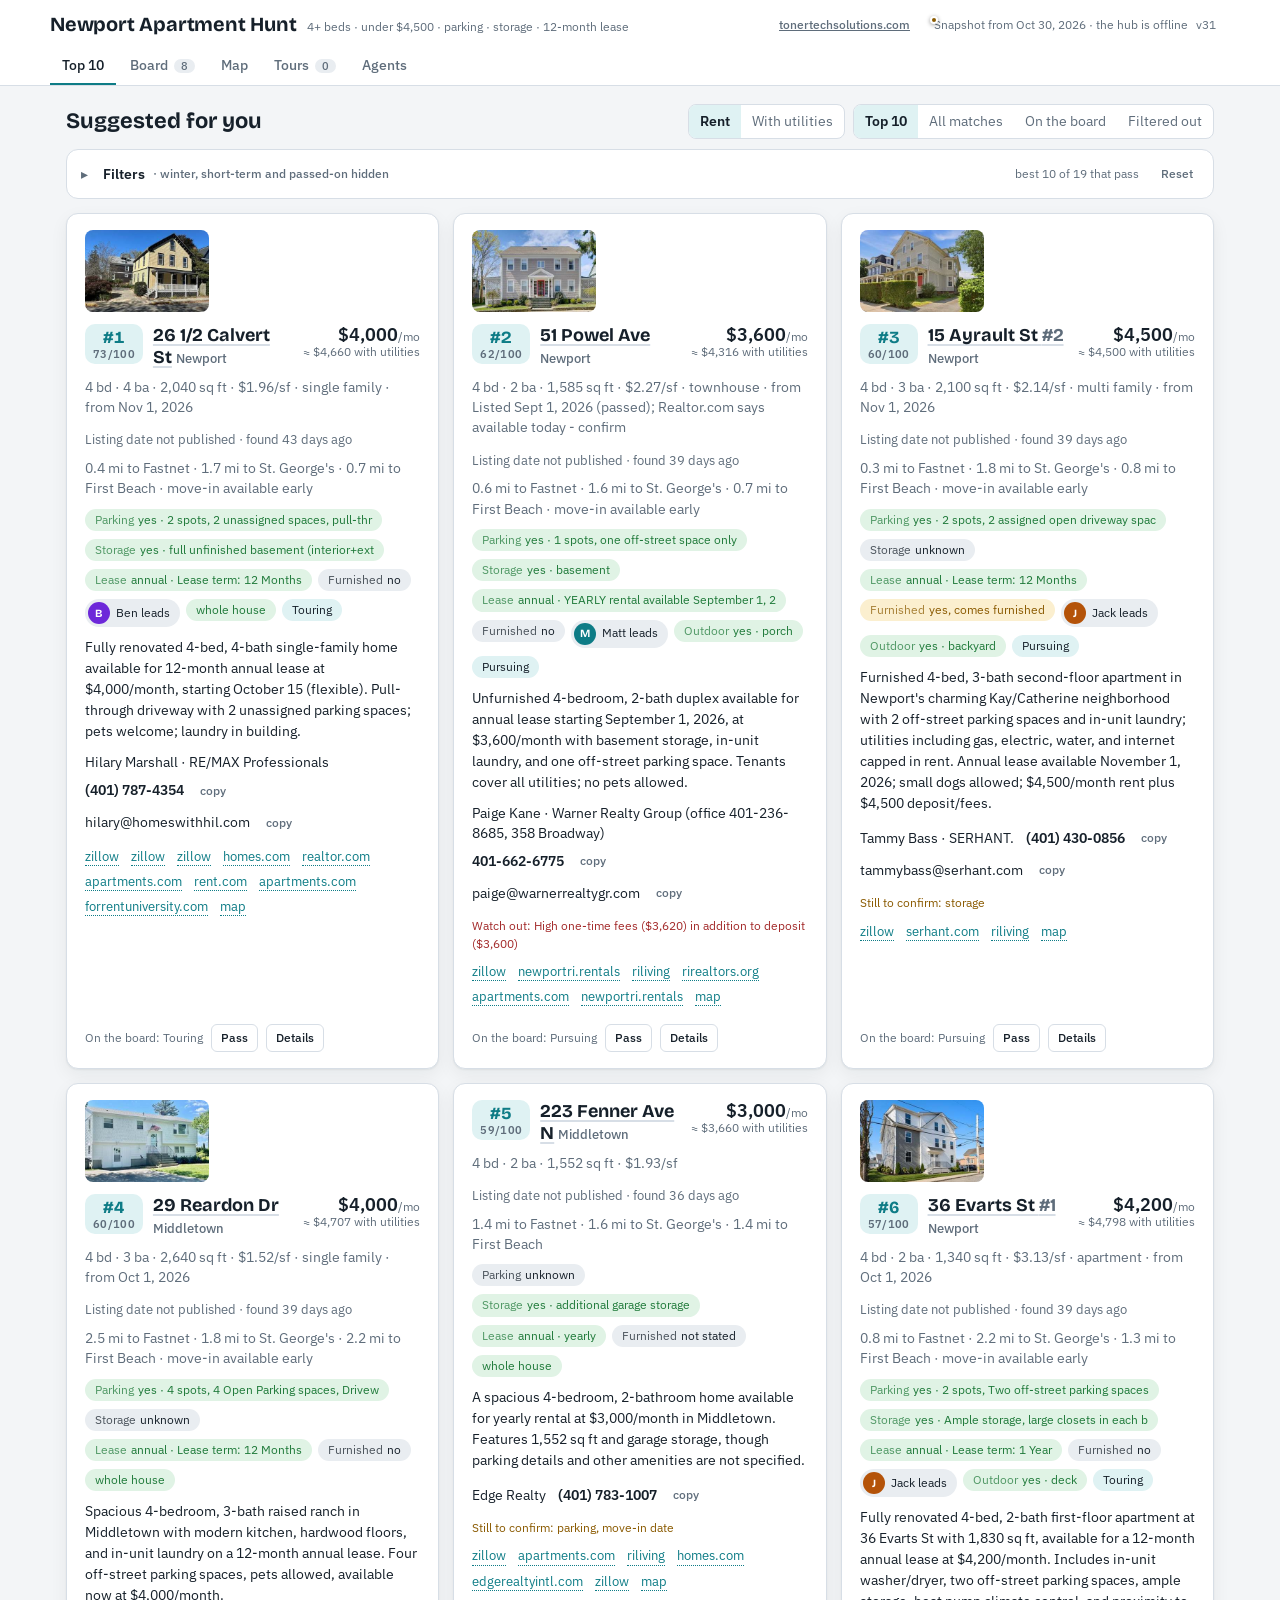
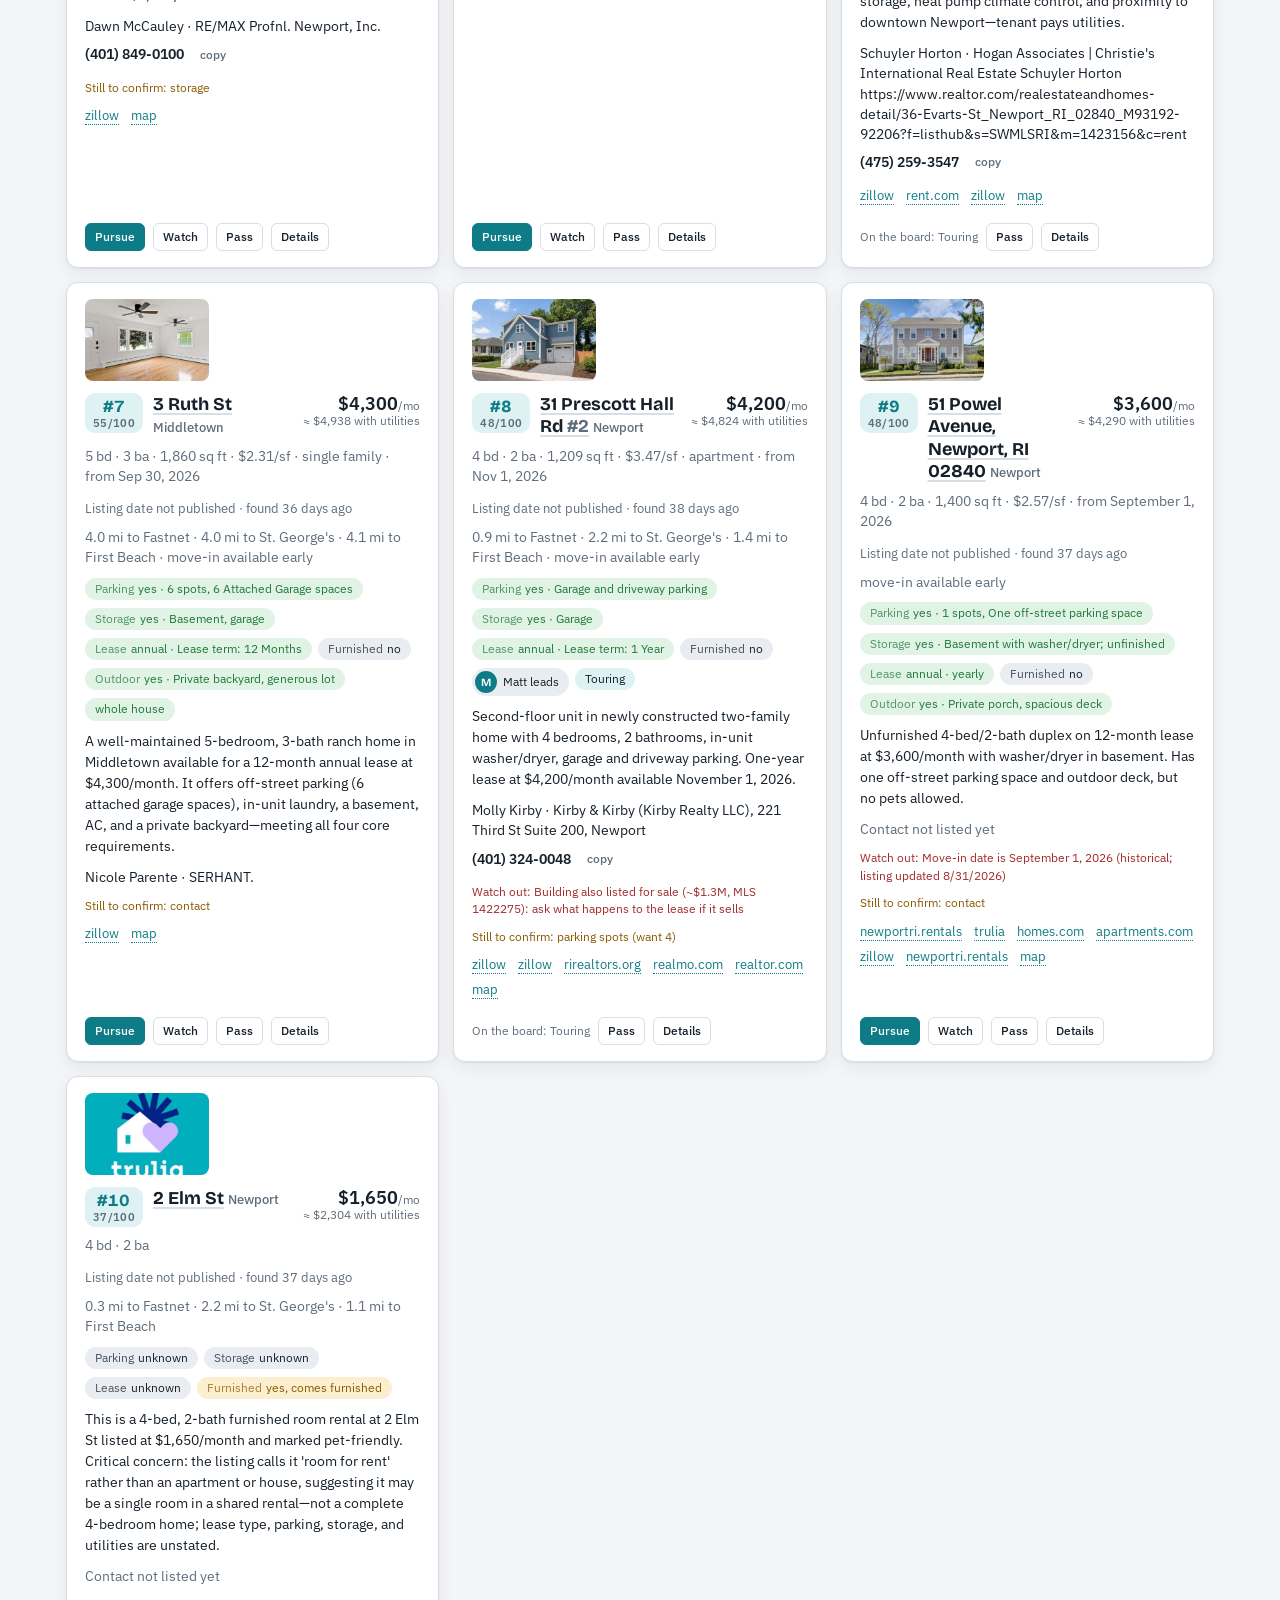
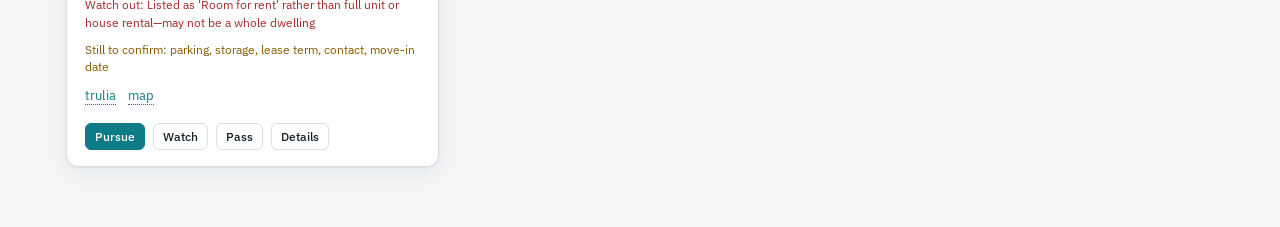
==== commit 97171d8b: "Apartment hunt page v31 Co-Authored-By: Claude Fable 5.1 <noreply@anthropic.com>" ====
--- a/apartment-hunt/index.html
+++ b/apartment-hunt/index.html
@@ -80,6 +80,11 @@
 .rankpill small{font-size:10.5px;color:var(--muted);font-weight:600;letter-spacing:.03em;margin-top:3px;font-family:var(--body)}
 .addr{font-family:var(--display);font-weight:700;font-size:18px;line-height:1.25;overflow-wrap:anywhere}
 .addr .city{font-weight:500;color:var(--muted);font-size:13px;font-family:var(--body)}
+a.addrlink{color:inherit;text-decoration:underline;text-decoration-color:var(--line);text-decoration-thickness:1.5px;text-underline-offset:3px}
+a.addrlink:hover{color:var(--accent);text-decoration-color:currentColor}
+.newtag{display:inline-block;vertical-align:3px;margin-left:6px;padding:2px 7px;border-radius:999px;background:var(--accent);color:#fff;font:700 10.5px/1.3 var(--body);letter-spacing:.06em;text-transform:uppercase}
+.market{font-size:13px;margin-top:4px}
+.drawer .market{margin:2px 0 6px}
 .price{font-size:18px;font-weight:600;white-space:nowrap;margin-left:auto;text-align:right;line-height:1.2}
 .price small{font-size:12px;color:var(--muted);font-weight:400}
 .specs{color:var(--muted);font-size:13.5px;line-height:1.5}
@@ -313,7 +318,7 @@
 <script>
 (function(){
 'use strict';
-const BUILD = 'v30';  // bump on every publish; the page compares it with meta/build in the shared db and offers a reload when behind
+const BUILD = 'v31';  // bump on every publish; the page compares it with meta/build in the shared db and offers a reload when behind
 const LANES = ['watchlist','pursuing','touring','applying','lease'];
 const LANE_LABELS = {watchlist:'Watchlist', pursuing:'Pursuing', touring:'Touring', applying:'Applying', lease:'Lease'};
 const DEFAULT_ACTIONS = [['contacted','Contacted the landlord or agent'],['tour_scheduled','Tour scheduled'],['toured','Toured the place'],['applied','Application sent'],['lease_reviewed','Lease reviewed']];
@@ -349,6 +354,25 @@
 function fmtWhen(s){ const d = parseLocal(s); if(!d) return s || ''; return d.toLocaleDateString(undefined,{weekday:'short',month:'short',day:'numeric'}) + ', ' + d.toLocaleTimeString(undefined,{hour:'numeric',minute:'2-digit'}); }
 function snapshotDate(){ const at = window.__SNAPSHOT_AT__ || (state.meta && state.meta.updated_at); try { return new Date(at).toLocaleDateString(undefined, {month:'short', day:'numeric', year:'numeric'}); } catch(e){ return 'earlier'; } }
 function ago(iso){ if(!iso) return 'never'; const ms = Date.now() - new Date(iso).getTime(); if(isNaN(ms)) return iso; const m = Math.round(ms/60000); if(m < 1) return 'just now'; if(m < 60) return m+' min ago'; const h = Math.round(m/60); if(h < 36) return h+' h ago'; return Math.round(h/24)+' d ago'; }
+const NEW_HOURS = 72;  // the New tag: found by the agents in the last three days
+function isNew(d){ const t = Date.parse(d.first_seen || ''); return !isNaN(t) && Date.now() - t < NEW_HOURS * 3600e3; }
+function newTag(d){ return isNew(d) ? ' <span class="newtag" title="Found ' + esc(fmtDay(d.first_seen)) + '">New</span>' : ''; }
+function fmtDay(s){ const m = /^(\d{4})-(\d{2})-(\d{2})/.exec(s || ''); if(!m) return s || ''; return new Date(+m[1], +m[2] - 1, +m[3]).toLocaleDateString(undefined, {month: 'short', day: 'numeric'}); }
+function daysSince(s){ const m = /^(\d{4})-(\d{2})-(\d{2})/.exec(s || ''); if(!m) return null; const then = new Date(+m[1], +m[2] - 1, +m[3]); const now = new Date(); now.setHours(0, 0, 0, 0); return Math.max(0, Math.round((now - then) / 864e5)); }
+function daysWord(n){ return n + ' day' + (n === 1 ? '' : 's'); }
+// How long the house has been up for rent: Zillow's days on market, fixed to a date by the hub (listed_on).
+function marketLine(d){
+  const n = daysSince(d.listed_on);
+  if(n != null) return '<div class="market" title="Zillow\'s days on market, counted from ' + esc(fmtDay(d.listed_on)) + '"><b>' + (n === 0 ? 'Listed today' : 'On the market ' + daysWord(n)) + '</b>' + (n === 0 ? '' : '<span class="muted"> · listed ' + esc(fmtDay(d.listed_on)) + '</span>') + '</div>';
+  const f = daysSince(d.first_seen);
+  return f != null ? '<div class="market muted" title="No site publishes when this one was listed">Listing date not published · found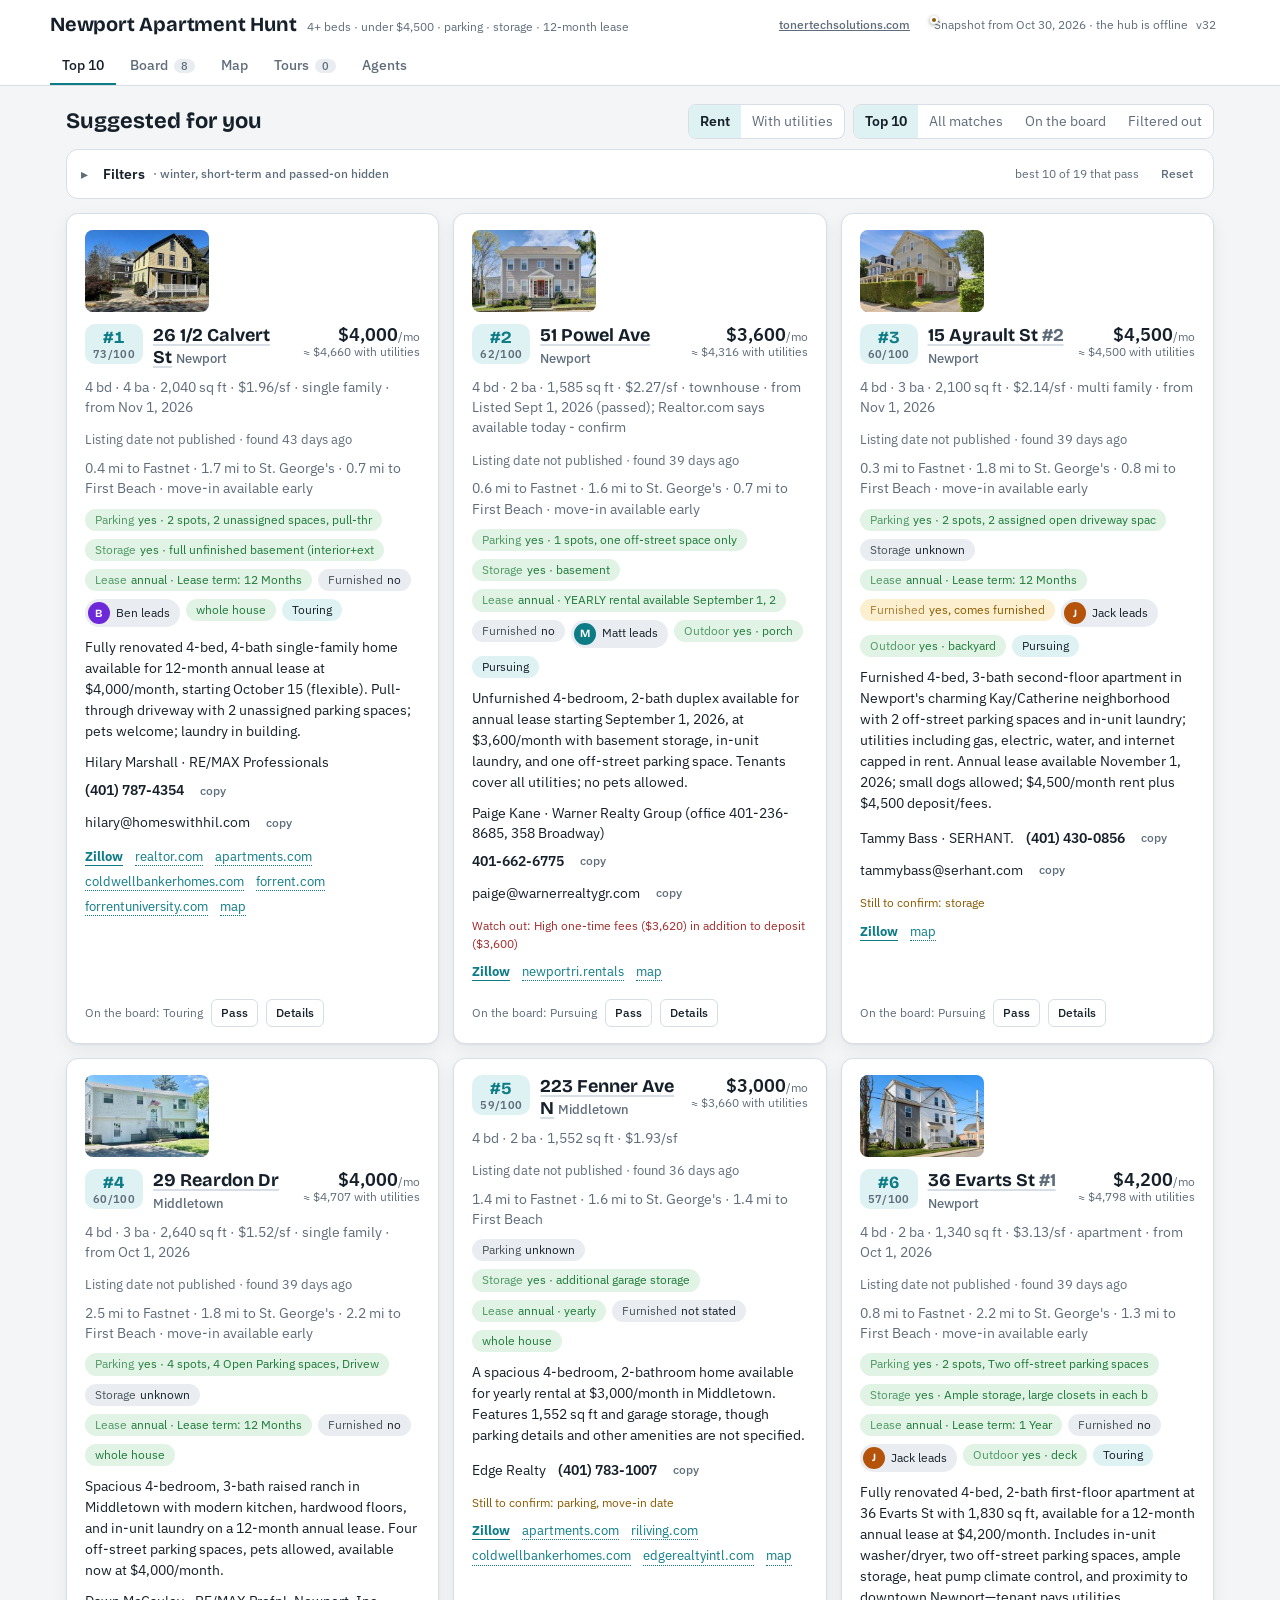
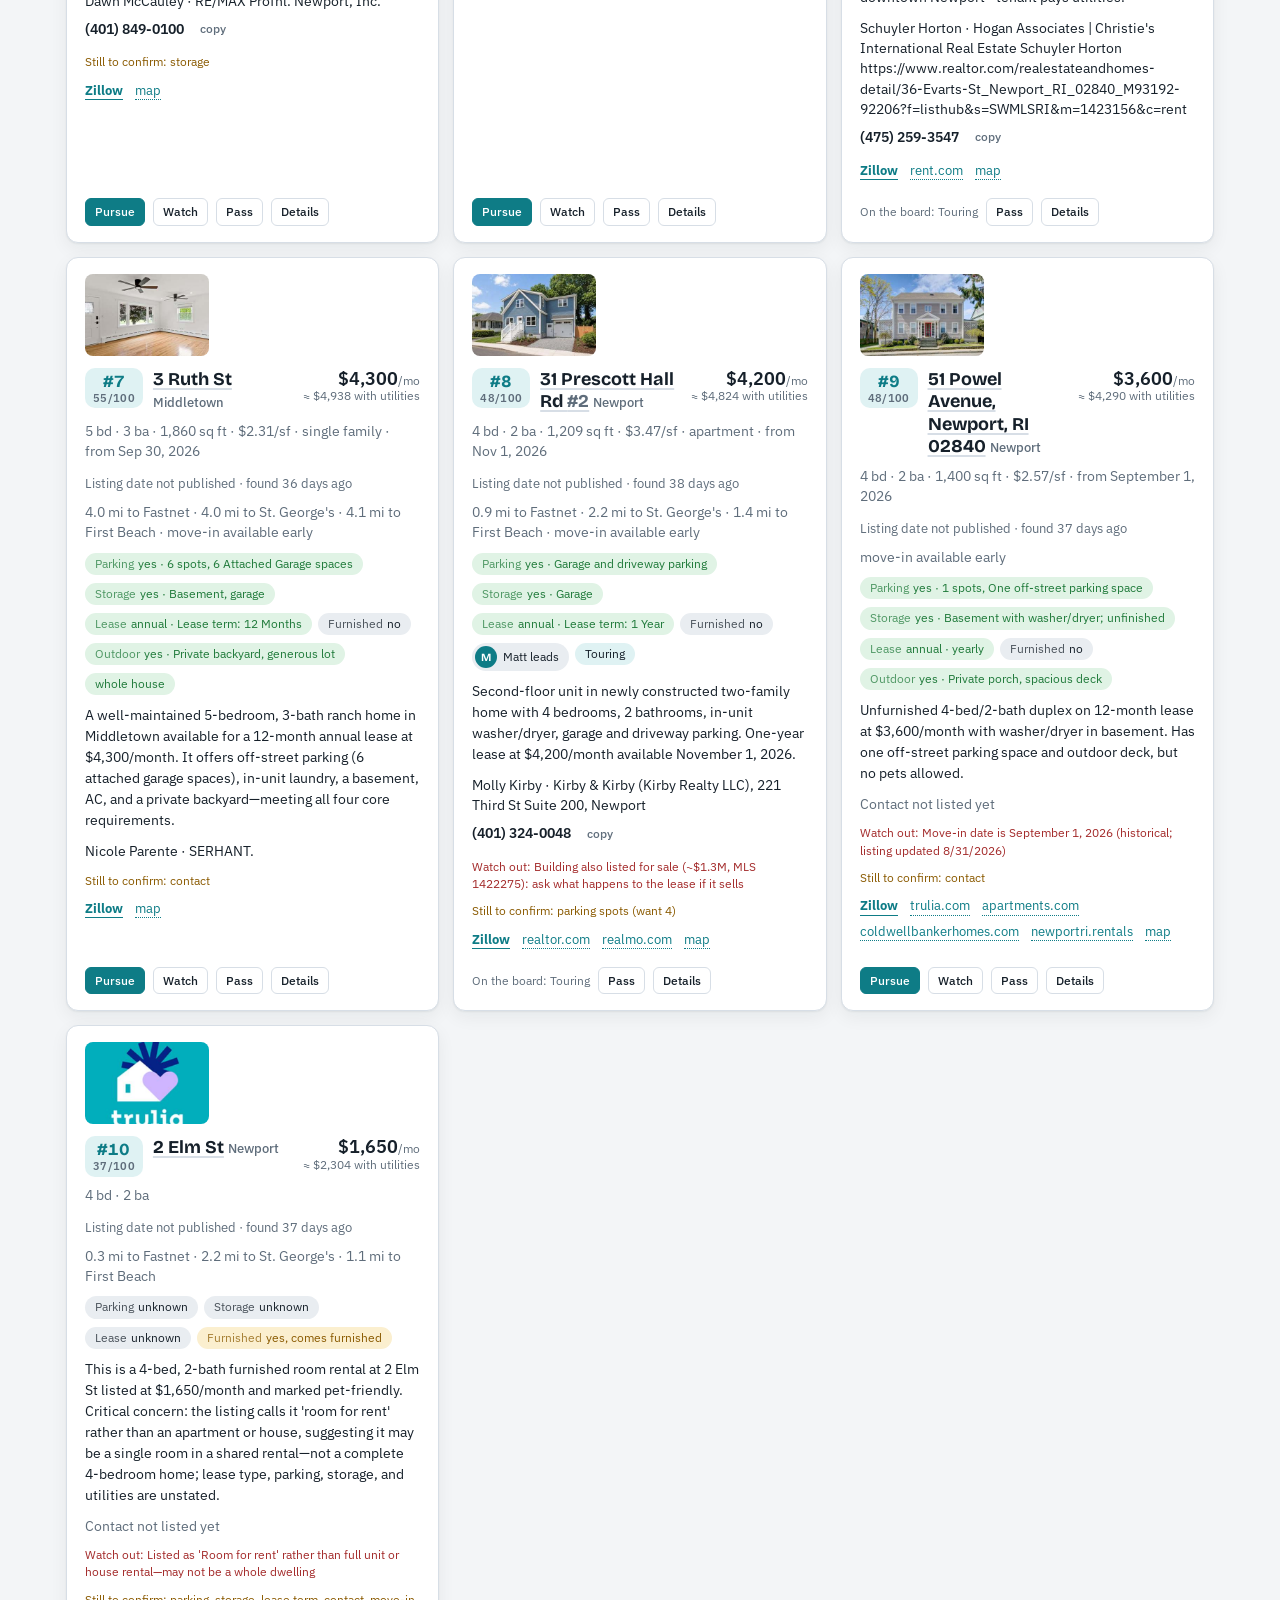
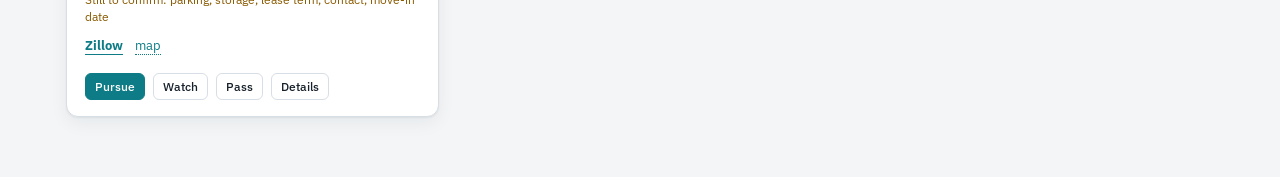
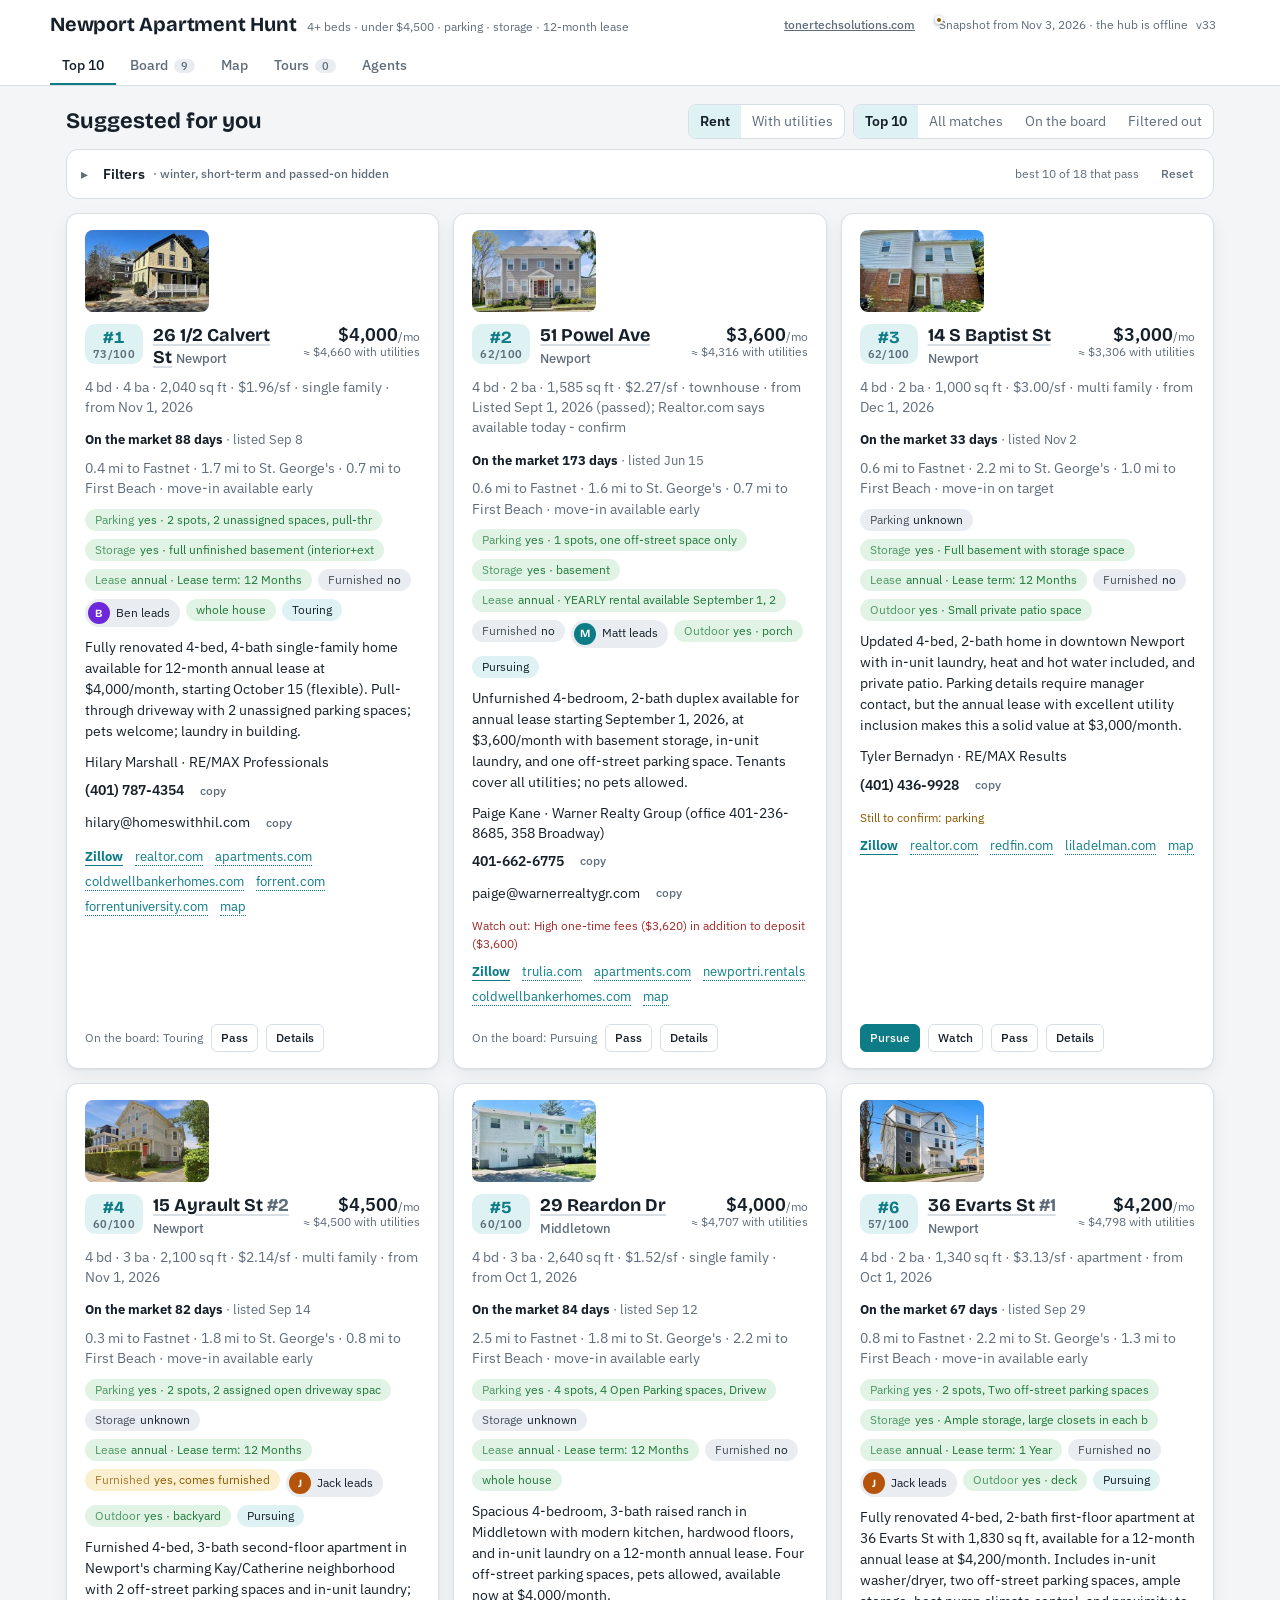
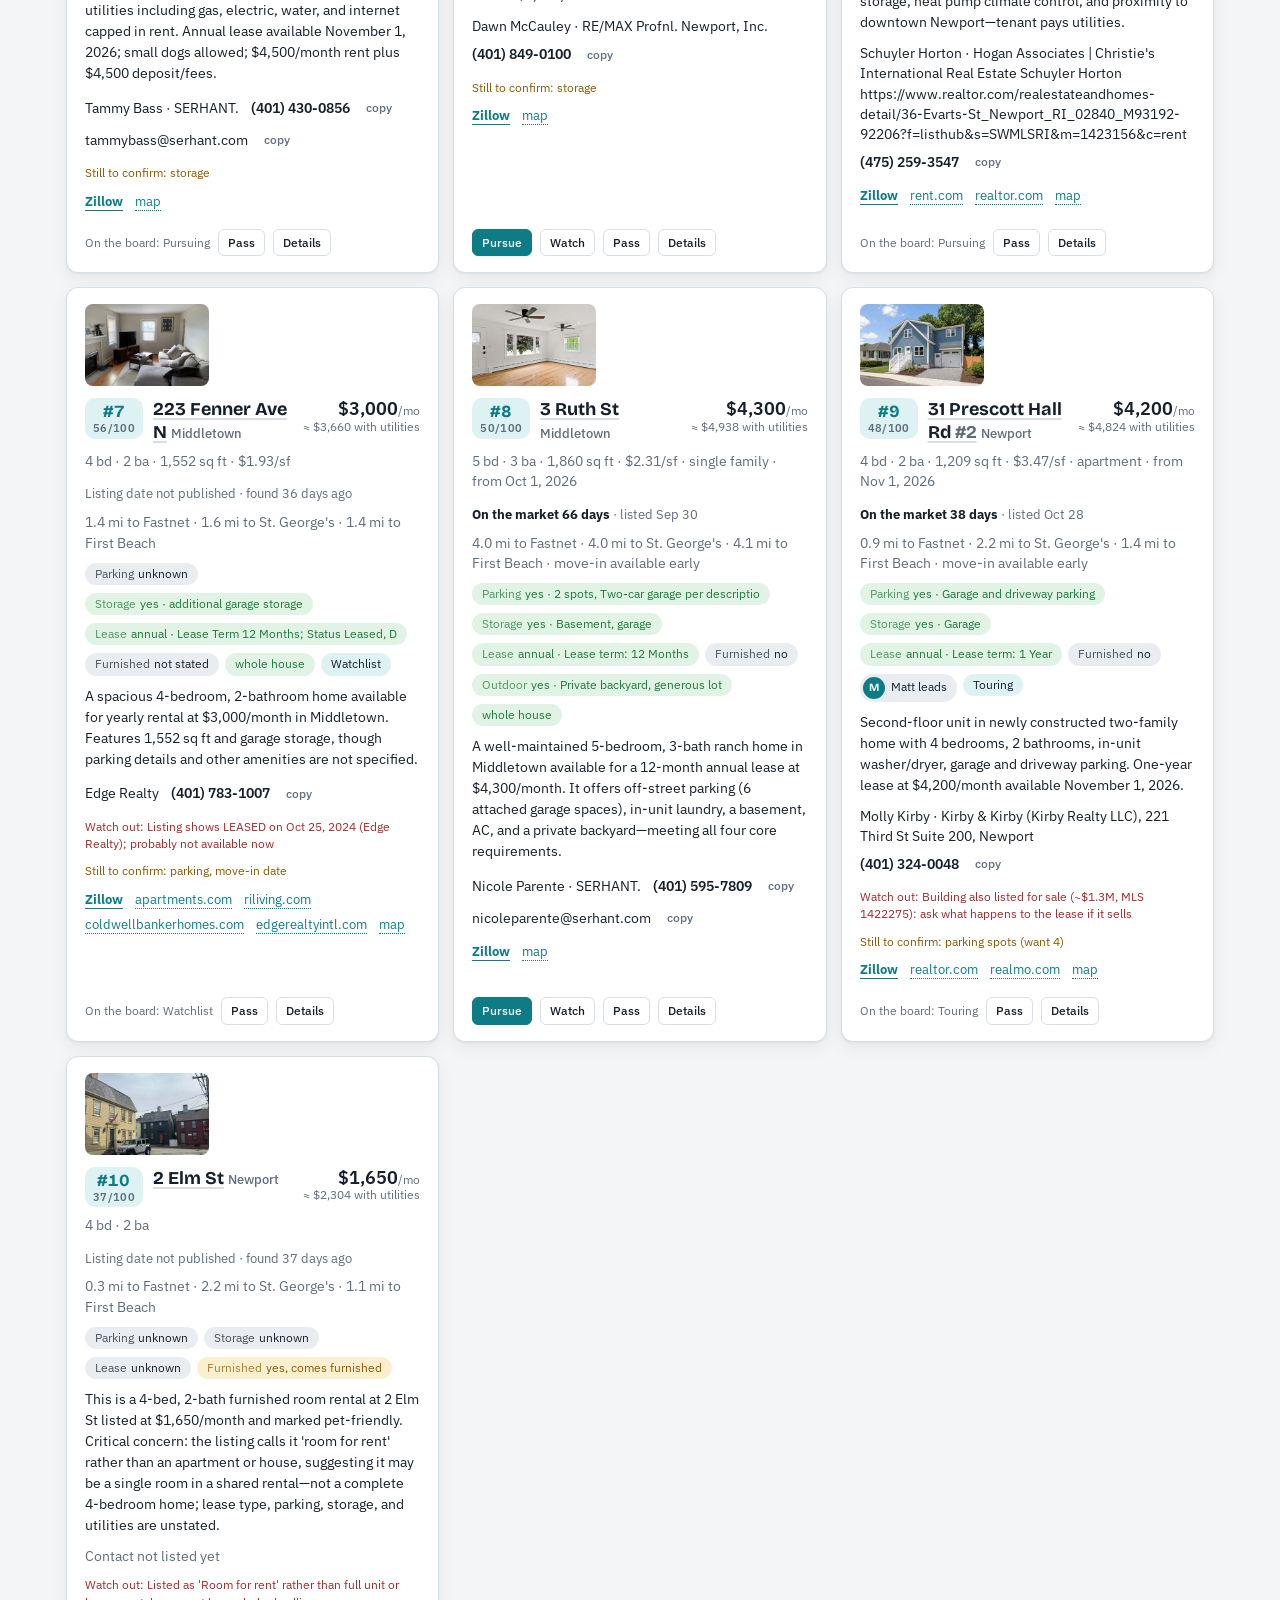
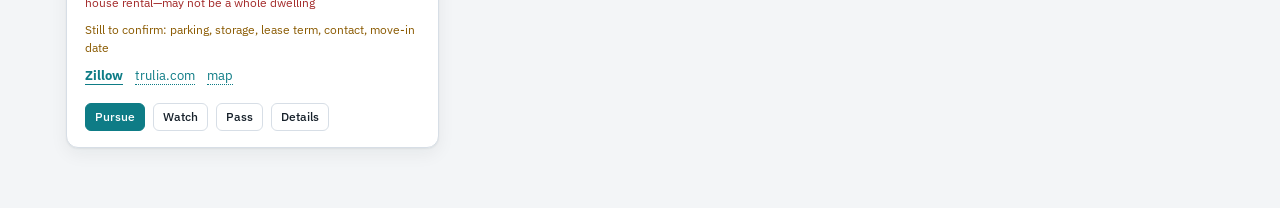
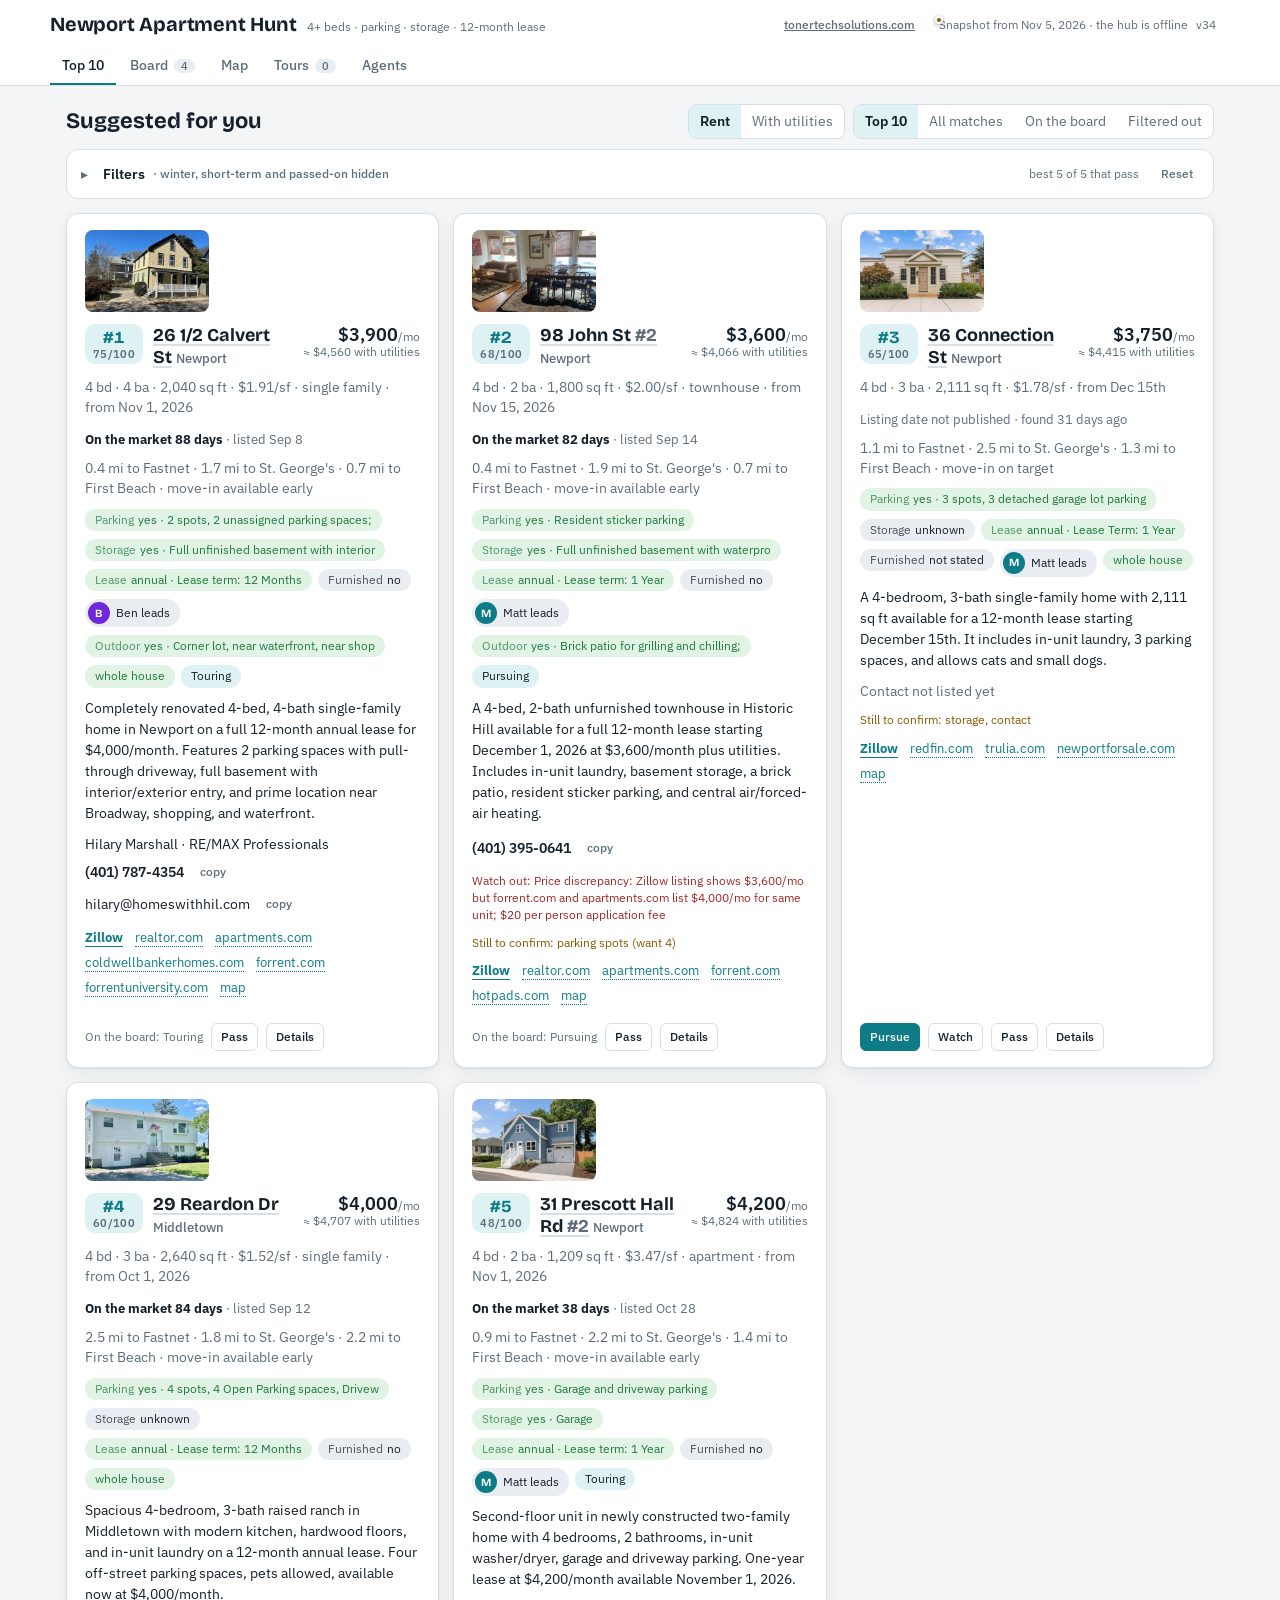
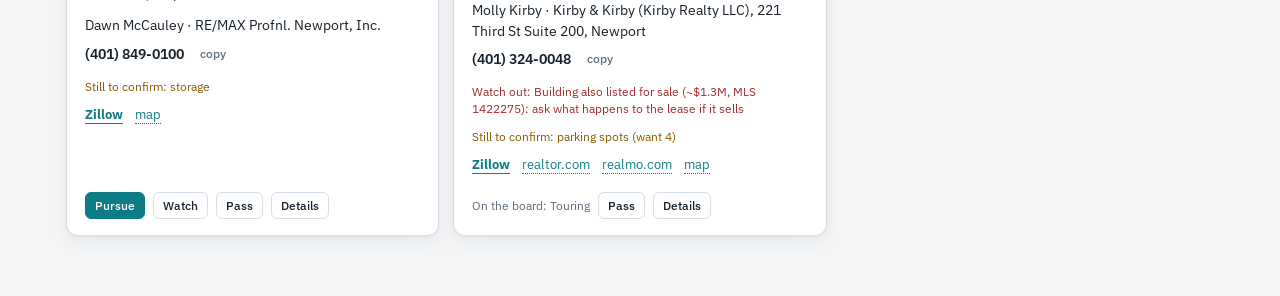
